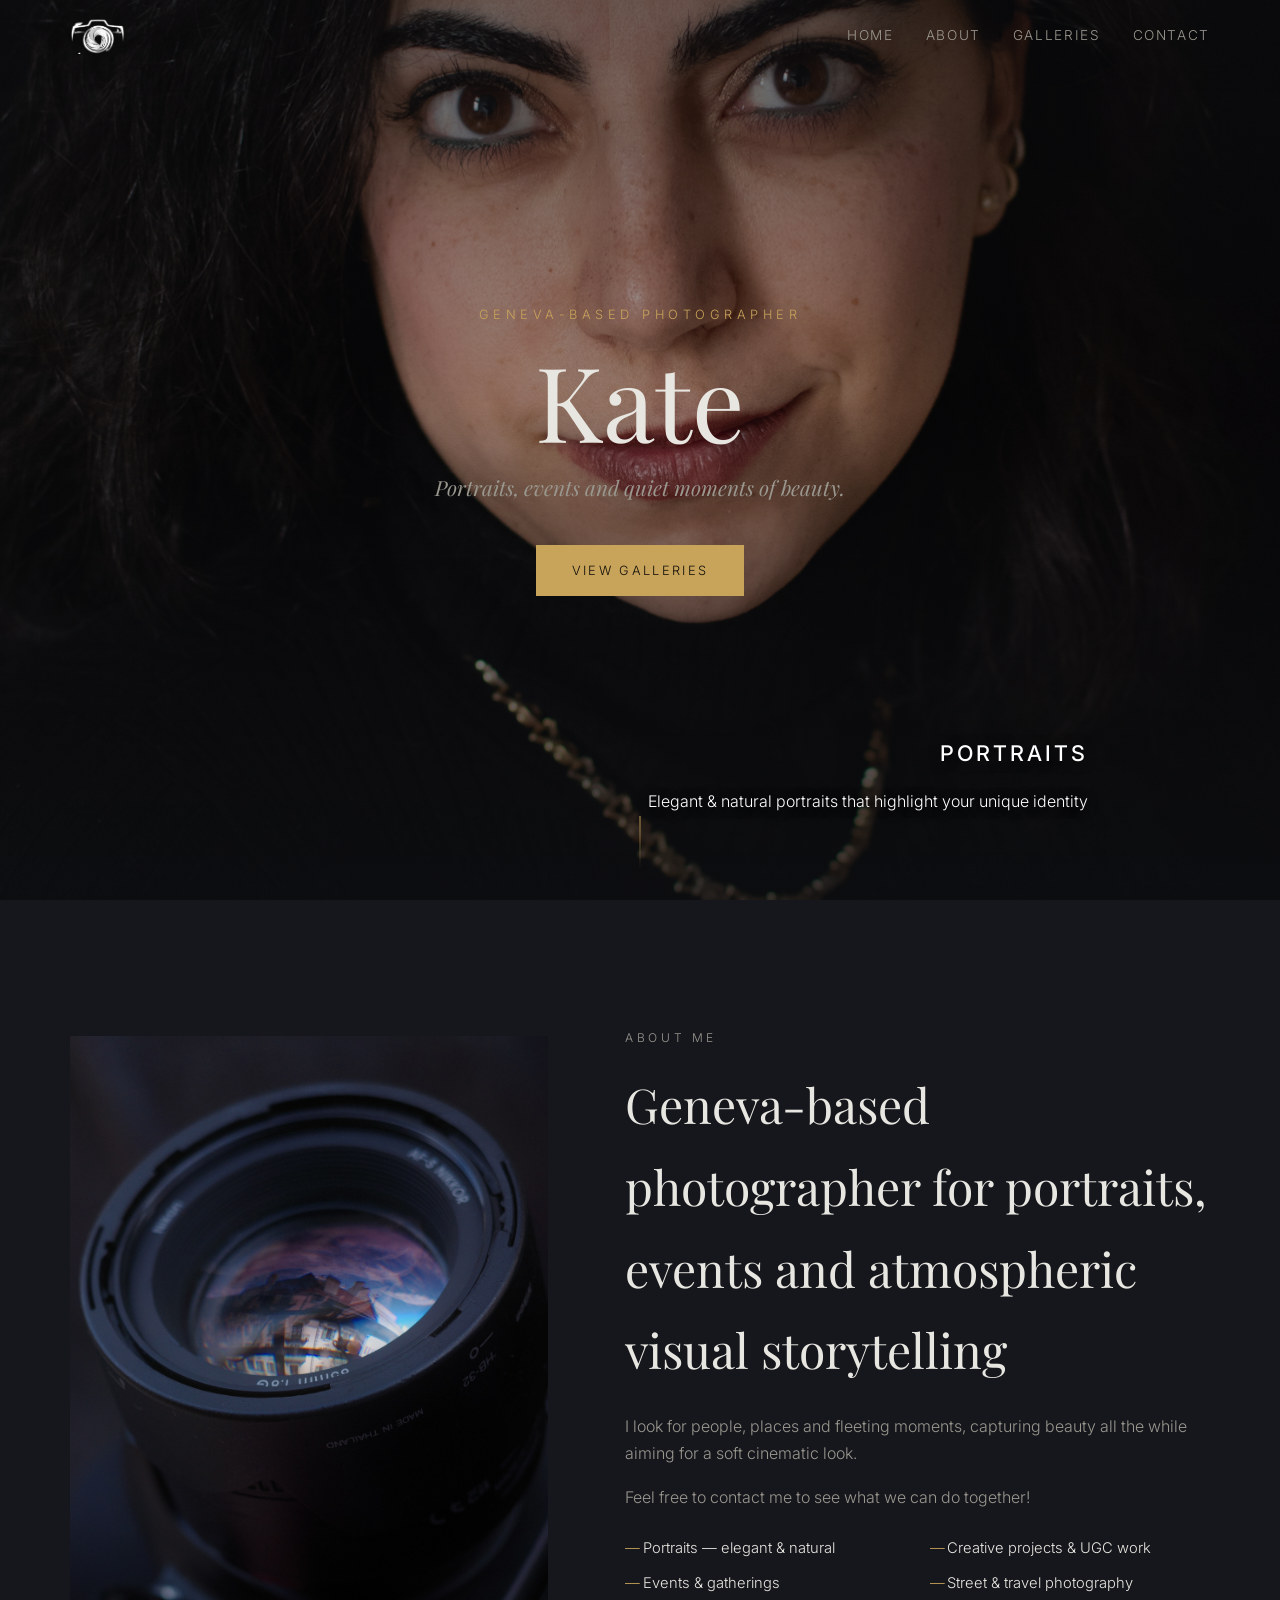
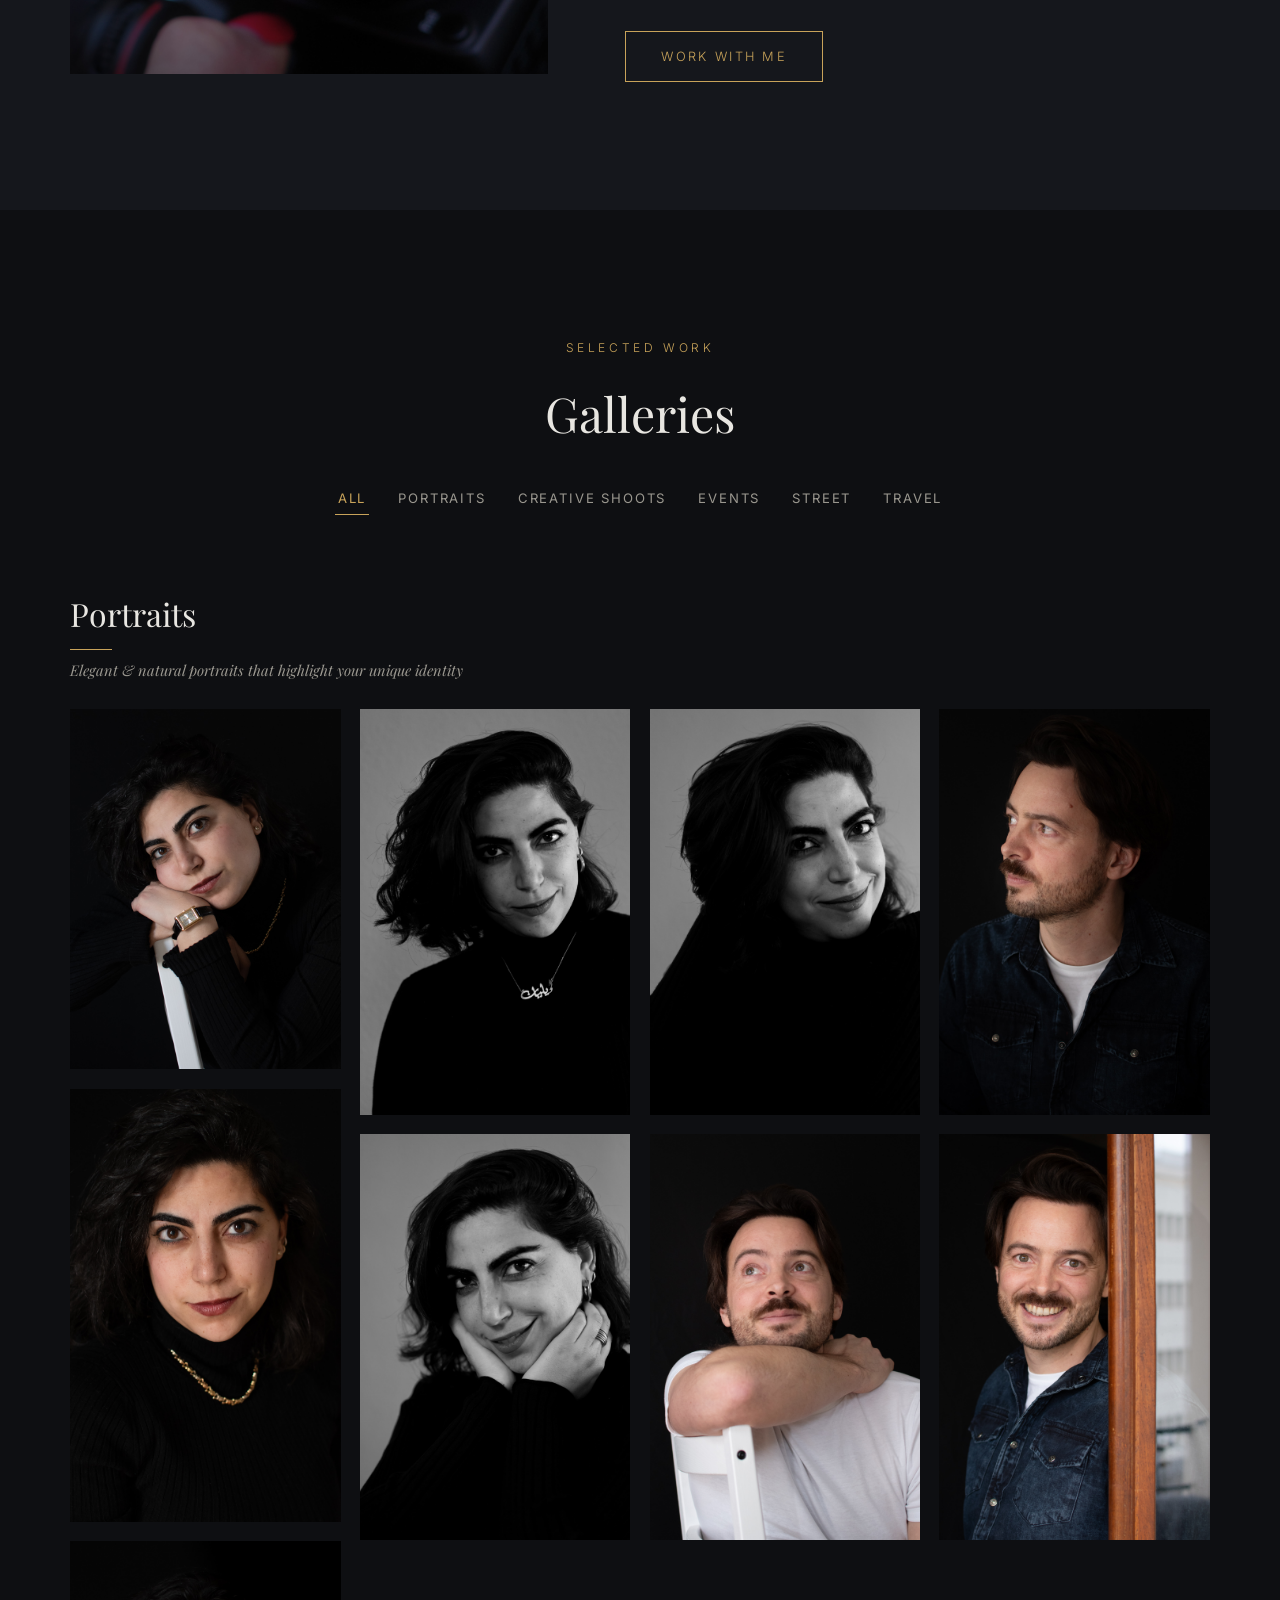
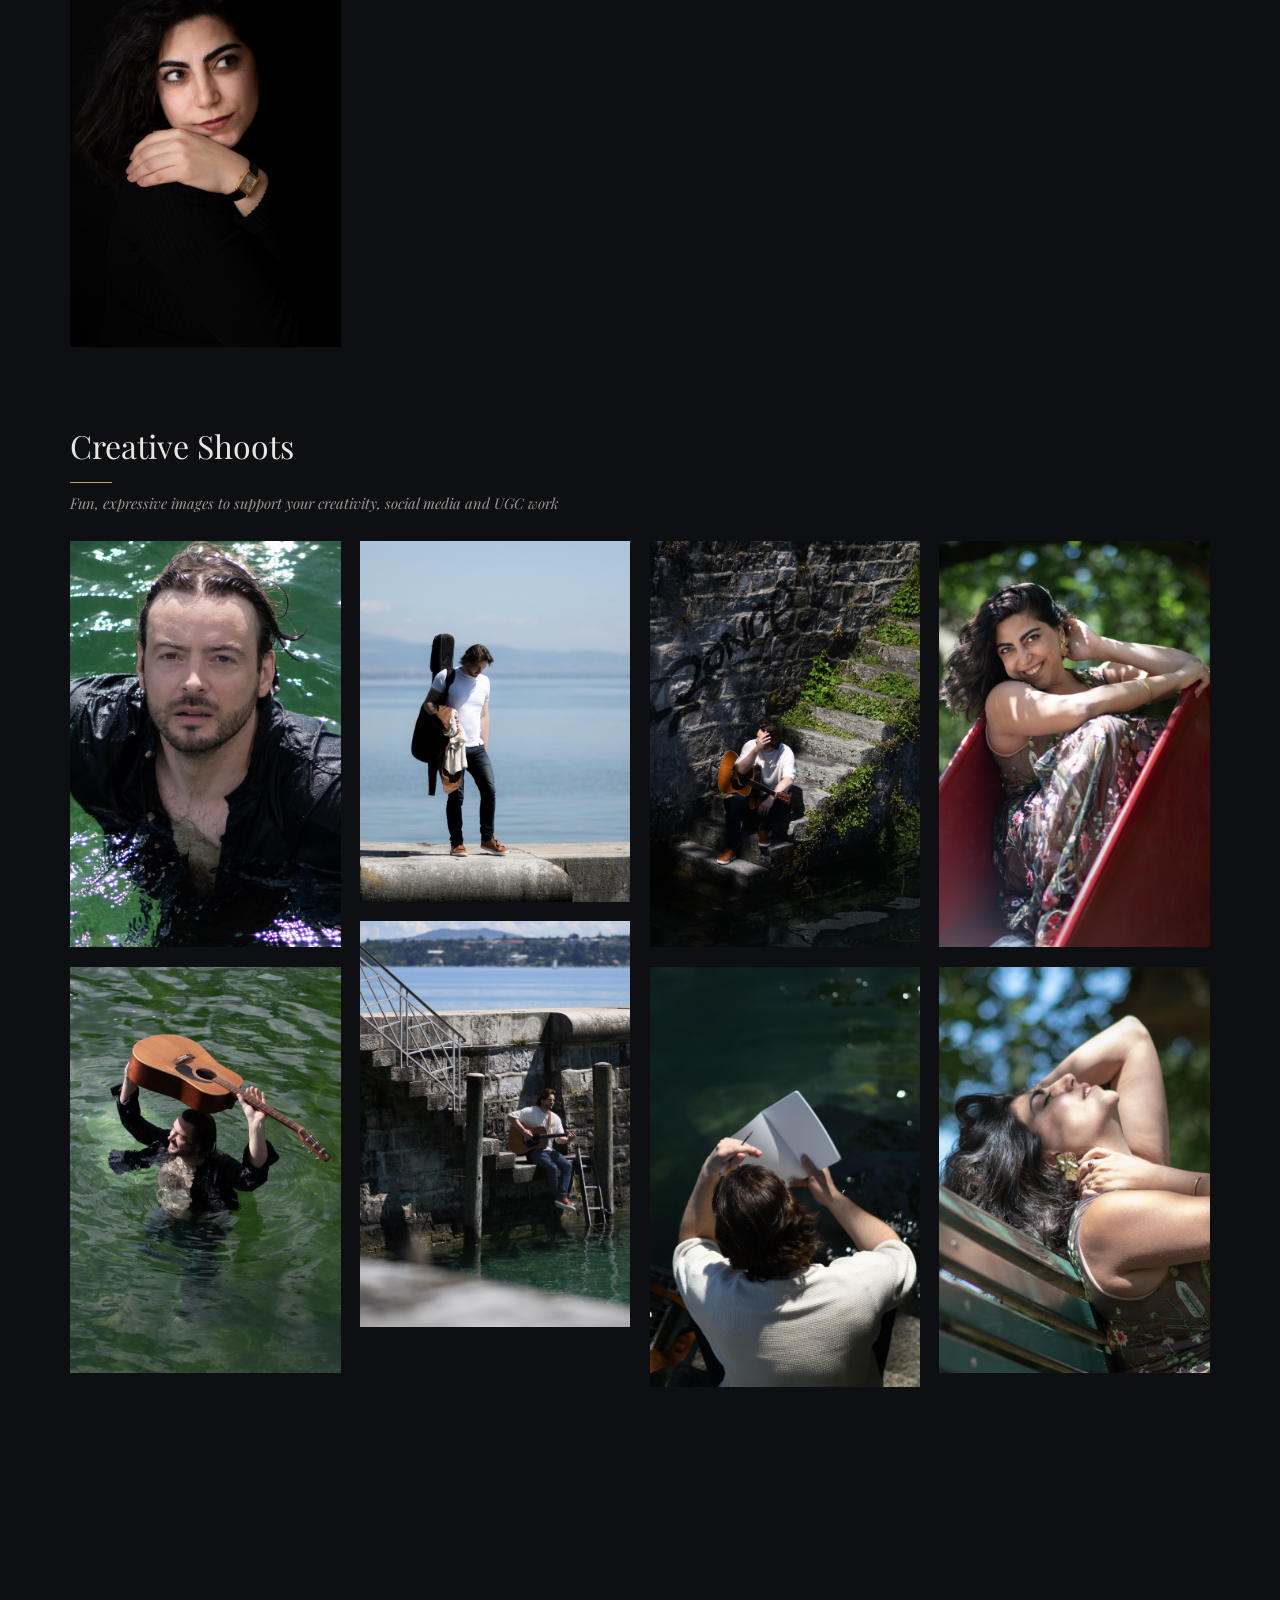
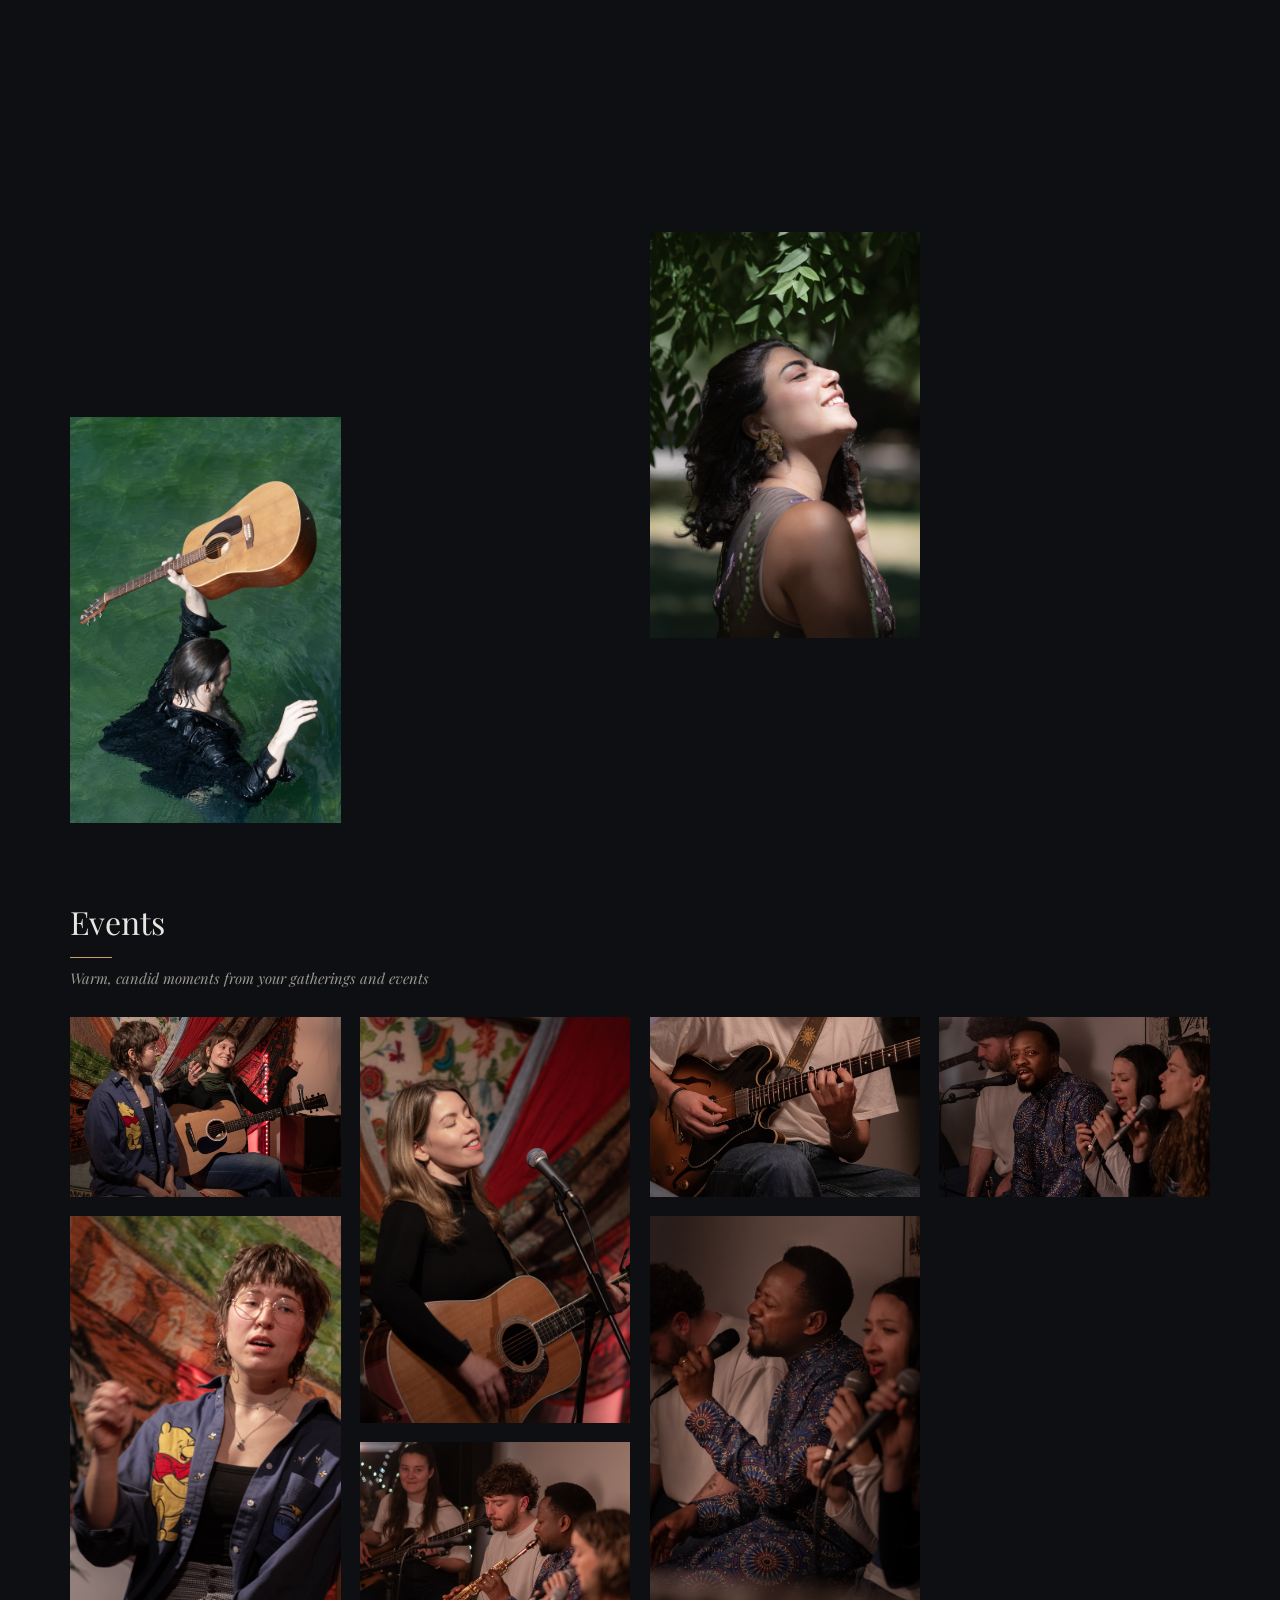
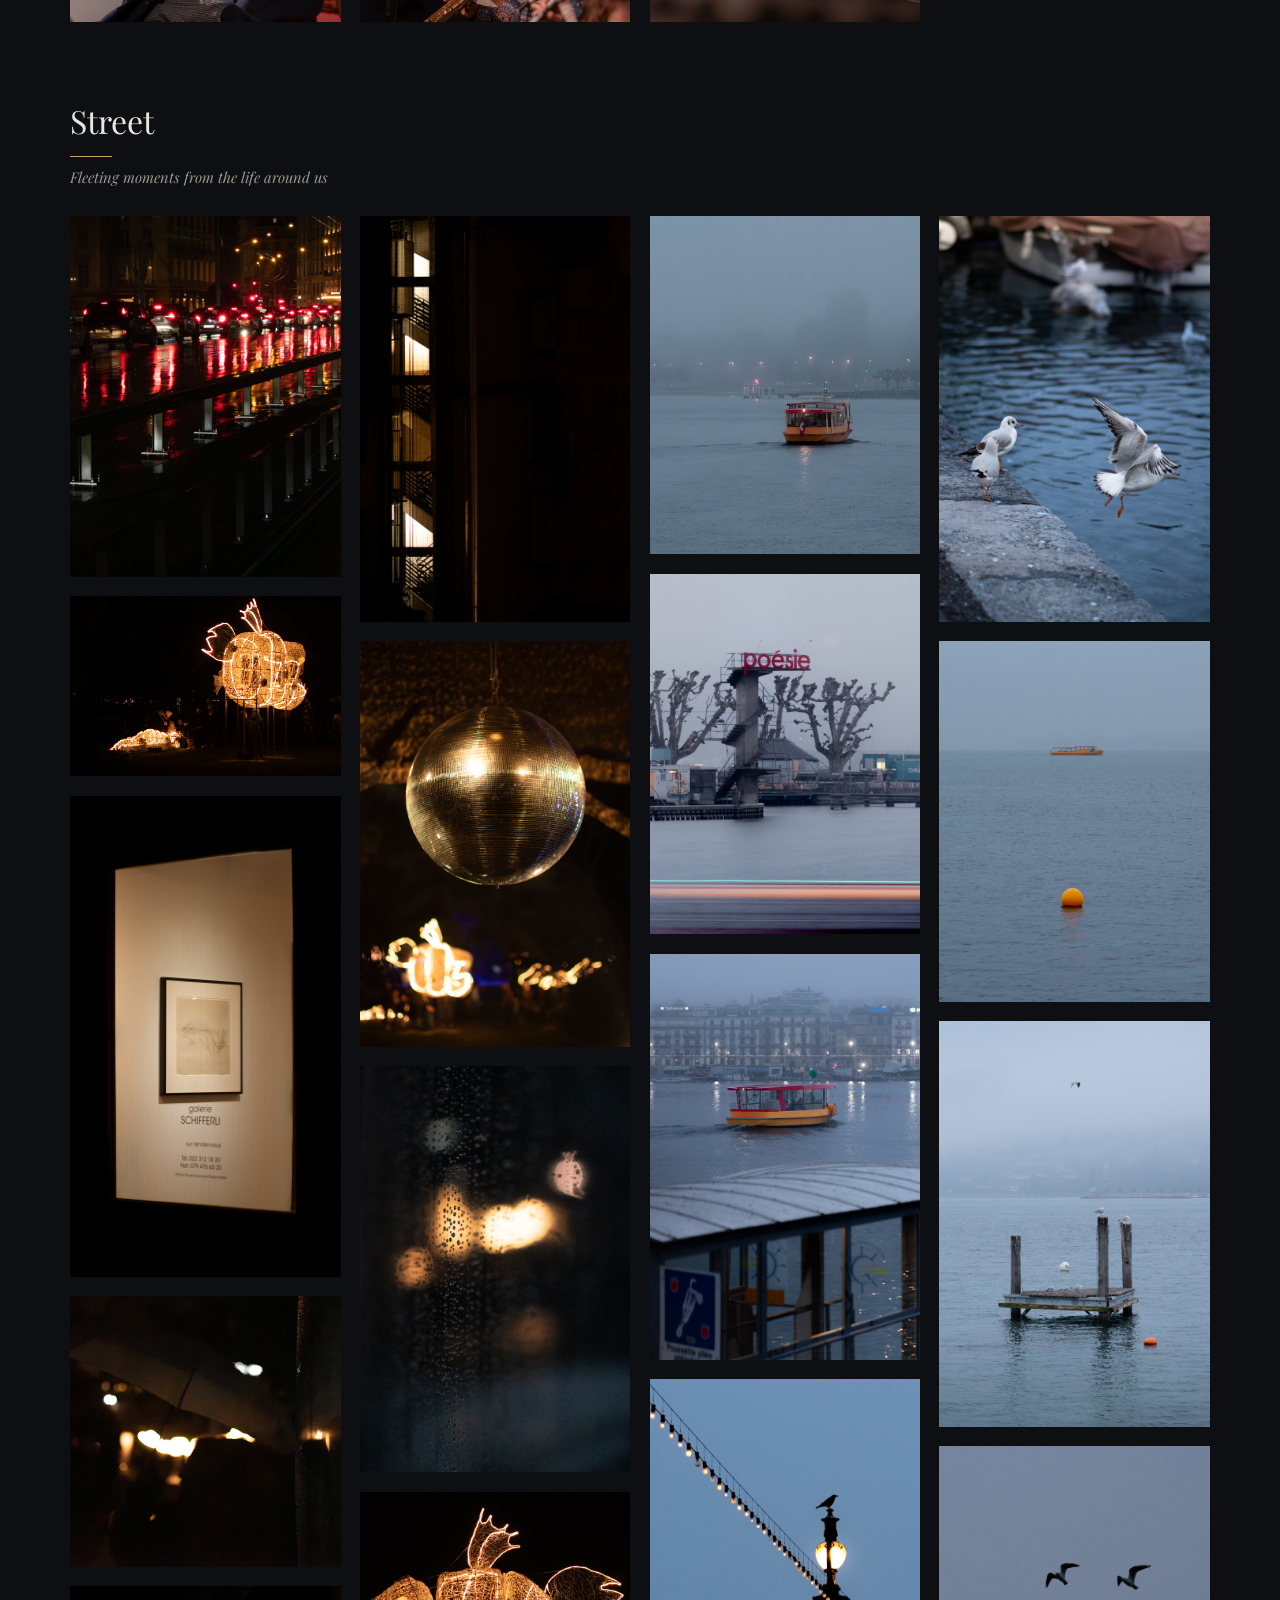
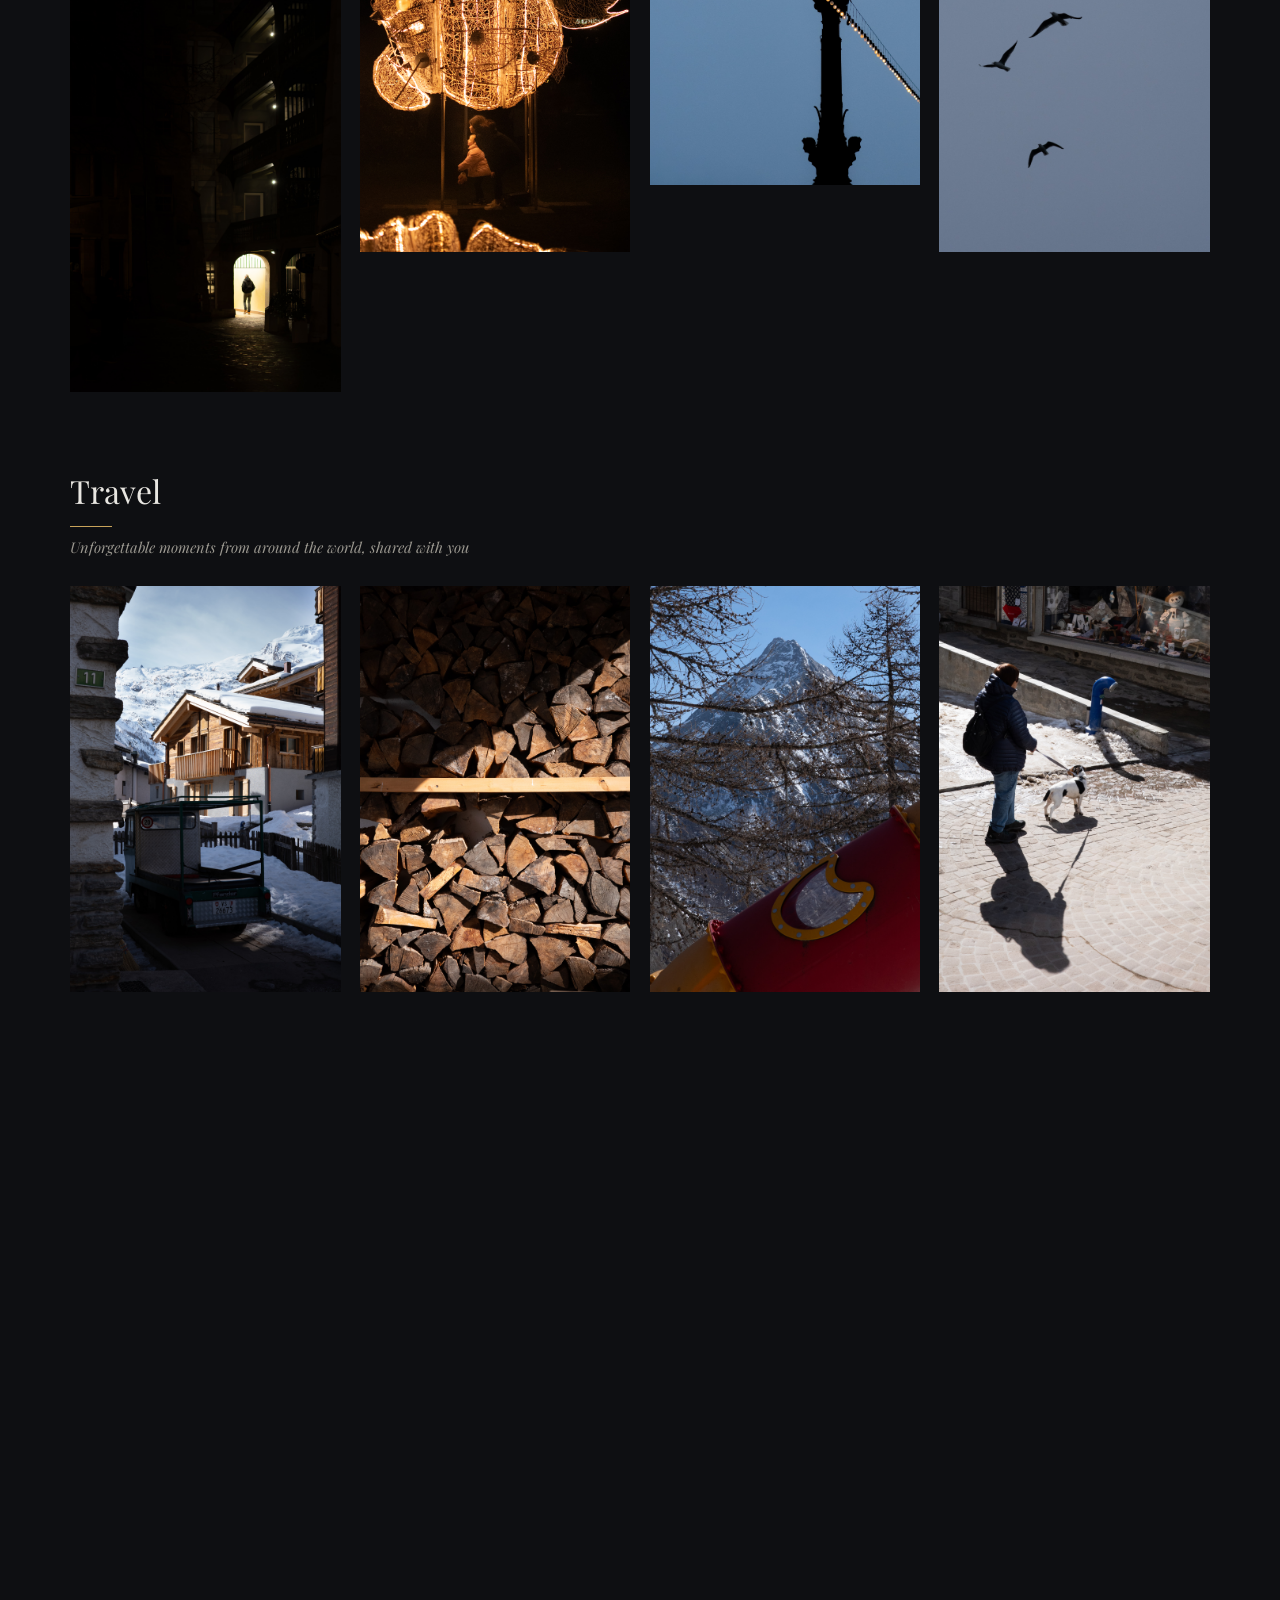
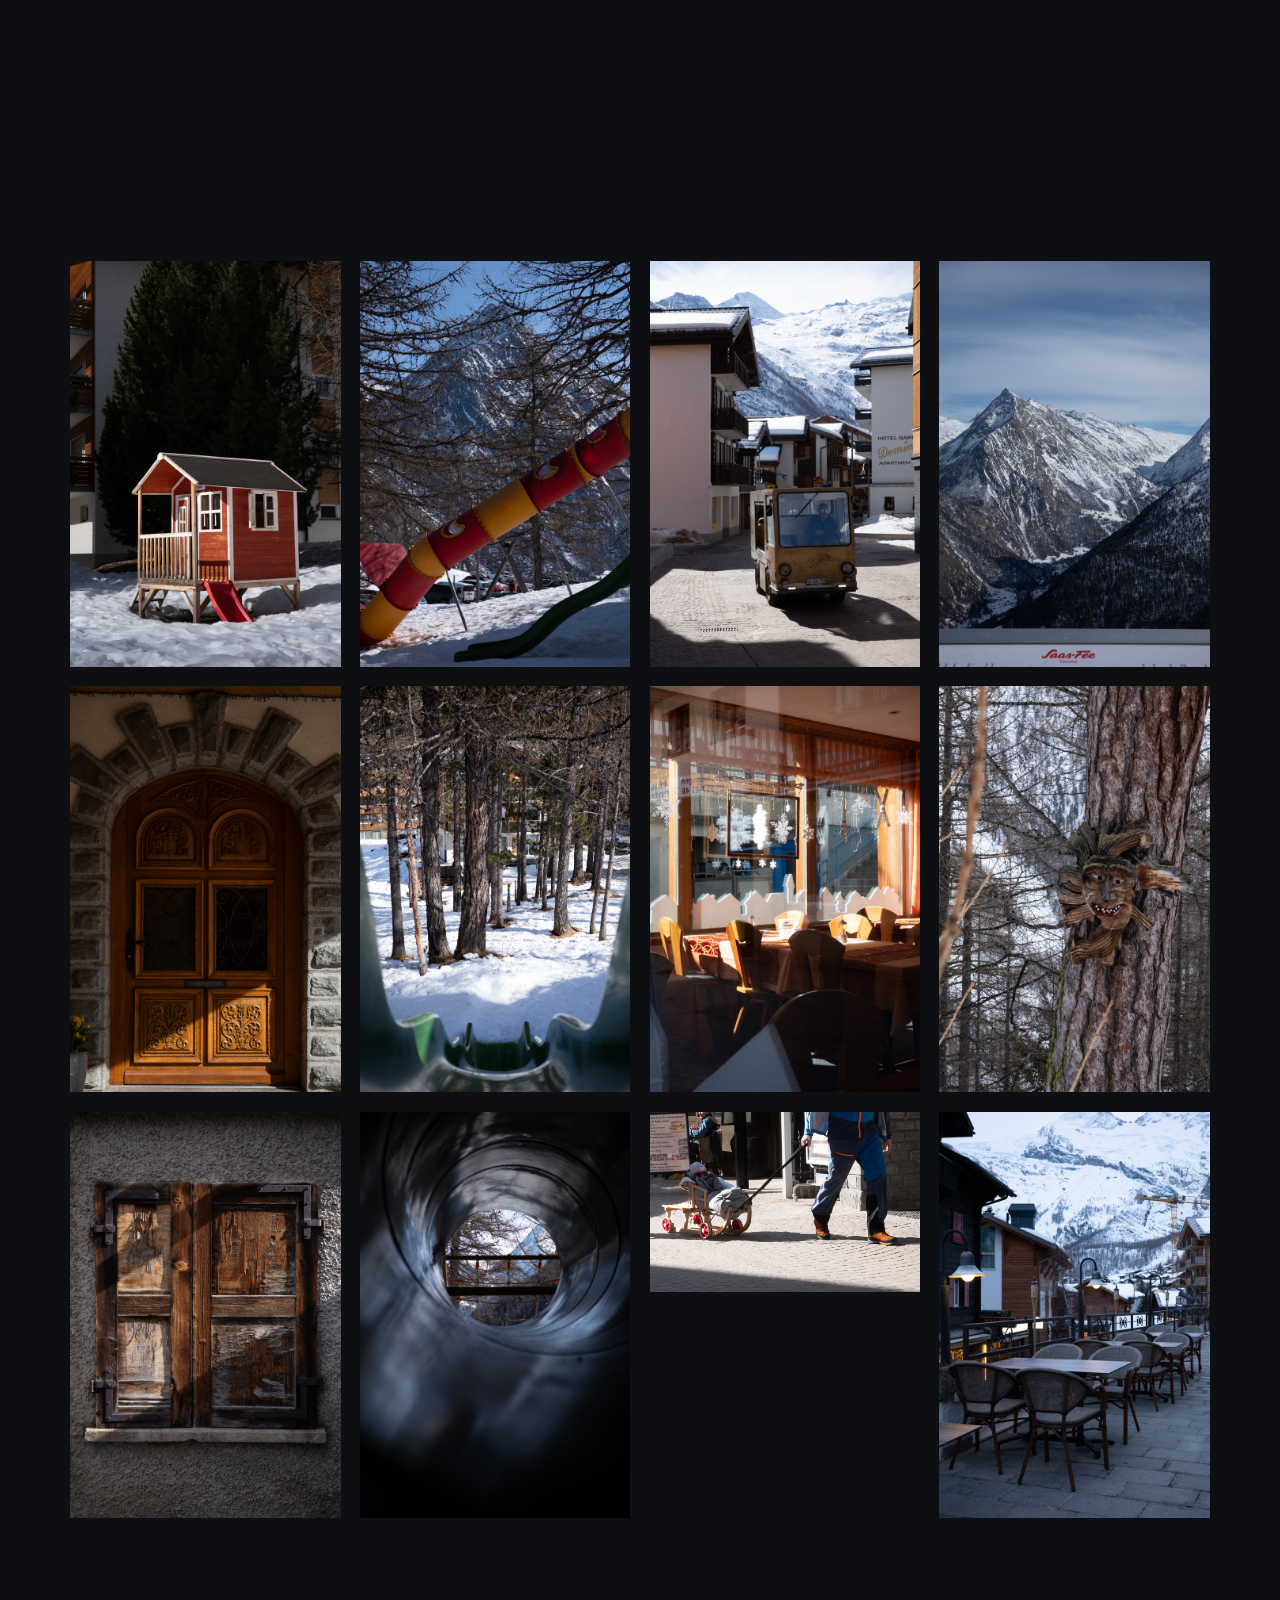
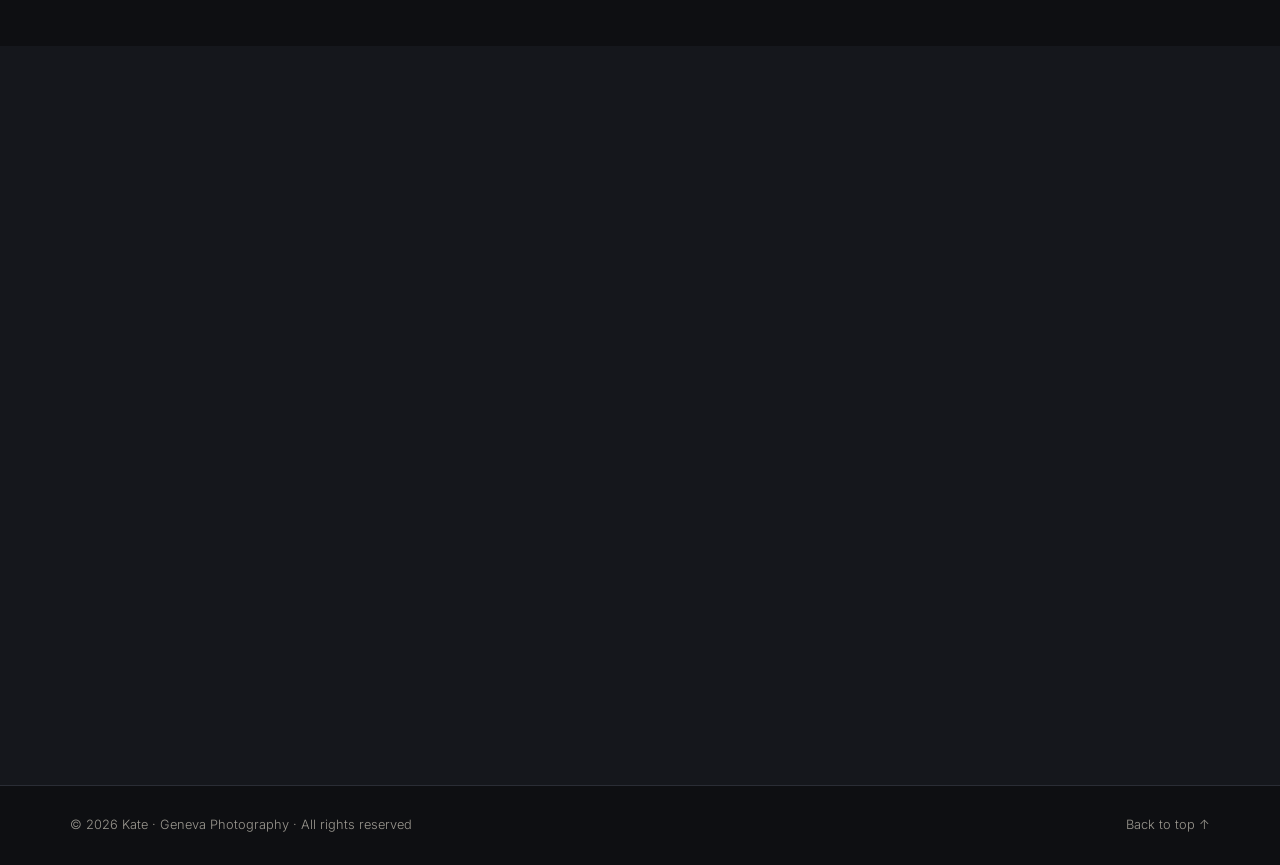
==== index.html @ 63ab9962 "Replace site with new portfolio; old site archived to legacy/ and served at /legacy/ - new static si" ====
<!DOCTYPE html>
<html lang="en">
<head>
  <meta charset="UTF-8">
  <meta name="viewport" content="width=device-width, initial-scale=1.0">
  <title>Kate. Geneva Photography</title>
  <meta name="description" content="Kate is a Geneva-based photographer for portraits, creative projects, events, street and travel — atmospheric visual storytelling with a soft cinematic look.">
  <meta property="og:title" content="Kate — Geneva Photography">
  <meta property="og:description" content="Portraits, events and quiet moments of beauty. Geneva-based photographer for atmospheric visual storytelling.">
  <meta property="og:type" content="website">
  <meta property="og:image" content="images/me-1.jpg">
  <link rel="icon" type="image/png" href="images/favicon.png">
  <link rel="preconnect" href="https://fonts.googleapis.com">
  <link rel="preconnect" href="https://fonts.gstatic.com" crossorigin>
  <link href="https://fonts.googleapis.com/css2?family=Playfair+Display:ital,wght@0,400;0,600;1,400&family=Inter:wght@300;400;500&display=swap" rel="stylesheet">
  <link rel="stylesheet" href="css/style.css">
</head>
<body>

  <header class="site-header" id="siteHeader">
    <div class="container header-inner">
      <a href="#home" class="brand"><img class="brand-logo" src="images/logo_wb_app.png" alt="Kate — Geneva Photography"></a>
      <nav class="site-nav" id="siteNav" aria-label="Main navigation">
        <a href="#home">Home</a>
        <a href="#about">About</a>
        <a href="#galleries">Galleries</a>
        <a href="#contact">Contact</a>
      </nav>
      <button class="nav-toggle" id="navToggle" aria-label="Toggle menu" aria-expanded="false">
        <span></span><span></span><span></span>
      </button>
    </div>
  </header>

  <main>
    <!-- Hero -->
    <section class="hero" id="home">
      <div class="hero-slides">
        <!-- HERO-SLIDES:START -->
        <div class="hero-slide" data-name="Portraits" data-gallery="portrait" data-teaser="Elegant &amp; natural portraits that highlight your unique identity"><img src="images/portrait/Portrait_E_B1.jpg" alt="Portraits photograph"></div>
        <div class="hero-slide" data-name="Creative Shoots" data-gallery="creative" data-teaser="Fun, expressive images to support your creativity, social media and UGC work"><img src="images/creative/creative-1.jpg" alt="Creative Shoots photograph"></div>
        <div class="hero-slide" data-name="Events" data-gallery="events" data-teaser="Warm, candid moments from your gatherings and events"><img src="images/events/event-1.jpg" alt="Events photograph"></div>
        <div class="hero-slide" data-name="Street" data-gallery="street" data-teaser="Fleeting moments from the life around us"><img src="images/street/p1.jpg" alt="Street photograph"></div>
        <div class="hero-slide" data-name="Travel" data-gallery="travel" data-teaser="Unforgettable moments from around the world, shared with you"><img src="images/travel/p1.jpg" alt="Travel photograph"></div>
        <div class="hero-slide" data-name="Portraits" data-teaser="Elegant &amp; natural portraits that highlight your unique identity" data-clone><img src="images/portrait/Portrait_E_B1.jpg" alt=""></div>
        <!-- HERO-SLIDES:END -->
      </div>
      <div class="hero-overlay"></div>
      <p class="slide-name" id="slideName">
        <span class="slide-name-label">Events</span>
        <span class="slide-name-teaser">Warm, candid moments from your gatherings and events</span>
      </p>
      <div class="hero-content container">
        <p class="hero-kicker">Geneva-based photographer</p>
        <h1 class="hero-title">Kate</h1>
        <p class="hero-subtitle">Portraits, events and quiet moments of beauty.</p>
        <a class="btn btn-primary" href="#galleries">View Galleries</a>
      </div>
      <a class="scroll-cue" href="#about" aria-label="Scroll down"><span></span></a>
    </section>

    <!-- About -->
    <section class="about" id="about">
      <div class="container about-grid">
        <div class="about-photo reveal">
          <img src="images/me-2.JPG" alt="Portrait of Kate, photographer" loading="lazy">
        </div>
        <div class="about-text reveal">
          <p class="section-kicker">About me</p>
          <h2 class="section-title">Geneva-based photographer for portraits, events and atmospheric visual storytelling</h2>
          <p>
            I look for people, places and fleeting moments, capturing beauty all
            the while aiming for a soft cinematic look.
          </p>
          <p>
            Feel free to contact me to see what we can do together!
          </p>
          <ul class="about-services">
            <li>Portraits — elegant &amp; natural</li>
            <li>Creative projects &amp; UGC work</li>
            <li>Events &amp; gatherings</li>
            <li>Street &amp; travel photography</li>
          </ul>
          <a class="btn btn-ghost" href="#contact">Work with me</a>
        </div>
      </div>
    </section>

    <!-- Galleries -->
    <section class="galleries" id="galleries">
      <div class="container">
        <p class="section-kicker center">Selected work</p>
        <h2 class="section-title center">Galleries</h2>

        <div class="filters" role="group" aria-label="Filter gallery by category">
          <!-- FILTERS:START -->
          <button class="filter-btn is-active" data-filter="all">All</button>
          <button class="filter-btn" data-filter="portrait">Portraits</button>
          <button class="filter-btn" data-filter="creative">Creative Shoots</button>
          <button class="filter-btn" data-filter="events">Events</button>
          <button class="filter-btn" data-filter="street">Street</button>
          <button class="filter-btn" data-filter="travel">Travel</button>
          <!-- FILTERS:END -->
        </div>

        <!-- GALLERIES:START -->
        <div class="gallery-group" data-group="portrait">
          <div class="group-head">
            <h3 class="group-title">Portraits</h3>
            <p class="group-sub">Elegant &amp; natural portraits that highlight your unique identity</p>
          </div>
          <div class="gallery-grid">
          <figure class="gallery-item reveal" data-category="portrait" tabindex="0">
            <img src="images/portrait/Portrait_E_B1.jpg" alt="Portraits photograph 01" loading="lazy">
            <figcaption>Portraits 01<span>Portraits</span></figcaption>
          </figure>
          <figure class="gallery-item reveal" data-category="portrait" tabindex="0">
            <img src="images/portrait/Portrait_E_B2.jpg" alt="Portraits photograph 02" loading="lazy">
            <figcaption>Portraits 02<span>Portraits</span></figcaption>
          </figure>
          <figure class="gallery-item reveal" data-category="portrait" tabindex="0">
            <img src="images/portrait/Portrait_E_B3.jpg" alt="Portraits photograph 03" loading="lazy">
            <figcaption>Portraits 03<span>Portraits</span></figcaption>
          </figure>
          <figure class="gallery-item reveal" data-category="portrait" tabindex="0">
            <img src="images/portrait/Portrait_E_BW1.jpg" alt="Portraits photograph 04" loading="lazy">
            <figcaption>Portraits 04<span>Portraits</span></figcaption>
          </figure>
          <figure class="gallery-item reveal" data-category="portrait" tabindex="0">
            <img src="images/portrait/Portrait_E_BW2.jpg" alt="Portraits photograph 05" loading="lazy">
            <figcaption>Portraits 05<span>Portraits</span></figcaption>
          </figure>
          <figure class="gallery-item reveal" data-category="portrait" tabindex="0">
            <img src="images/portrait/Portrait_E_BW3.jpg" alt="Portraits photograph 06" loading="lazy">
            <figcaption>Portraits 06<span>Portraits</span></figcaption>
          </figure>
          <figure class="gallery-item reveal" data-category="portrait" tabindex="0">
            <img src="images/portrait/Portrait_J1.jpg" alt="Portraits photograph 07" loading="lazy">
            <figcaption>Portraits 07<span>Portraits</span></figcaption>
          </figure>
          <figure class="gallery-item reveal" data-category="portrait" tabindex="0">
            <img src="images/portrait/Portrait_J2.jpg" alt="Portraits photograph 08" loading="lazy">
            <figcaption>Portraits 08<span>Portraits</span></figcaption>
          </figure>
          <figure class="gallery-item reveal" data-category="portrait" tabindex="0">
            <img src="images/portrait/Portrait_J3.jpg" alt="Portraits photograph 09" loading="lazy">
            <figcaption>Portraits 09<span>Portraits</span></figcaption>
          </figure>
          </div>
        </div>

        <div class="gallery-group" data-group="creative">
          <div class="group-head">
            <h3 class="group-title">Creative Shoots</h3>
            <p class="group-sub">Fun, expressive images to support your creativity, social media and UGC work</p>
          </div>
          <div class="gallery-grid">
          <figure class="gallery-item reveal" data-category="creative" tabindex="0">
            <img src="images/creative/creative-1.jpg" alt="Creative Shoots photograph 01" loading="lazy">
            <figcaption>Creative Shoots 01<span>Creative Shoots</span></figcaption>
          </figure>
          <figure class="gallery-item reveal" data-category="creative" tabindex="0">
            <img src="images/creative/creative-2.jpg" alt="Creative Shoots photograph 02" loading="lazy">
            <figcaption>Creative Shoots 02<span>Creative Shoots</span></figcaption>
          </figure>
          <figure class="gallery-item reveal" data-category="creative" tabindex="0">
            <img src="images/creative/creative-3.jpg" alt="Creative Shoots photograph 03" loading="lazy">
            <figcaption>Creative Shoots 03<span>Creative Shoots</span></figcaption>
          </figure>
          <figure class="gallery-item reveal" data-category="creative" tabindex="0">
            <img src="images/creative/creative-4.jpg" alt="Creative Shoots photograph 04" loading="lazy">
            <figcaption>Creative Shoots 04<span>Creative Shoots</span></figcaption>
          </figure>
          <figure class="gallery-item reveal" data-category="creative" tabindex="0">
            <img src="images/creative/creative-5.jpg" alt="Creative Shoots photograph 05" loading="lazy">
            <figcaption>Creative Shoots 05<span>Creative Shoots</span></figcaption>
          </figure>
          <figure class="gallery-item reveal" data-category="creative" tabindex="0">
            <img src="images/creative/creative_2-1.jpg" alt="Creative Shoots photograph 06" loading="lazy">
            <figcaption>Creative Shoots 06<span>Creative Shoots</span></figcaption>
          </figure>
          <figure class="gallery-item reveal" data-category="creative" tabindex="0">
            <img src="images/creative/creative_2-2.jpg" alt="Creative Shoots photograph 07" loading="lazy">
            <figcaption>Creative Shoots 07<span>Creative Shoots</span></figcaption>
          </figure>
          <figure class="gallery-item reveal" data-category="creative" tabindex="0">
            <img src="images/creative/creative_2-3.jpg" alt="Creative Shoots photograph 08" loading="lazy">
            <figcaption>Creative Shoots 08<span>Creative Shoots</span></figcaption>
          </figure>
          <figure class="gallery-item reveal" data-category="creative" tabindex="0">
            <img src="images/creative/creative_2-4.jpg" alt="Creative Shoots photograph 09" loading="lazy">
            <figcaption>Creative Shoots 09<span>Creative Shoots</span></figcaption>
          </figure>
          <figure class="gallery-item reveal" data-category="creative" tabindex="0">
            <img src="images/creative/creative_2-5.jpg" alt="Creative Shoots photograph 10" loading="lazy">
            <figcaption>Creative Shoots 10<span>Creative Shoots</span></figcaption>
          </figure>
          <figure class="gallery-item reveal" data-category="creative" tabindex="0">
            <img src="images/creative/creative_2-6.jpg" alt="Creative Shoots photograph 11" loading="lazy">
            <figcaption>Creative Shoots 11<span>Creative Shoots</span></figcaption>
          </figure>
          <figure class="gallery-item reveal" data-category="creative" tabindex="0">
            <img src="images/creative/creative_3-1.jpg" alt="Creative Shoots photograph 12" loading="lazy">
            <figcaption>Creative Shoots 12<span>Creative Shoots</span></figcaption>
          </figure>
          <figure class="gallery-item reveal" data-category="creative" tabindex="0">
            <img src="images/creative/creative_3-2.jpg" alt="Creative Shoots photograph 13" loading="lazy">
            <figcaption>Creative Shoots 13<span>Creative Shoots</span></figcaption>
          </figure>
          <figure class="gallery-item reveal" data-category="creative" tabindex="0">
            <img src="images/creative/creative_3-3.jpg" alt="Creative Shoots photograph 14" loading="lazy">
            <figcaption>Creative Shoots 14<span>Creative Shoots</span></figcaption>
          </figure>
          <figure class="gallery-item reveal" data-category="creative" tabindex="0">
            <img src="images/creative/creative_3-4.jpg" alt="Creative Shoots photograph 15" loading="lazy">
            <figcaption>Creative Shoots 15<span>Creative Shoots</span></figcaption>
          </figure>
          <figure class="gallery-item reveal" data-category="creative" tabindex="0">
            <img src="images/creative/creative_3-5.jpg" alt="Creative Shoots photograph 16" loading="lazy">
            <figcaption>Creative Shoots 16<span>Creative Shoots</span></figcaption>
          </figure>
          <figure class="gallery-item reveal" data-category="creative" tabindex="0">
            <img src="images/creative/creative_3-6.jpg" alt="Creative Shoots photograph 17" loading="lazy">
            <figcaption>Creative Shoots 17<span>Creative Shoots</span></figcaption>
          </figure>
          </div>
        </div>

        <div class="gallery-group" data-group="events">
          <div class="group-head">
            <h3 class="group-title">Events</h3>
            <p class="group-sub">Warm, candid moments from your gatherings and events</p>
          </div>
          <div class="gallery-grid">
          <figure class="gallery-item reveal" data-category="events" tabindex="0">
            <img src="images/events/event-1.jpg" alt="Events photograph 01" loading="lazy">
            <figcaption>Events 01<span>Events</span></figcaption>
          </figure>
          <figure class="gallery-item reveal" data-category="events" tabindex="0">
            <img src="images/events/event-2.jpg" alt="Events photograph 02" loading="lazy">
            <figcaption>Events 02<span>Events</span></figcaption>
          </figure>
          <figure class="gallery-item reveal" data-category="events" tabindex="0">
            <img src="images/events/event-3.jpg" alt="Events photograph 03" loading="lazy">
            <figcaption>Events 03<span>Events</span></figcaption>
          </figure>
          <figure class="gallery-item reveal" data-category="events" tabindex="0">
            <img src="images/events/event-4.jpg" alt="Events photograph 04" loading="lazy">
            <figcaption>Events 04<span>Events</span></figcaption>
          </figure>
          <figure class="gallery-item reveal" data-category="events" tabindex="0">
            <img src="images/events/event-5.jpg" alt="Events photograph 05" loading="lazy">
            <figcaption>Events 05<span>Events</span></figcaption>
          </figure>
          <figure class="gallery-item reveal" data-category="events" tabindex="0">
            <img src="images/events/event-6.jpg" alt="Events photograph 06" loading="lazy">
            <figcaption>Events 06<span>Events</span></figcaption>
          </figure>
          <figure class="gallery-item reveal" data-category="events" tabindex="0">
            <img src="images/events/event-7.jpg" alt="Events photograph 07" loading="lazy">
            <figcaption>Events 07<span>Events</span></figcaption>
          </figure>
          </div>
        </div>

        <div class="gallery-group" data-group="street">
          <div class="group-head">
            <h3 class="group-title">Street</h3>
            <p class="group-sub">Fleeting moments from the life around us</p>
          </div>
          <div class="gallery-grid">
          <figure class="gallery-item reveal" data-category="street" tabindex="0">
            <img src="images/street/p1.jpg" alt="Street photograph 01" loading="lazy">
            <figcaption>Street 01<span>Street</span></figcaption>
          </figure>
          <figure class="gallery-item reveal" data-category="street" tabindex="0">
            <img src="images/street/p2.jpg" alt="Street photograph 02" loading="lazy">
            <figcaption>Street 02<span>Street</span></figcaption>
          </figure>
          <figure class="gallery-item reveal" data-category="street" tabindex="0">
            <img src="images/street/p3.jpg" alt="Street photograph 03" loading="lazy">
            <figcaption>Street 03<span>Street</span></figcaption>
          </figure>
          <figure class="gallery-item reveal" data-category="street" tabindex="0">
            <img src="images/street/p4.jpg" alt="Street photograph 04" loading="lazy">
            <figcaption>Street 04<span>Street</span></figcaption>
          </figure>
          <figure class="gallery-item reveal" data-category="street" tabindex="0">
            <img src="images/street/p5.jpg" alt="Street photograph 05" loading="lazy">
            <figcaption>Street 05<span>Street</span></figcaption>
          </figure>
          <figure class="gallery-item reveal" data-category="street" tabindex="0">
            <img src="images/street/p6.jpg" alt="Street photograph 06" loading="lazy">
            <figcaption>Street 06<span>Street</span></figcaption>
          </figure>
          <figure class="gallery-item reveal" data-category="street" tabindex="0">
            <img src="images/street/p7.jpg" alt="Street photograph 07" loading="lazy">
            <figcaption>Street 07<span>Street</span></figcaption>
          </figure>
          <figure class="gallery-item reveal" data-category="street" tabindex="0">
            <img src="images/street/p8.jpg" alt="Street photograph 08" loading="lazy">
            <figcaption>Street 08<span>Street</span></figcaption>
          </figure>
          <figure class="gallery-item reveal" data-category="street" tabindex="0">
            <img src="images/street/p9.jpg" alt="Street photograph 09" loading="lazy">
            <figcaption>Street 09<span>Street</span></figcaption>
          </figure>
          <figure class="gallery-item reveal" data-category="street" tabindex="0">
            <img src="images/street/street-2-2.jpg" alt="Street photograph 10" loading="lazy">
            <figcaption>Street 10<span>Street</span></figcaption>
          </figure>
          <figure class="gallery-item reveal" data-category="street" tabindex="0">
            <img src="images/street/street-2-3.jpg" alt="Street photograph 11" loading="lazy">
            <figcaption>Street 11<span>Street</span></figcaption>
          </figure>
          <figure class="gallery-item reveal" data-category="street" tabindex="0">
            <img src="images/street/street-2-4.jpg" alt="Street photograph 12" loading="lazy">
            <figcaption>Street 12<span>Street</span></figcaption>
          </figure>
          <figure class="gallery-item reveal" data-category="street" tabindex="0">
            <img src="images/street/street-2-5.jpg" alt="Street photograph 13" loading="lazy">
            <figcaption>Street 13<span>Street</span></figcaption>
          </figure>
          <figure class="gallery-item reveal" data-category="street" tabindex="0">
            <img src="images/street/street-2-6.jpg" alt="Street photograph 14" loading="lazy">
            <figcaption>Street 14<span>Street</span></figcaption>
          </figure>
          <figure class="gallery-item reveal" data-category="street" tabindex="0">
            <img src="images/street/street-2-7.jpg" alt="Street photograph 15" loading="lazy">
            <figcaption>Street 15<span>Street</span></figcaption>
          </figure>
          <figure class="gallery-item reveal" data-category="street" tabindex="0">
            <img src="images/street/street-2-8.jpg" alt="Street photograph 16" loading="lazy">
            <figcaption>Street 16<span>Street</span></figcaption>
          </figure>
          <figure class="gallery-item reveal" data-category="street" tabindex="0">
            <img src="images/street/street-2-9.jpg" alt="Street photograph 17" loading="lazy">
            <figcaption>Street 17<span>Street</span></figcaption>
          </figure>
          </div>
        </div>

        <div class="gallery-group" data-group="travel">
          <div class="group-head">
            <h3 class="group-title">Travel</h3>
            <p class="group-sub">Unforgettable moments from around the world, shared with you</p>
          </div>
          <div class="gallery-grid">
          <figure class="gallery-item reveal" data-category="travel" tabindex="0">
            <img src="images/travel/p1.jpg" alt="Travel photograph 01" loading="lazy">
            <figcaption>Travel 01<span>Travel</span></figcaption>
          </figure>
          <figure class="gallery-item reveal" data-category="travel" tabindex="0">
            <img src="images/travel/p2.jpg" alt="Travel photograph 02" loading="lazy">
            <figcaption>Travel 02<span>Travel</span></figcaption>
          </figure>
          <figure class="gallery-item reveal" data-category="travel" tabindex="0">
            <img src="images/travel/p3.jpg" alt="Travel photograph 03" loading="lazy">
            <figcaption>Travel 03<span>Travel</span></figcaption>
          </figure>
          <figure class="gallery-item reveal" data-category="travel" tabindex="0">
            <img src="images/travel/p4.jpg" alt="Travel photograph 04" loading="lazy">
            <figcaption>Travel 04<span>Travel</span></figcaption>
          </figure>
          <figure class="gallery-item reveal" data-category="travel" tabindex="0">
            <img src="images/travel/p5.jpg" alt="Travel photograph 05" loading="lazy">
            <figcaption>Travel 05<span>Travel</span></figcaption>
          </figure>
          <figure class="gallery-item reveal" data-category="travel" tabindex="0">
            <img src="images/travel/p6.jpg" alt="Travel photograph 06" loading="lazy">
            <figcaption>Travel 06<span>Travel</span></figcaption>
          </figure>
          <figure class="gallery-item reveal" data-category="travel" tabindex="0">
            <img src="images/travel/p7.jpg" alt="Travel photograph 07" loading="lazy">
            <figcaption>Travel 07<span>Travel</span></figcaption>
          </figure>
          <figure class="gallery-item reveal" data-category="travel" tabindex="0">
            <img src="images/travel/p8.jpg" alt="Travel photograph 08" loading="lazy">
            <figcaption>Travel 08<span>Travel</span></figcaption>
          </figure>
          <figure class="gallery-item reveal" data-category="travel" tabindex="0">
            <img src="images/travel/p9.jpg" alt="Travel photograph 09" loading="lazy">
            <figcaption>Travel 09<span>Travel</span></figcaption>
          </figure>
          <figure class="gallery-item reveal" data-category="travel" tabindex="0">
            <img src="images/travel/p10.jpg" alt="Travel photograph 10" loading="lazy">
            <figcaption>Travel 10<span>Travel</span></figcaption>
          </figure>
          <figure class="gallery-item reveal" data-category="travel" tabindex="0">
            <img src="images/travel/p11.jpg" alt="Travel photograph 11" loading="lazy">
            <figcaption>Travel 11<span>Travel</span></figcaption>
          </figure>
          <figure class="gallery-item reveal" data-category="travel" tabindex="0">
            <img src="images/travel/p12.jpg" alt="Travel photograph 12" loading="lazy">
            <figcaption>Travel 12<span>Travel</span></figcaption>
          </figure>
          <figure class="gallery-item reveal" data-category="travel" tabindex="0">
            <img src="images/travel/p13.jpg" alt="Travel photograph 13" loading="lazy">
            <figcaption>Travel 13<span>Travel</span></figcaption>
          </figure>
          <figure class="gallery-item reveal" data-category="travel" tabindex="0">
            <img src="images/travel/p14.jpg" alt="Travel photograph 14" loading="lazy">
            <figcaption>Travel 14<span>Travel</span></figcaption>
          </figure>
          <figure class="gallery-item reveal" data-category="travel" tabindex="0">
            <img src="images/travel/p15.jpg" alt="Travel photograph 15" loading="lazy">
            <figcaption>Travel 15<span>Travel</span></figcaption>
          </figure>
          <figure class="gallery-item reveal" data-category="travel" tabindex="0">
            <img src="images/travel/p16.jpg" alt="Travel photograph 16" loading="lazy">
            <figcaption>Travel 16<span>Travel</span></figcaption>
          </figure>
          <figure class="gallery-item reveal" data-category="travel" tabindex="0">
            <img src="images/travel/p17.jpg" alt="Travel photograph 17" loading="lazy">
            <figcaption>Travel 17<span>Travel</span></figcaption>
          </figure>
          <figure class="gallery-item reveal" data-category="travel" tabindex="0">
            <img src="images/travel/p18.jpg" alt="Travel photograph 18" loading="lazy">
            <figcaption>Travel 18<span>Travel</span></figcaption>
          </figure>
          <figure class="gallery-item reveal" data-category="travel" tabindex="0">
            <img src="images/travel/p19.jpg" alt="Travel photograph 19" loading="lazy">
            <figcaption>Travel 19<span>Travel</span></figcaption>
          </figure>
          <figure class="gallery-item reveal" data-category="travel" tabindex="0">
            <img src="images/travel/p20.jpg" alt="Travel photograph 20" loading="lazy">
            <figcaption>Travel 20<span>Travel</span></figcaption>
          </figure>
          <figure class="gallery-item reveal" data-category="travel" tabindex="0">
            <img src="images/travel/p21.jpg" alt="Travel photograph 21" loading="lazy">
            <figcaption>Travel 21<span>Travel</span></figcaption>
          </figure>
          <figure class="gallery-item reveal" data-category="travel" tabindex="0">
            <img src="images/travel/p22.jpg" alt="Travel photograph 22" loading="lazy">
            <figcaption>Travel 22<span>Travel</span></figcaption>
          </figure>
          <figure class="gallery-item reveal" data-category="travel" tabindex="0">
            <img src="images/travel/p23.jpg" alt="Travel photograph 23" loading="lazy">
            <figcaption>Travel 23<span>Travel</span></figcaption>
          </figure>
          <figure class="gallery-item reveal" data-category="travel" tabindex="0">
            <img src="images/travel/p24.jpg" alt="Travel photograph 24" loading="lazy">
            <figcaption>Travel 24<span>Travel</span></figcaption>
          </figure>
          </div>
        </div>
        <!-- GALLERIES:END -->
      </div>
    </section>

    <!-- Contact -->
    <section class="contact" id="contact">
      <div class="container contact-grid">
        <div class="contact-info reveal">
          <p class="section-kicker">Get in touch</p>
          <h2 class="section-title">Let's create something together</h2>
          <p>Available for commissions and collaborations in Geneva, all of Switzerland and on travel.</p>
          <ul class="contact-list">
            <li><span>Email</span><a href="mailto:photos@etsareg.com?subject=Photography%20inquiry">photos@etsareg.com</a></li>
            <li><span>Based in</span>Geneva, Switzerland</li>
          </ul>
          <div class="socials">
            <a href="https://www.instagram.com/etsareg.photos" target="_blank" rel="noopener" aria-label="Instagram">Instagram · @etsareg.photos</a>
          </div>
        </div>
        <form class="contact-form reveal" id="contactForm">
          <label>
            Name
            <input type="text" name="name" required placeholder="Your name">
          </label>
          <label>
            Email
            <input type="email" name="email" required placeholder="you@example.com">
          </label>
          <label>
            Message
            <textarea name="message" rows="5" required placeholder="Tell me about your project…"></textarea>
          </label>
          <button type="submit" class="btn btn-primary">Send message</button>
          <p class="form-note">This opens your email app with the message pre-filled. See README to use a form service instead.</p>
        </form>
      </div>
    </section>
  </main>

  <footer class="site-footer">
    <div class="container footer-inner">
      <p>© <span id="year"></span> Kate · Geneva Photography · All rights reserved</p>
      <a href="#home" class="back-top">Back to top ↑</a>
    </div>
  </footer>

  <!-- Lightbox -->
  <div class="lightbox" id="lightbox" role="dialog" aria-modal="true" aria-label="Image viewer" hidden>
    <button class="lb-btn lb-close" id="lbClose" aria-label="Close">×</button>
    <button class="lb-btn lb-prev" id="lbPrev" aria-label="Previous image">‹</button>
    <figure class="lb-body">
      <img id="lbImg" src="" alt="">
      <figcaption class="lb-caption"><span id="lbTitle"></span><span id="lbCounter"></span></figcaption>
    </figure>
    <button class="lb-btn lb-next" id="lbNext" aria-label="Next image">›</button>
  </div>

  <script src="js/main.js"></script>
</body>
</html>
---- css/style.css ----
/* ===== Ekaterina Tsar — Photography site ===== */

:root {
  --bg: #0e0f12;
  --surface: #15171c;
  --surface-2: #1c1f26;
  --text: #e8e6e1;
  --muted: #9a978f;
  --line: #2a2d35;
  --accent: #c8a35a;
  --serif: "Playfair Display", Georgia, serif;
  --sans: "Inter", -apple-system, "Segoe UI", sans-serif;
  --header-h: 72px;
}

* { margin: 0; padding: 0; box-sizing: border-box; }

html {
  scroll-behavior: smooth;
  scroll-padding-top: var(--header-h);
}

body {
  background: var(--bg);
  color: var(--text);
  font-family: var(--sans);
  font-weight: 300;
  line-height: 1.7;
  -webkit-font-smoothing: antialiased;
}

img { display: block; max-width: 100%; }

.container {
  width: min(1140px, 92%);
  margin-inline: auto;
}

/* ---------- Header ---------- */
.site-header {
  position: fixed;
  inset: 0 0 auto 0;
  height: var(--header-h);
  z-index: 100;
  transition: background .3s ease, box-shadow .3s ease;
}
.site-header.scrolled {
  background: rgba(14, 15, 18, .92);
  backdrop-filter: blur(10px);
  box-shadow: 0 1px 0 var(--line);
}
.header-inner {
  height: 100%;
  display: flex;
  align-items: center;
  justify-content: space-between;
}
.brand-logo {
  height: 36px;
  width: auto;
}
.site-nav { display: flex; gap: 2rem; }
.site-nav a {
  color: var(--muted);
  text-decoration: none;
  font-size: .85rem;
  letter-spacing: .12em;
  text-transform: uppercase;
  transition: color .2s;
}
.site-nav a:hover { color: var(--accent); }

.nav-toggle {
  display: none;
  flex-direction: column;
  gap: 5px;
  background: none;
  border: 0;
  cursor: pointer;
  padding: 8px;
}
.nav-toggle span {
  width: 24px; height: 2px;
  background: var(--text);
  transition: transform .25s, opacity .25s;
}
.nav-toggle.open span:nth-child(1) { transform: translateY(7px) rotate(45deg); }
.nav-toggle.open span:nth-child(2) { opacity: 0; }
.nav-toggle.open span:nth-child(3) { transform: translateY(-7px) rotate(-45deg); }

/* ---------- Hero ---------- */
.hero {
  position: relative;
  min-height: 100svh;
  display: flex;
  align-items: center;
  justify-content: center;
  text-align: center;
  overflow: hidden;
}
.hero-slides {
  position: absolute; inset: 0;
  display: flex;
  will-change: transform;
}
.hero-slide {
  position: relative;
  flex: 0 0 100%;
}
.hero-slide img {
  width: 100%; height: 100%;
  object-fit: cover;
}
/* caption chip styled after the original etsareg.photos carousel-caption */
.slide-name {
  position: absolute;
  left: 15%;
  right: 15%;
  bottom: 85px;
  z-index: 2;
  text-align: right;
  color: #fff;
  text-shadow: 0 1px 12px rgba(0, 0, 0, .55);
  transition: opacity .6s ease;
}
.slide-name-label {
  display: block;
  font-family: var(--sans);
  font-size: clamp(1rem, 2.2vw, 1.35rem);
  font-weight: 500;
  letter-spacing: 3px;
  text-transform: uppercase;
  margin-bottom: 1rem;
  color: #fff;
}
.slide-name-teaser {
  display: block;
  font-size: 1rem;
  color: #fff;
}
.hero-overlay {
  position: absolute; inset: 0;
  background: linear-gradient(180deg, rgba(14,15,18,.55) 0%, rgba(14,15,18,.35) 45%, rgba(14,15,18,.85) 100%);
}
.hero-content { position: relative; padding-block: 6rem; }
.hero-kicker {
  color: var(--accent);
  letter-spacing: .35em;
  text-transform: uppercase;
  font-size: .8rem;
  margin-bottom: 1.2rem;
}
.hero-title {
  font-family: var(--serif);
  font-weight: 400;
  font-size: clamp(3rem, 9vw, 6.5rem);
  line-height: 1.05;
  margin-bottom: 1rem;
}
.hero-subtitle {
  color: var(--muted);
  font-size: clamp(1rem, 2.4vw, 1.3rem);
  font-style: italic;
  font-family: var(--serif);
  margin-bottom: 2.5rem;
}

.scroll-cue {
  position: absolute;
  bottom: 2rem; left: 50%;
  transform: translateX(-50%);
}
.scroll-cue span {
  display: block;
  width: 1px; height: 52px;
  background: linear-gradient(var(--accent), transparent);
  animation: cue 2s ease-in-out infinite;
}
@keyframes cue {
  0% { transform: scaleY(0); transform-origin: top; }
  45% { transform: scaleY(1); transform-origin: top; }
  55% { transform: scaleY(1); transform-origin: bottom; }
  100% { transform: scaleY(0); transform-origin: bottom; }
}

/* ---------- Buttons ---------- */
.btn {
  display: inline-block;
  padding: .85rem 2.2rem;
  font-size: .8rem;
  letter-spacing: .18em;
  text-transform: uppercase;
  text-decoration: none;
  border: 1px solid var(--accent);
  cursor: pointer;
  transition: background .2s, color .2s, transform .2s;
}
.btn-primary { background: var(--accent); color: #14110a; }
.btn-primary:hover { background: transparent; color: var(--accent); }
.btn-ghost { background: transparent; color: var(--accent); }
.btn-ghost:hover { background: var(--accent); color: #14110a; }

/* ---------- Sections ---------- */
section { padding-block: clamp(4.5rem, 10vw, 8rem); }

.section-kicker {
  color: var(--accent);
  letter-spacing: .3em;
  text-transform: uppercase;
  font-size: .75rem;
  margin-bottom: .9rem;
}
.section-title {
  font-family: var(--serif);
  font-weight: 400;
  font-size: clamp(2rem, 4.5vw, 3rem);
  margin-bottom: 1.4rem;
}
.center { text-align: center; }

/* ---------- About ---------- */
.about { background: var(--surface); }
.about-grid {
  display: grid;
  grid-template-columns: minmax(0, .9fr) minmax(0, 1.1fr);
  gap: clamp(2rem, 6vw, 5rem);
  align-items: center;
}
.about-photo img {
  width: 100%;
  aspect-ratio: 3 / 4;
  object-fit: cover;
  object-position: center 20%;
}
.about-text p { color: var(--muted); margin-bottom: 1rem; }
.about-services {
  list-style: none;
  margin: 1.6rem 0 2.2rem;
  display: grid;
  grid-template-columns: 1fr 1fr;
  gap: .6rem 1.5rem;
}
.about-services li {
  color: var(--text);
  font-size: .92rem;
  padding-left: 1.1rem;
  position: relative;
}
.about-services li::before {
  content: "—";
  color: var(--accent);
  position: absolute; left: 0;
}

/* ---------- Galleries ---------- */
.filters {
  display: flex;
  flex-wrap: wrap;
  justify-content: center;
  gap: .4rem 1.6rem;
  margin: 1.8rem 0 3rem;
}
.filter-btn {
  background: none;
  border: 0;
  color: var(--muted);
  font-family: var(--sans);
  font-size: .82rem;
  letter-spacing: .14em;
  text-transform: uppercase;
  padding: .45rem .2rem;
  cursor: pointer;
  border-bottom: 1px solid transparent;
  transition: color .2s, border-color .2s;
}
.filter-btn:hover, .filter-btn.is-active {
  color: var(--accent);
  border-bottom-color: var(--accent);
}

.gallery-group { margin-top: clamp(3rem, 6vw, 4.5rem); }
.gallery-group.hide { display: none; }
.group-head { margin-bottom: 1.6rem; }
.group-title {
  font-family: var(--serif);
  font-weight: 400;
  font-size: clamp(1.5rem, 3vw, 2rem);
  display: inline-block;
}
.group-title::after {
  content: "";
  display: block;
  width: 2.6rem; height: 1px;
  background: var(--accent);
  margin-top: .5rem;
}
.group-sub {
  color: var(--muted);
  font-size: .92rem;
  font-style: italic;
  font-family: var(--serif);
  margin-top: .5rem;
}

.gallery-grid {
  columns: 4;
  column-gap: 1.2rem;
}
.gallery-item {
  position: relative;
  overflow: hidden;
  cursor: zoom-in;
  background: var(--surface-2);
  break-inside: avoid;
  margin-bottom: 1.2rem;
}
.gallery-item.hide { display: none; }
.gallery-item img {
  width: 100%;
  height: auto;
  transition: transform .5s ease;
}
.gallery-item:hover img,
.gallery-item:focus-visible img { transform: scale(1.05); }
.gallery-item figcaption {
  position: absolute;
  inset: auto 0 0 0;
  padding: 2.2rem 1.2rem .9rem;
  font-family: var(--serif);
  font-size: 1.05rem;
  background: linear-gradient(transparent, rgba(10,10,12,.85));
  opacity: 0;
  transform: translateY(8px);
  transition: opacity .3s, transform .3s;
  pointer-events: none;
}
.gallery-item figcaption span {
  display: block;
  font-family: var(--sans);
  font-size: .72rem;
  letter-spacing: .18em;
  text-transform: uppercase;
  color: var(--accent);
  margin-top: .15rem;
}
.gallery-item:hover figcaption,
.gallery-item:focus-visible figcaption { opacity: 1; transform: none; }

/* ---------- Contact ---------- */
.contact { background: var(--surface); }
.contact-grid {
  display: grid;
  grid-template-columns: 1fr 1fr;
  gap: clamp(2.5rem, 6vw, 5rem);
}
.contact-info > p { color: var(--muted); margin-bottom: 2rem; }
.contact-list { list-style: none; }
.contact-list li {
  display: flex;
  gap: 1.5rem;
  padding: .85rem 0;
  border-bottom: 1px solid var(--line);
  font-size: .95rem;
}
.contact-list li span {
  min-width: 90px;
  color: var(--muted);
  letter-spacing: .12em;
  text-transform: uppercase;
  font-size: .72rem;
  padding-top: .25rem;
}
.contact-list a { color: var(--text); text-decoration: none; }
.contact-list a:hover { color: var(--accent); }
.socials { display: flex; gap: 1.6rem; margin-top: 1.8rem; }
.socials a {
  color: var(--muted);
  text-decoration: none;
  font-size: .8rem;
  letter-spacing: .14em;
  text-transform: uppercase;
}
.socials a:hover { color: var(--accent); }

.contact-form { display: grid; gap: 1.3rem; }
.contact-form label {
  display: grid;
  gap: .45rem;
  font-size: .75rem;
  letter-spacing: .16em;
  text-transform: uppercase;
  color: var(--muted);
}
.contact-form input,
.contact-form textarea {
  background: var(--bg);
  border: 1px solid var(--line);
  color: var(--text);
  font-family: var(--sans);
  font-size: 1rem;
  padding: .8rem 1rem;
  transition: border-color .2s;
  resize: vertical;
}
.contact-form input:focus,
.contact-form textarea:focus { outline: none; border-color: var(--accent); }
.contact-form .btn { justify-self: start; }
.form-note { font-size: .75rem; color: var(--muted); }

/* ---------- Footer ---------- */
.site-footer {
  border-top: 1px solid var(--line);
  padding-block: 1.8rem;
  font-size: .8rem;
  color: var(--muted);
}
.footer-inner {
  display: flex;
  justify-content: space-between;
  align-items: center;
  gap: 1rem;
  flex-wrap: wrap;
}
.back-top { color: var(--muted); text-decoration: none; }
.back-top:hover { color: var(--accent); }

/* ---------- Lightbox ---------- */
.lightbox {
  position: fixed;
  inset: 0;
  z-index: 200;
  background: rgba(8, 8, 10, .94);
  display: flex;
  align-items: center;
  justify-content: center;
  gap: 1rem;
  padding: 2rem clamp(.5rem, 4vw, 3rem);
}
.lightbox[hidden] { display: none; }
.lb-body { max-width: min(1000px, 100%); }
.lb-body img {
  max-width: 100%;
  max-height: 82vh;
  width: auto;
  height: auto;
  margin-inline: auto;
  object-fit: contain;
}
.lb-caption {
  display: flex;
  justify-content: space-between;
  gap: 2rem;
  margin-top: .9rem;
  font-family: var(--serif);
  font-size: 1.05rem;
}
.lb-caption #lbCounter {
  font-family: var(--sans);
  color: var(--muted);
  font-size: .8rem;
  letter-spacing: .15em;
  align-self: center;
}
.lb-btn {
  background: none;
  border: 0;
  color: var(--text);
  font-size: 2.4rem;
  line-height: 1;
  cursor: pointer;
  padding: .5rem .8rem;
  opacity: .7;
  transition: opacity .2s, color .2s;
}
.lb-btn:hover { opacity: 1; color: var(--accent); }
.lb-close { position: absolute; top: 1rem; right: 1.2rem; }

body.no-scroll { overflow: hidden; }

/* ---------- Reveal animation ---------- */
.reveal {
  opacity: 0;
  transform: translateY(24px);
  transition: opacity .7s ease, transform .7s ease;
}
.reveal.visible { opacity: 1; transform: none; }

@media (prefers-reduced-motion: reduce) {
  html { scroll-behavior: auto; }
  .reveal { opacity: 1; transform: none; transition: none; }
  .scroll-cue span { animation: none; }
  .gallery-item img { transition: none; }
}

/* ---------- Responsive ---------- */
@media (max-width: 900px) {
  .gallery-grid { columns: 3; }
  .about-grid { grid-template-columns: 1fr; }
  .about-photo { max-width: 420px; }
  .contact-grid { grid-template-columns: 1fr; }
}

@media (max-width: 620px) {
  .nav-toggle { display: flex; }
  .site-nav {
    position: fixed;
    top: var(--header-h);
    left: 0; right: 0;
    background: rgba(14,15,18,.97);
    backdrop-filter: blur(10px);
    flex-direction: column;
    align-items: center;
    gap: 1.4rem;
    padding: 2rem 0 2.4rem;
    border-bottom: 1px solid var(--line);
    transform: translateY(-130%);
    transition: transform .3s ease;
  }
  .site-nav.open { transform: none; }

  .gallery-grid { columns: 2; }
  .about-services { grid-template-columns: 1fr; }
  .slide-name { left: 5%; bottom: 5rem; }
  .slide-name-teaser { font-size: .85rem; }
}
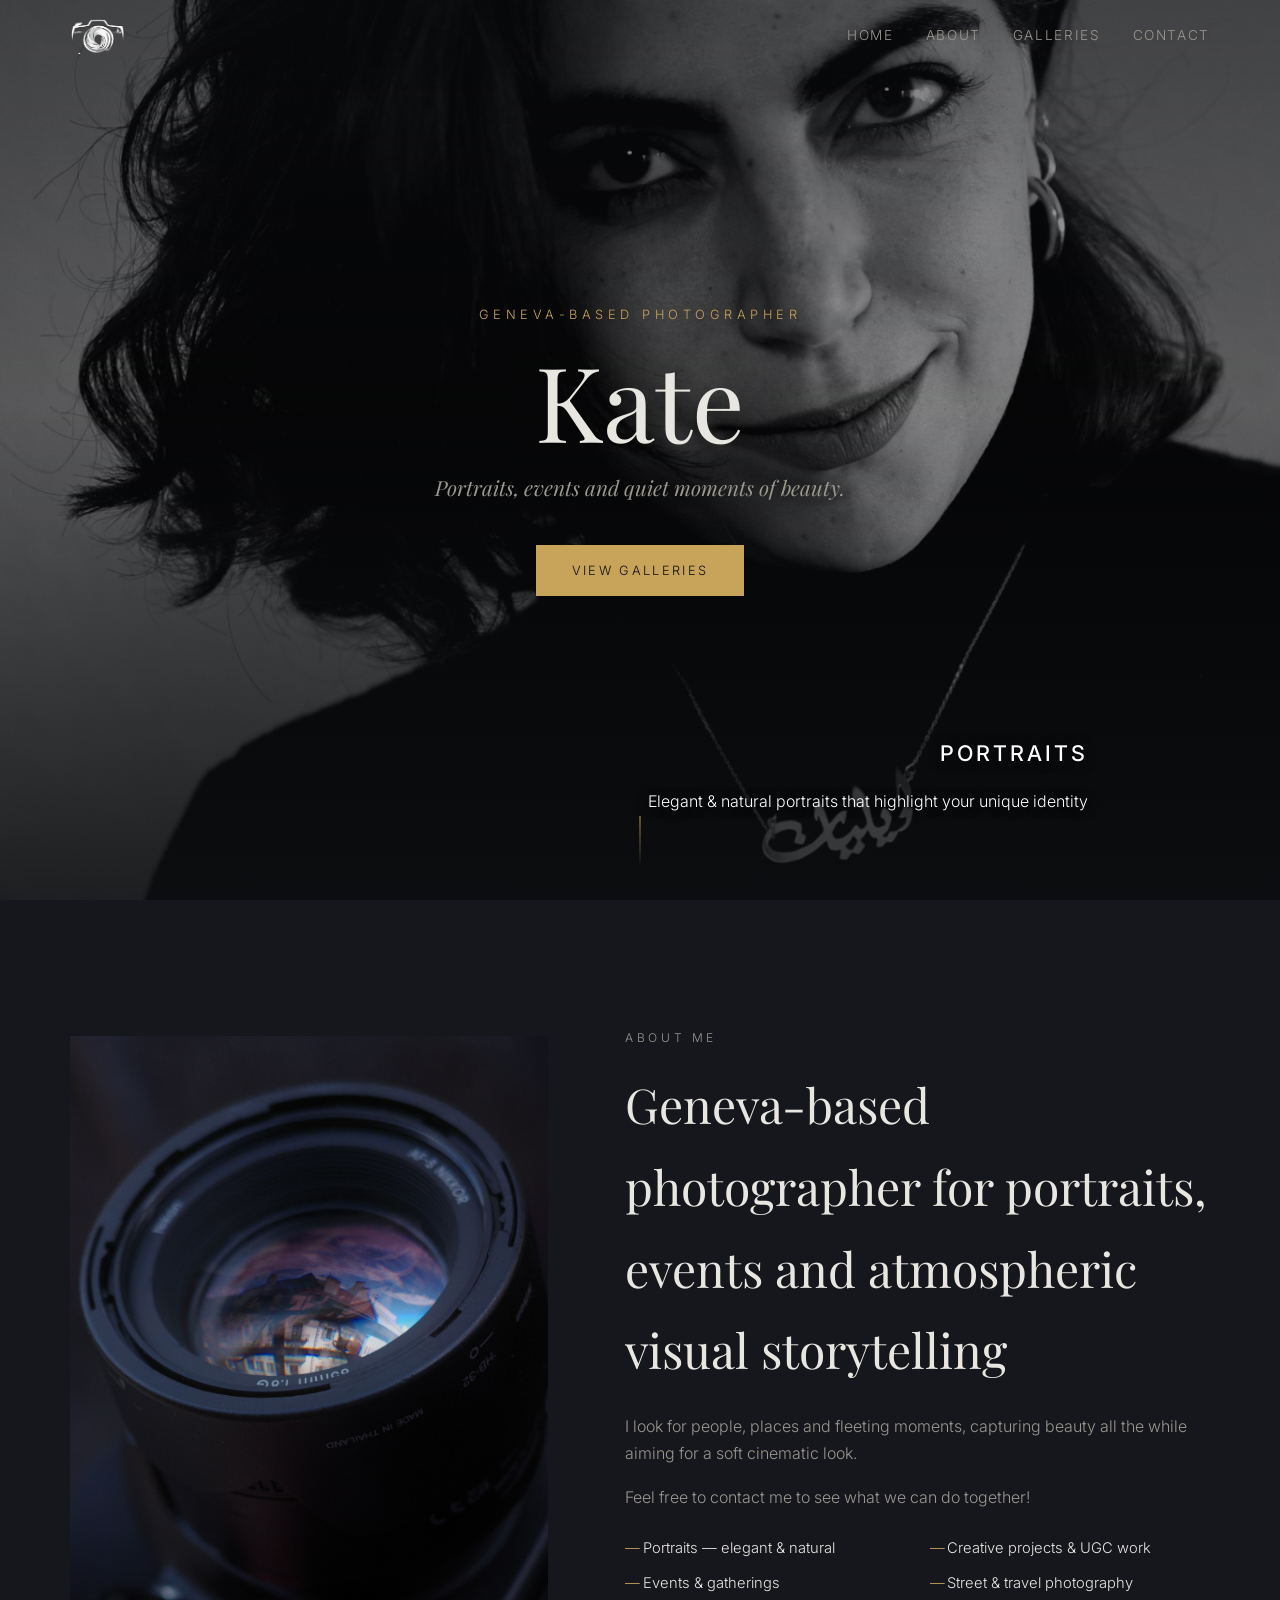
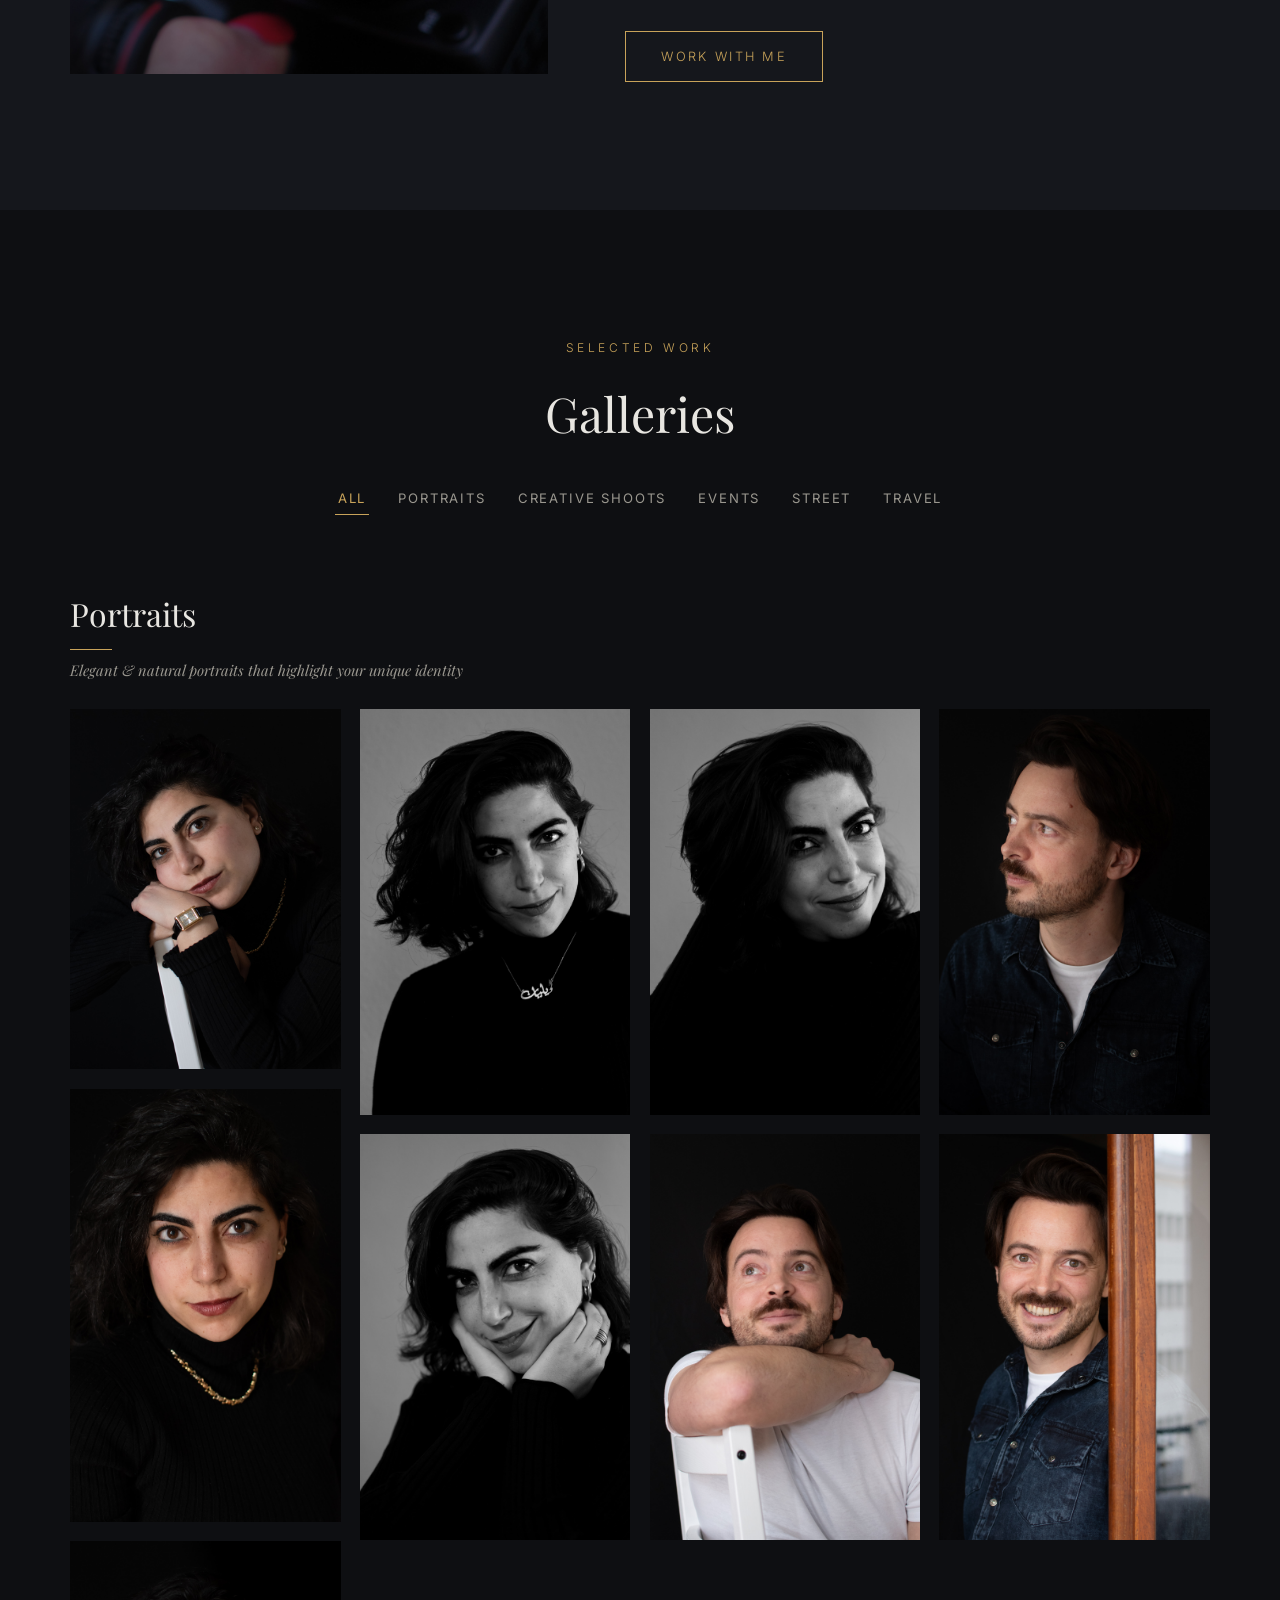
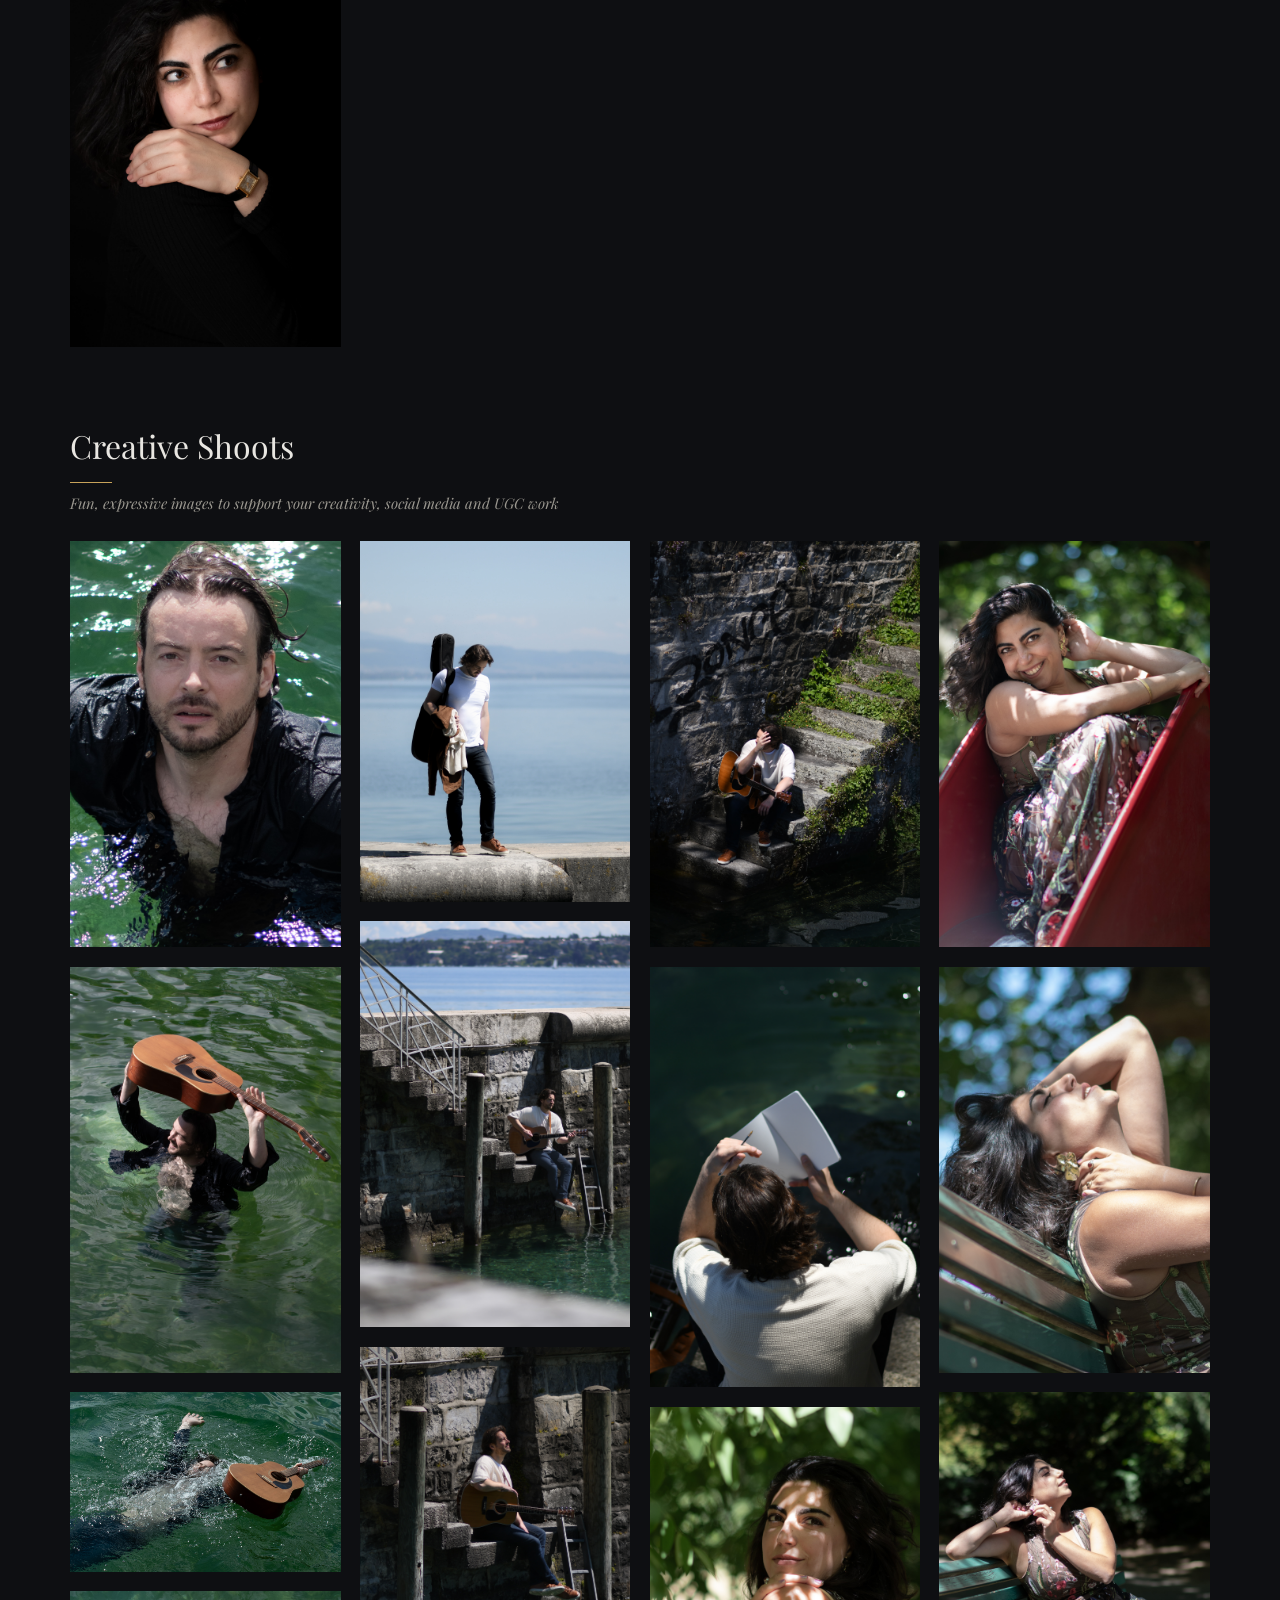
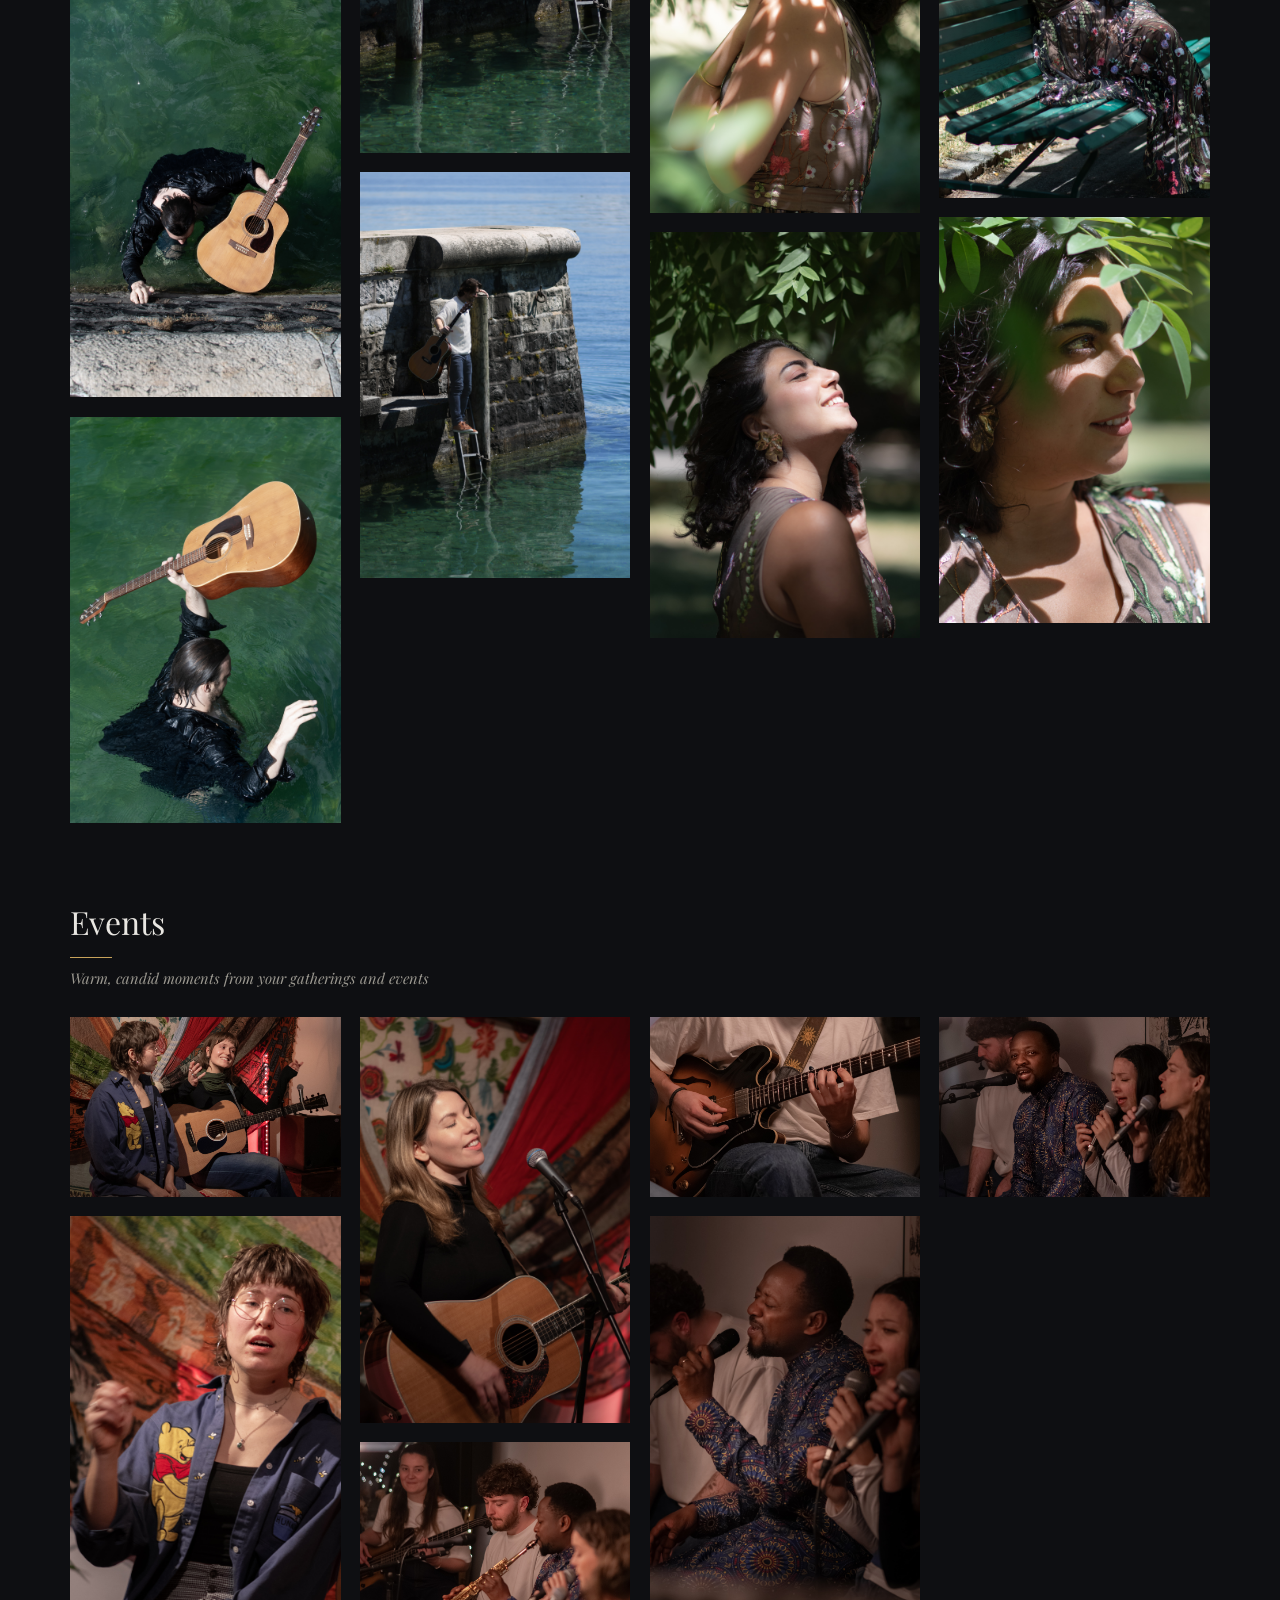
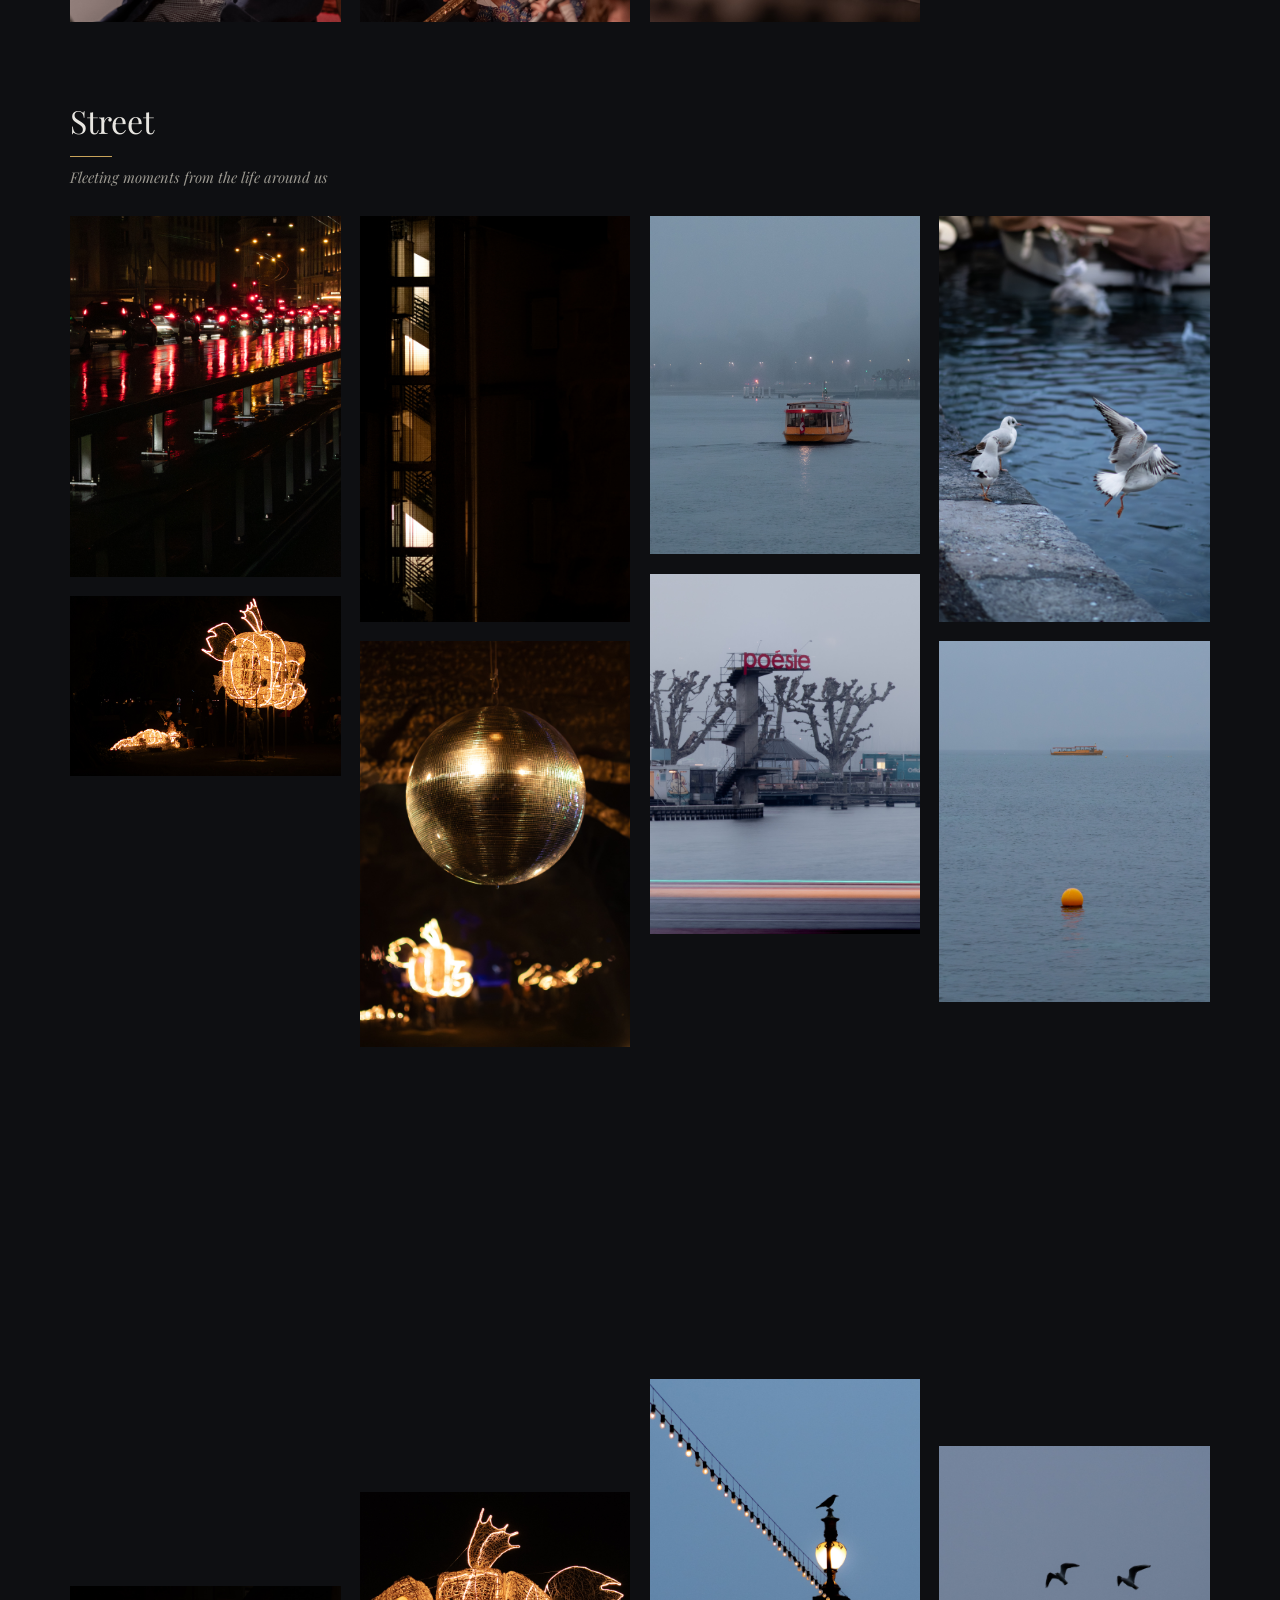
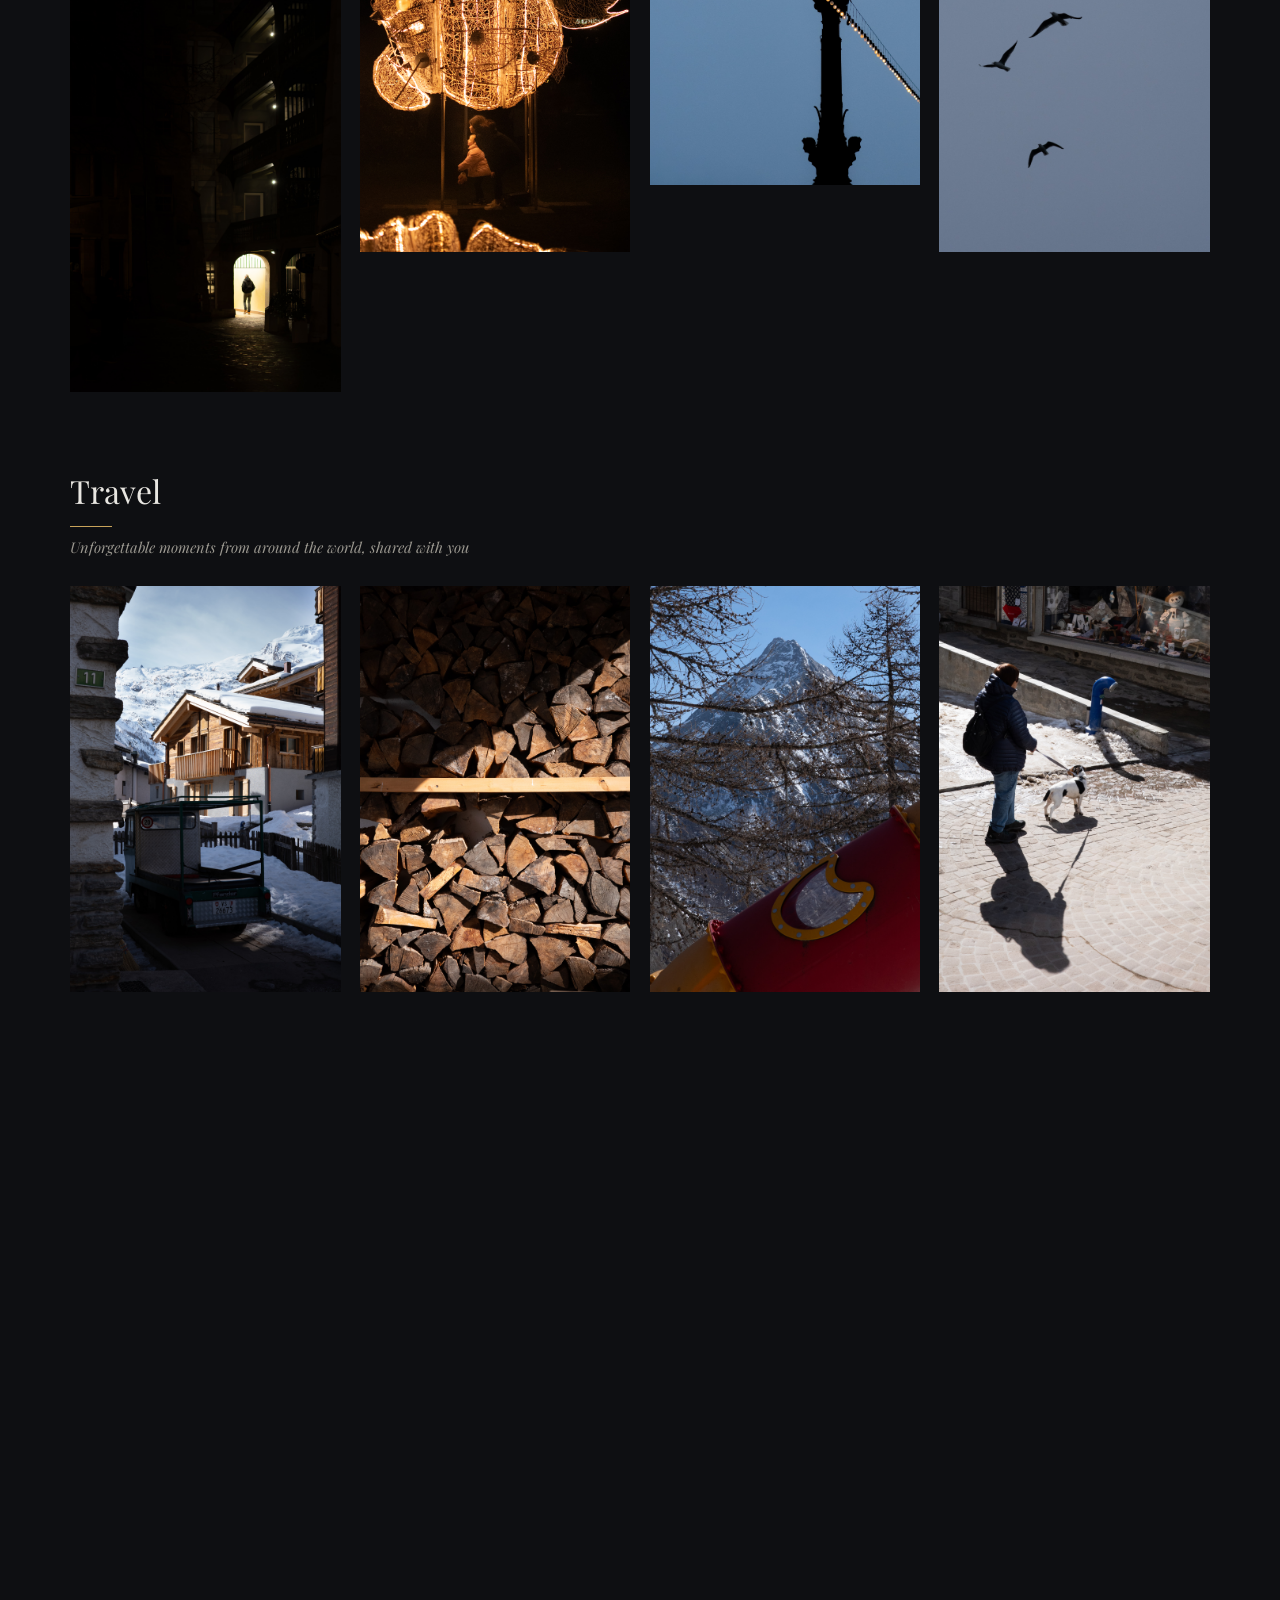
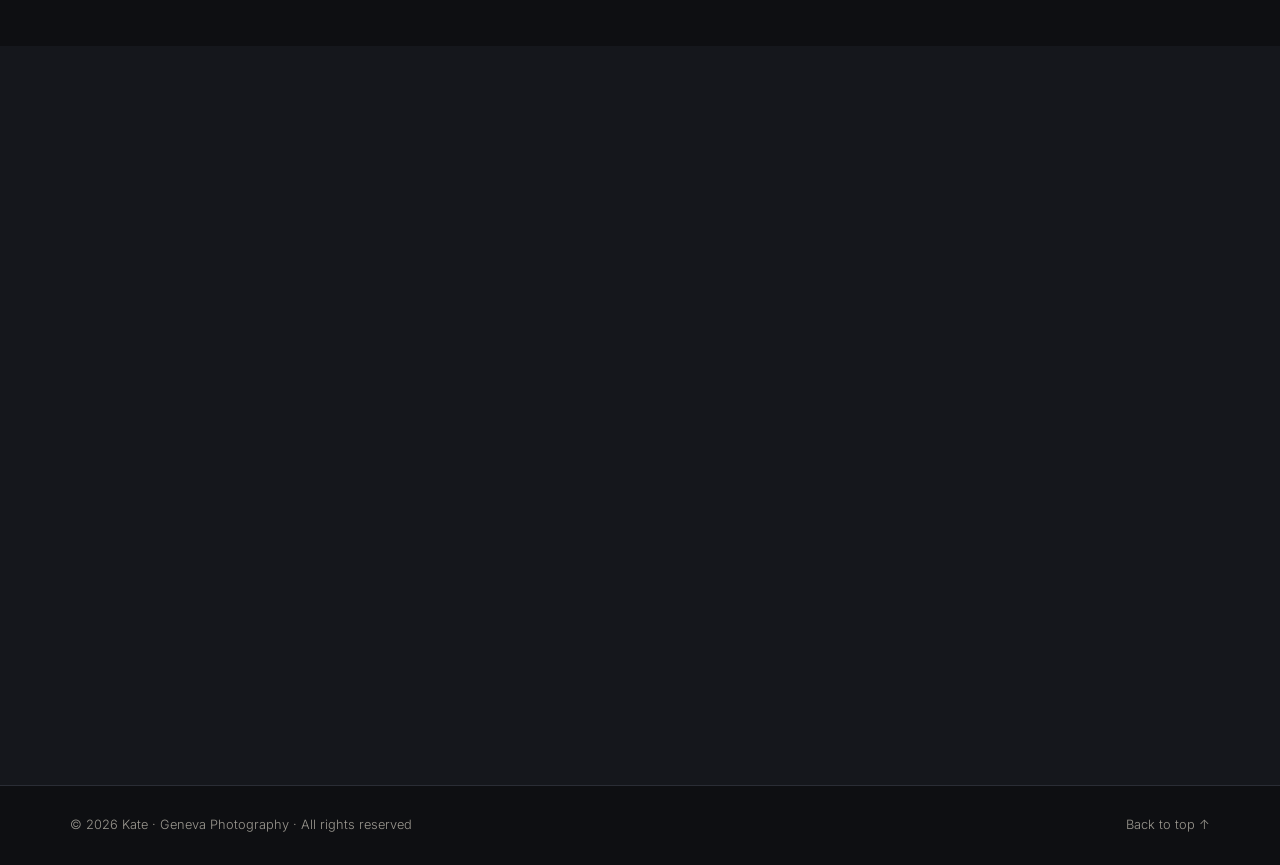
==== commit 11ca50b7: "Contact form now posts to Web3Forms (inline confirmation, honeypot) - hidden access_key/subject/botc" ====
--- a/index.html
+++ b/index.html
@@ -463,7 +463,10 @@
             <a href="https://www.instagram.com/etsareg.photos" target="_blank" rel="noopener" aria-label="Instagram">Instagram · @etsareg.photos</a>
           </div>
         </div>
-        <form class="contact-form reveal" id="contactForm">
+        <form class="contact-form reveal" id="contactForm" action="https://api.web3forms.com/submit" method="POST">
+          <input type="hidden" name="access_key" value="0e54d6af-dec1-4b34-b4c0-fec78965e813">
+          <input type="hidden" name="subject" value="New enquiry from the website">
+          <input type="checkbox" name="botcheck" tabindex="-1" style="display: none">
           <label>
             Name
             <input type="text" name="name" required placeholder="Your name">
@@ -477,7 +480,7 @@
             <textarea name="message" rows="5" required placeholder="Tell me about your project…"></textarea>
           </label>
           <button type="submit" class="btn btn-primary">Send message</button>
-          <p class="form-note">This opens your email app with the message pre-filled. See README to use a form service instead.</p>
+          <p class="form-note" id="formNote">Your message is sent straight to my inbox.</p>
         </form>
       </div>
     </section>
--- a/css/style.css
+++ b/css/style.css
@@ -406,6 +406,8 @@
 .contact-form textarea:focus { outline: none; border-color: var(--accent); }
 .contact-form .btn { justify-self: start; }
 .form-note { font-size: .75rem; color: var(--muted); }
+.form-note.sent { color: var(--accent); }
+.contact-form .btn:disabled { opacity: .5; cursor: wait; }
 
 /* ---------- Footer ---------- */
 .site-footer {
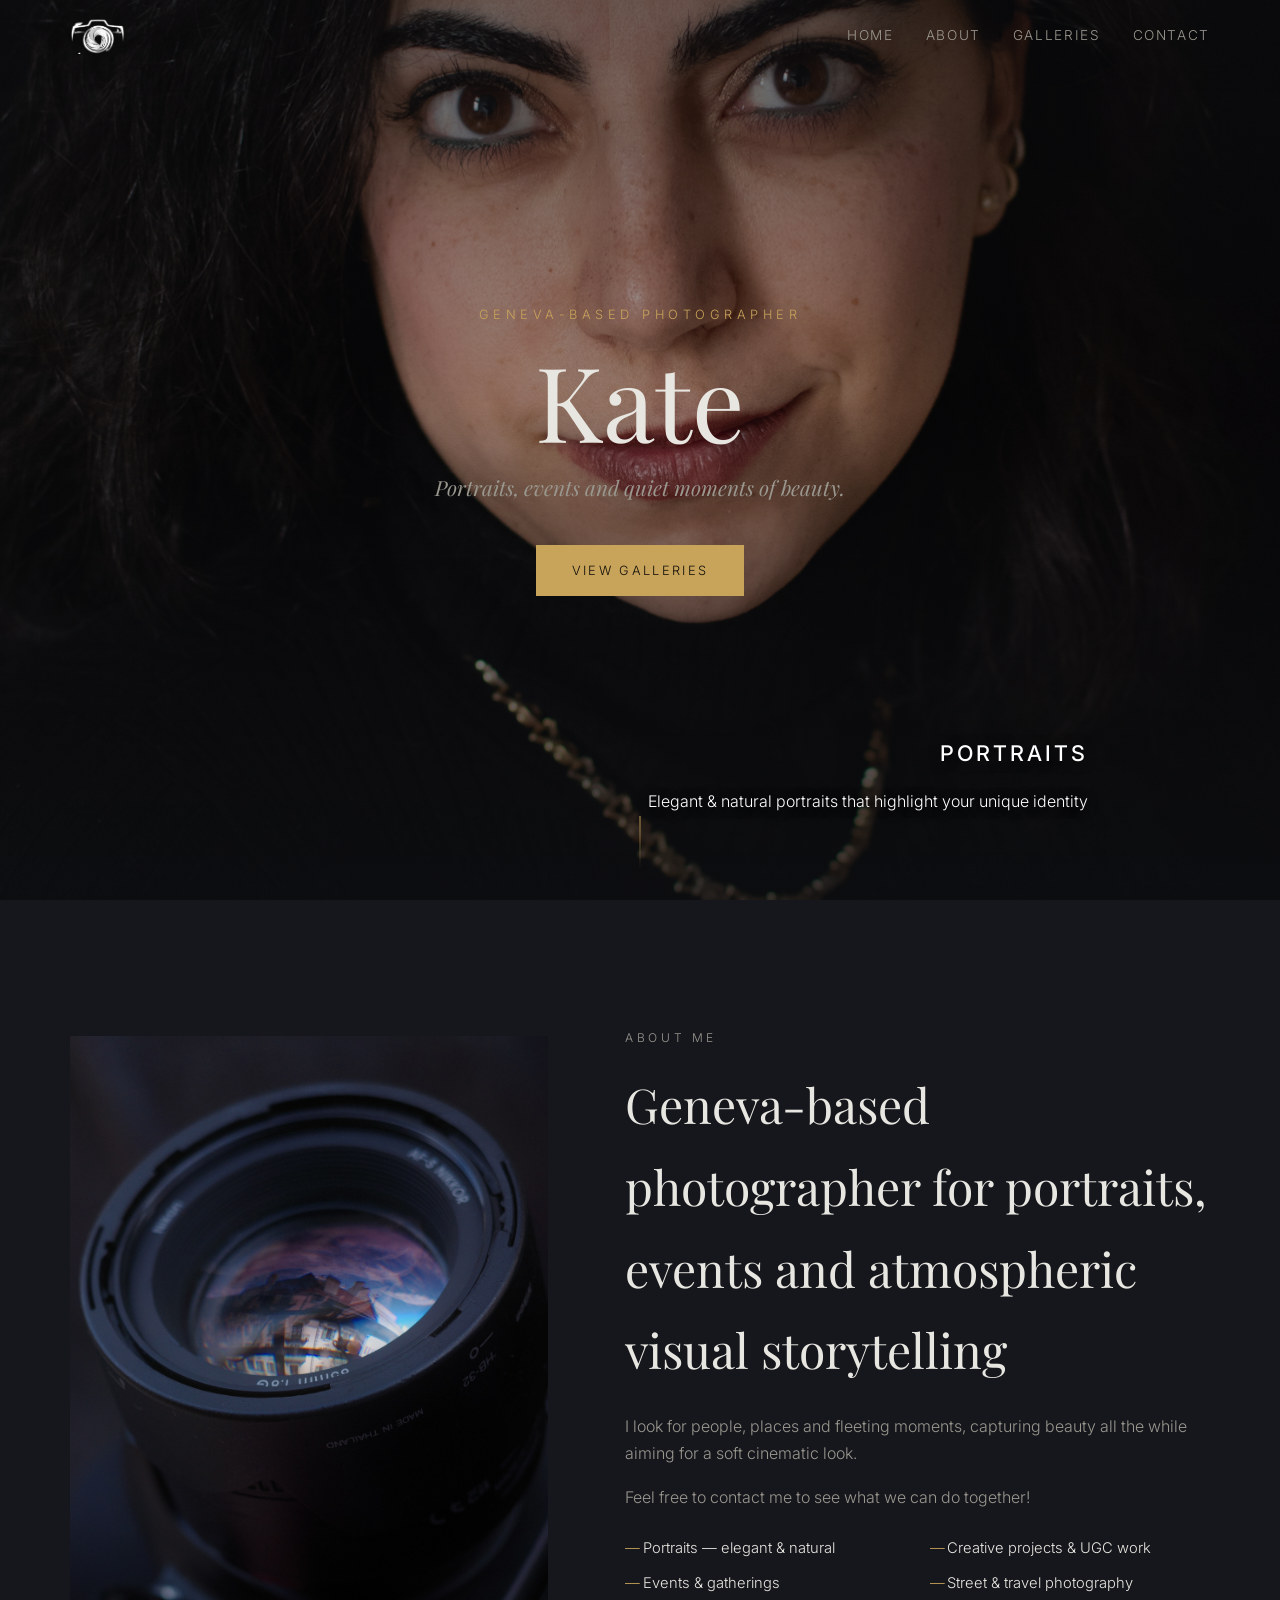
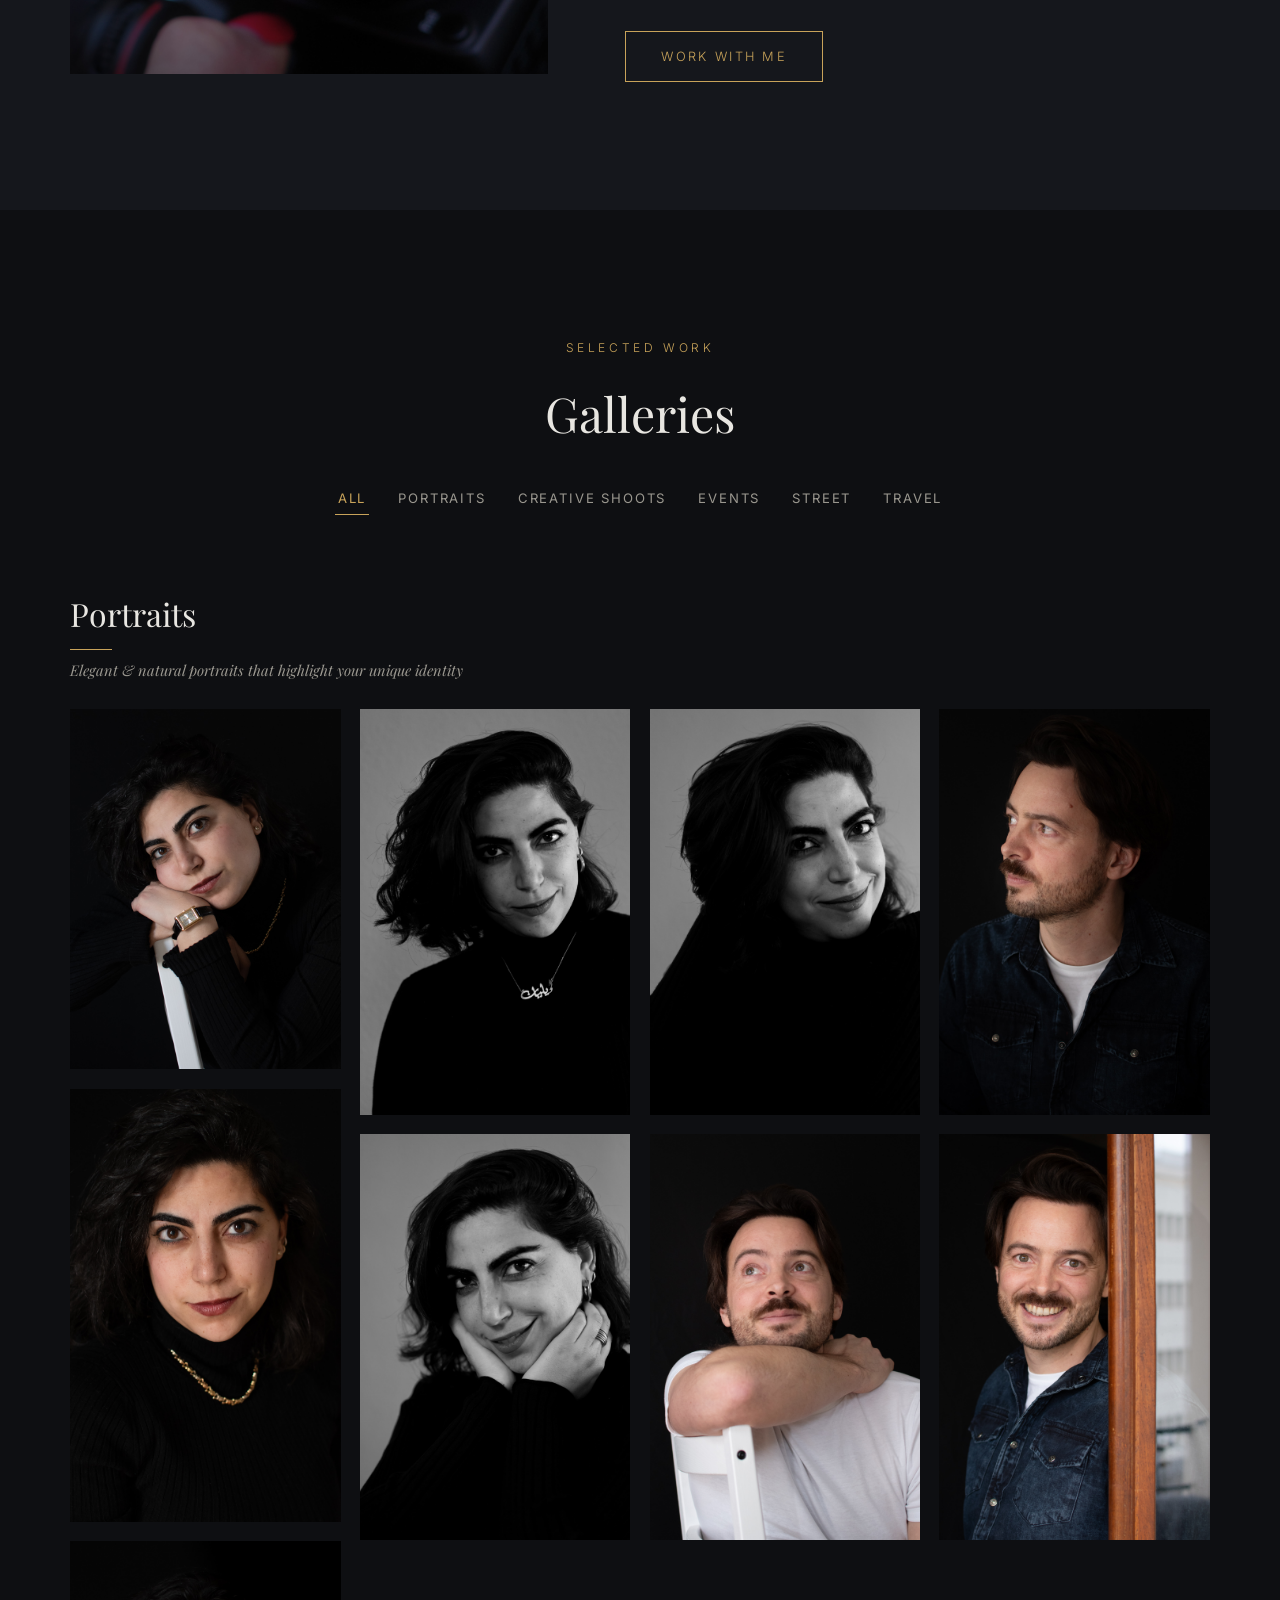
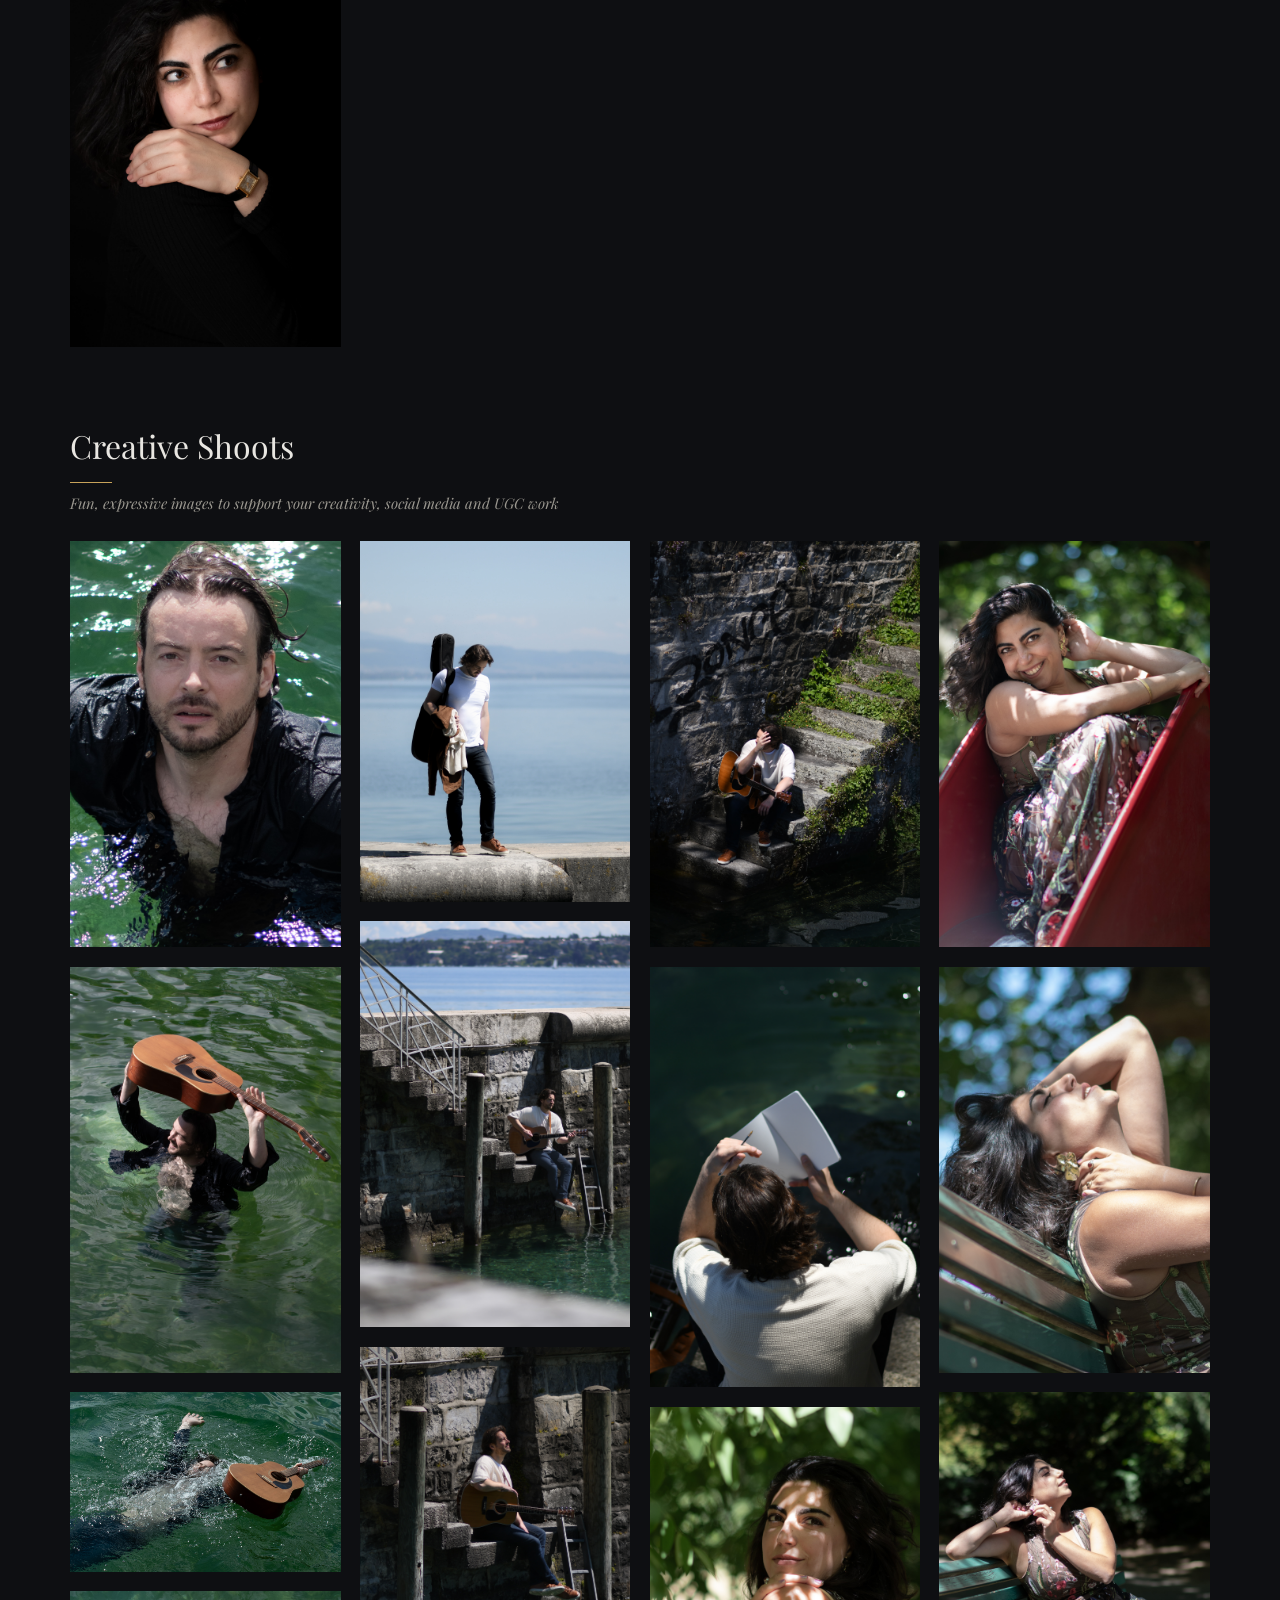
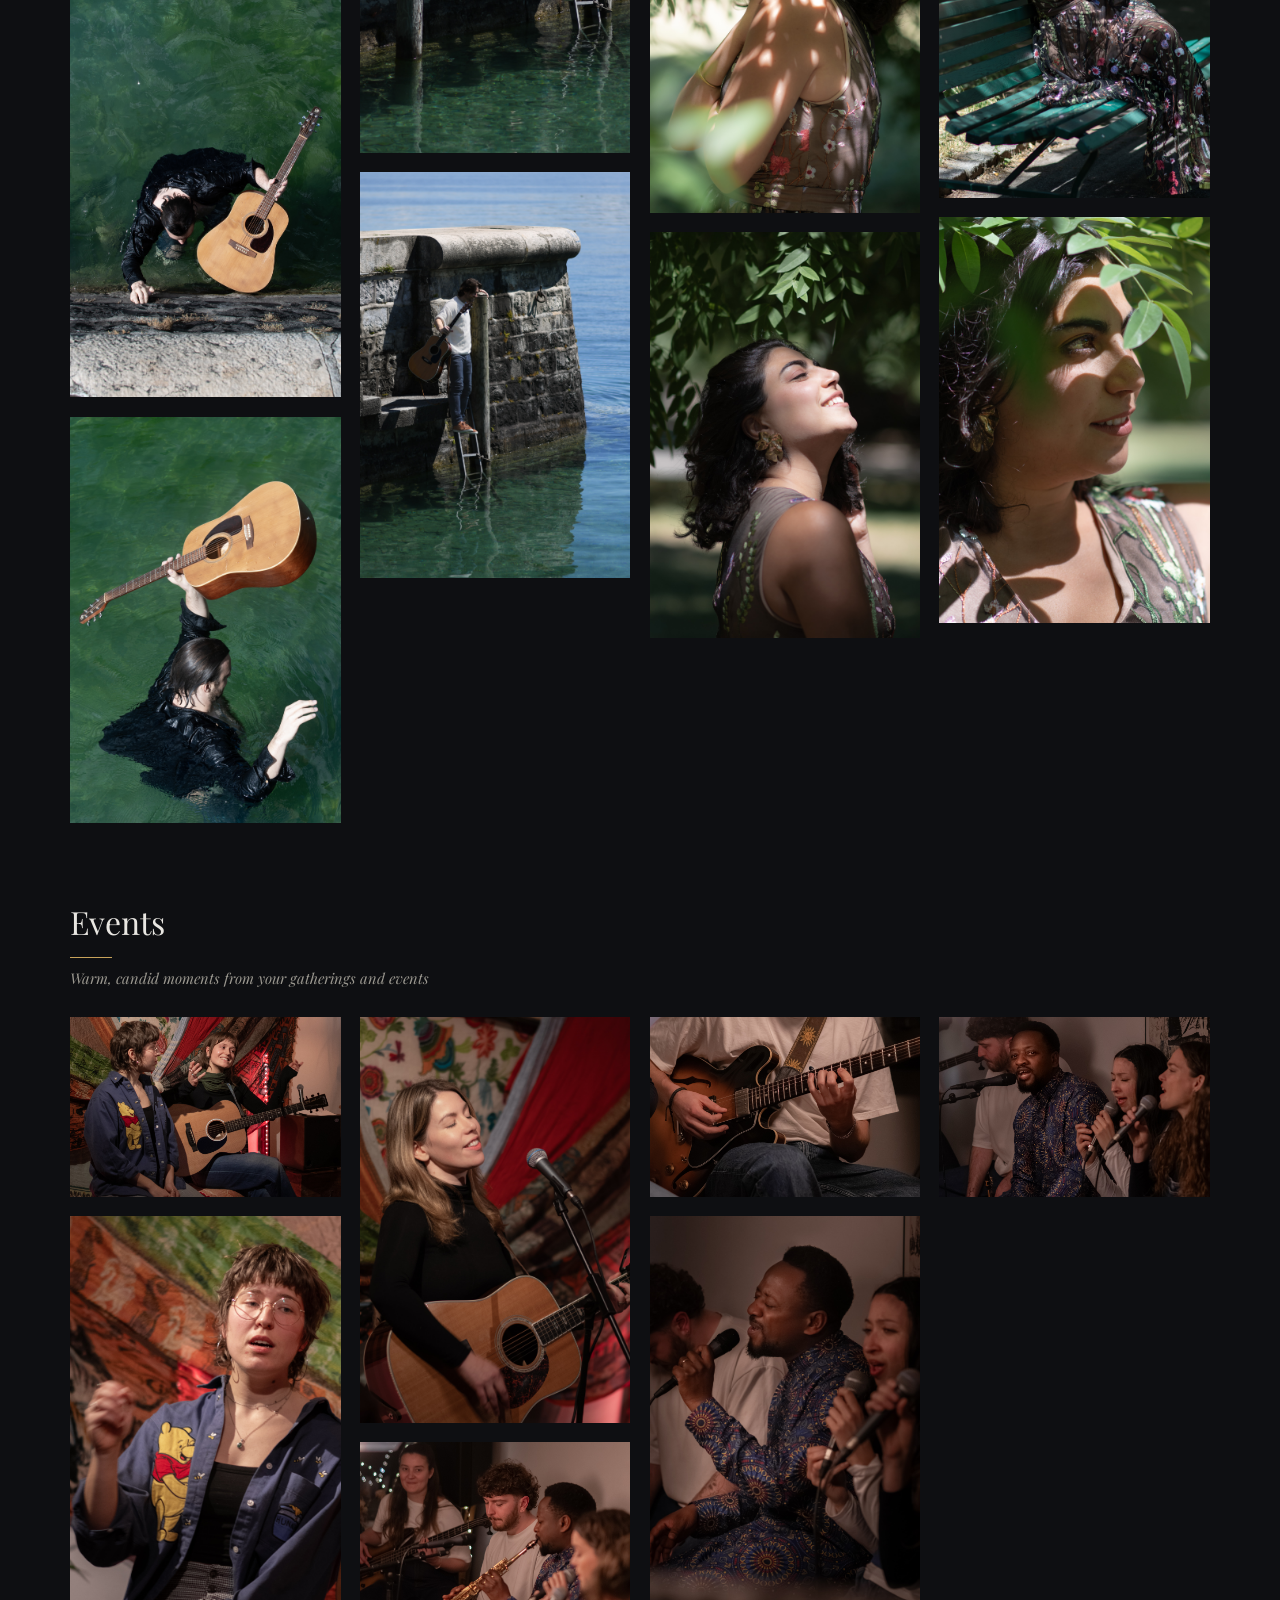
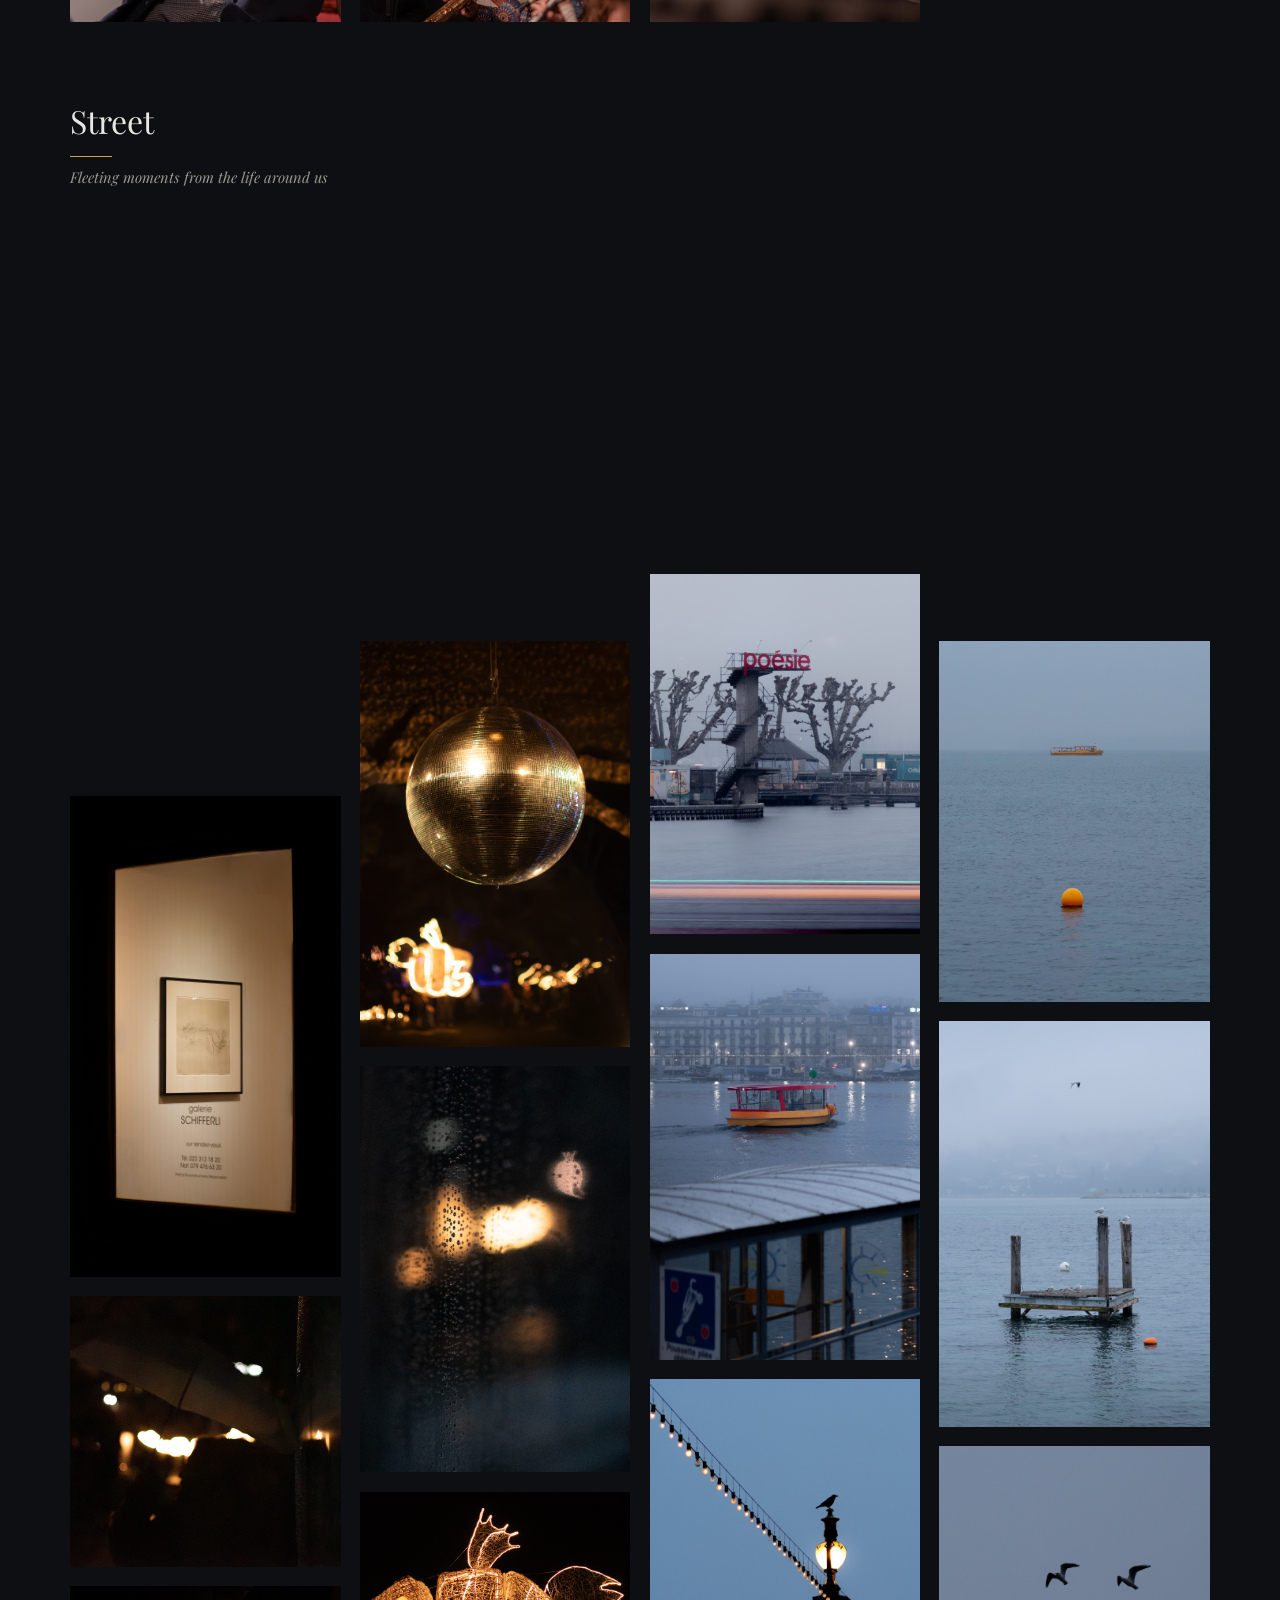
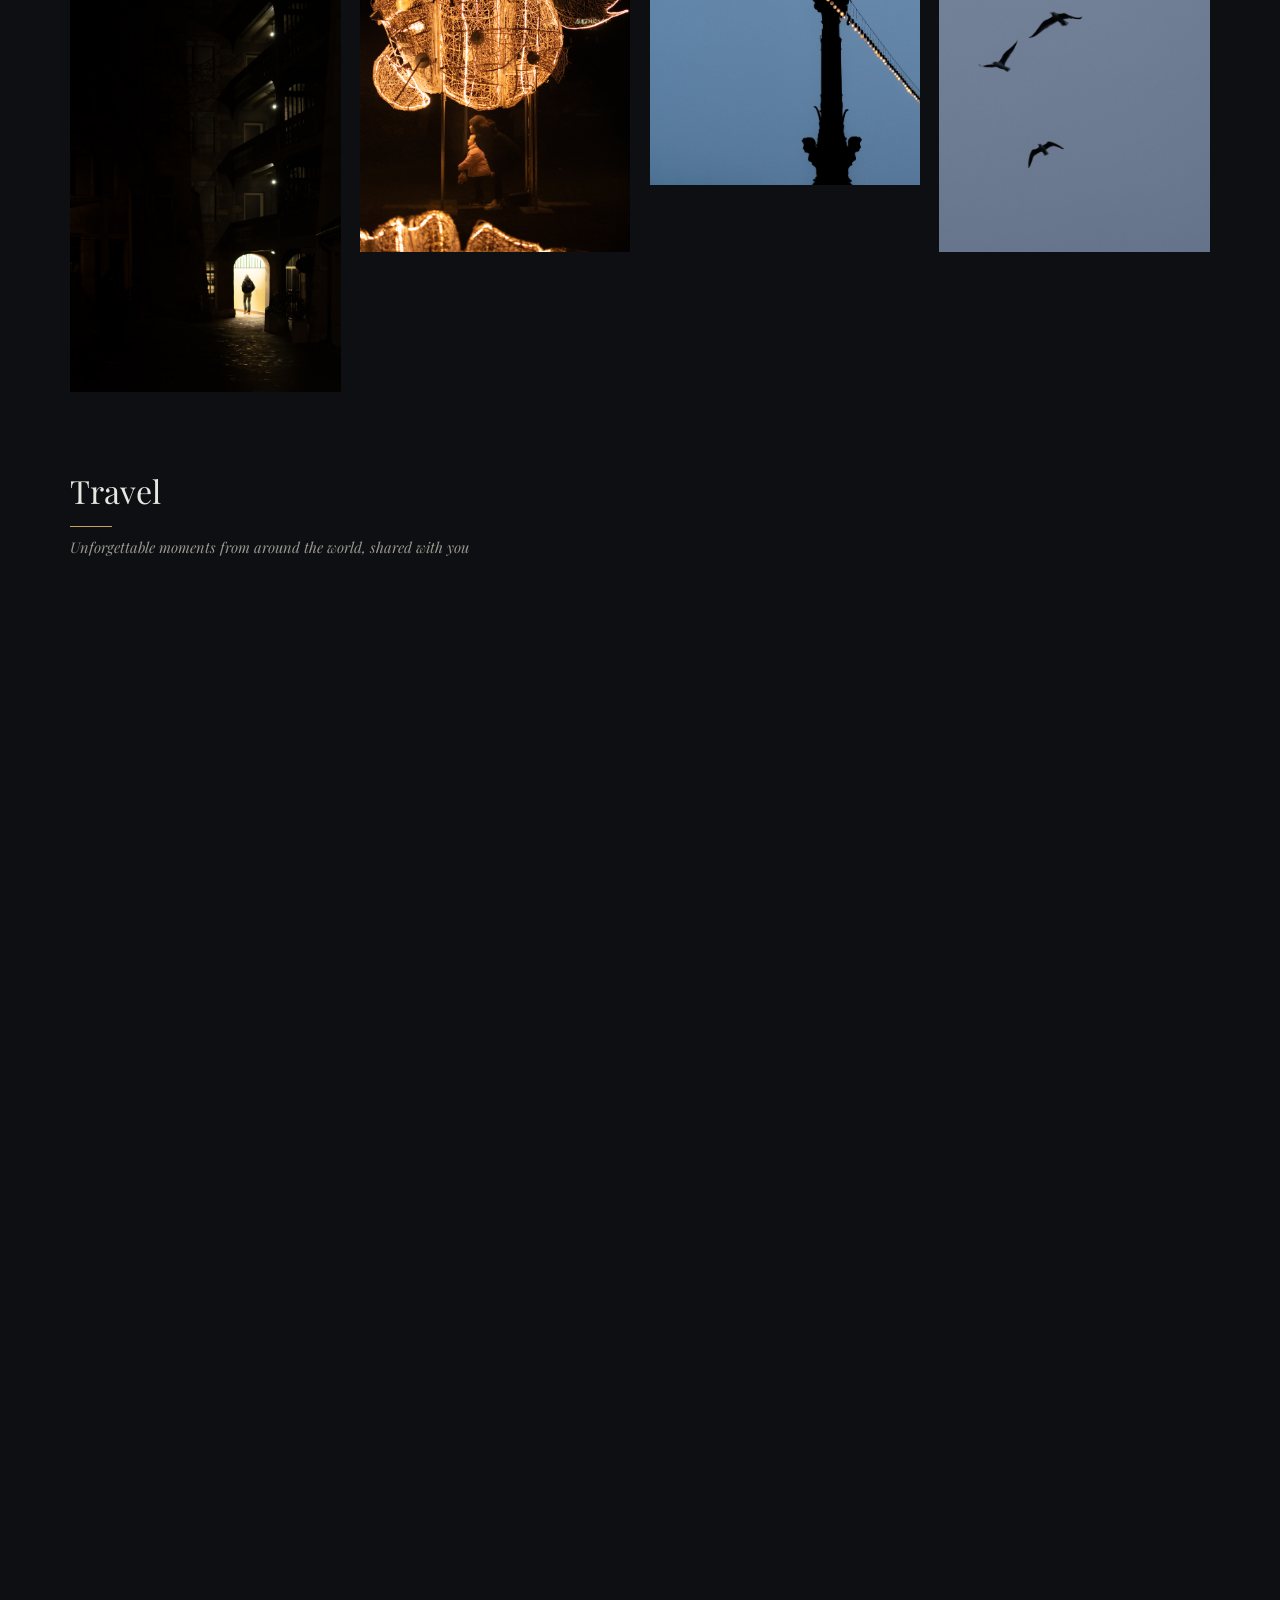
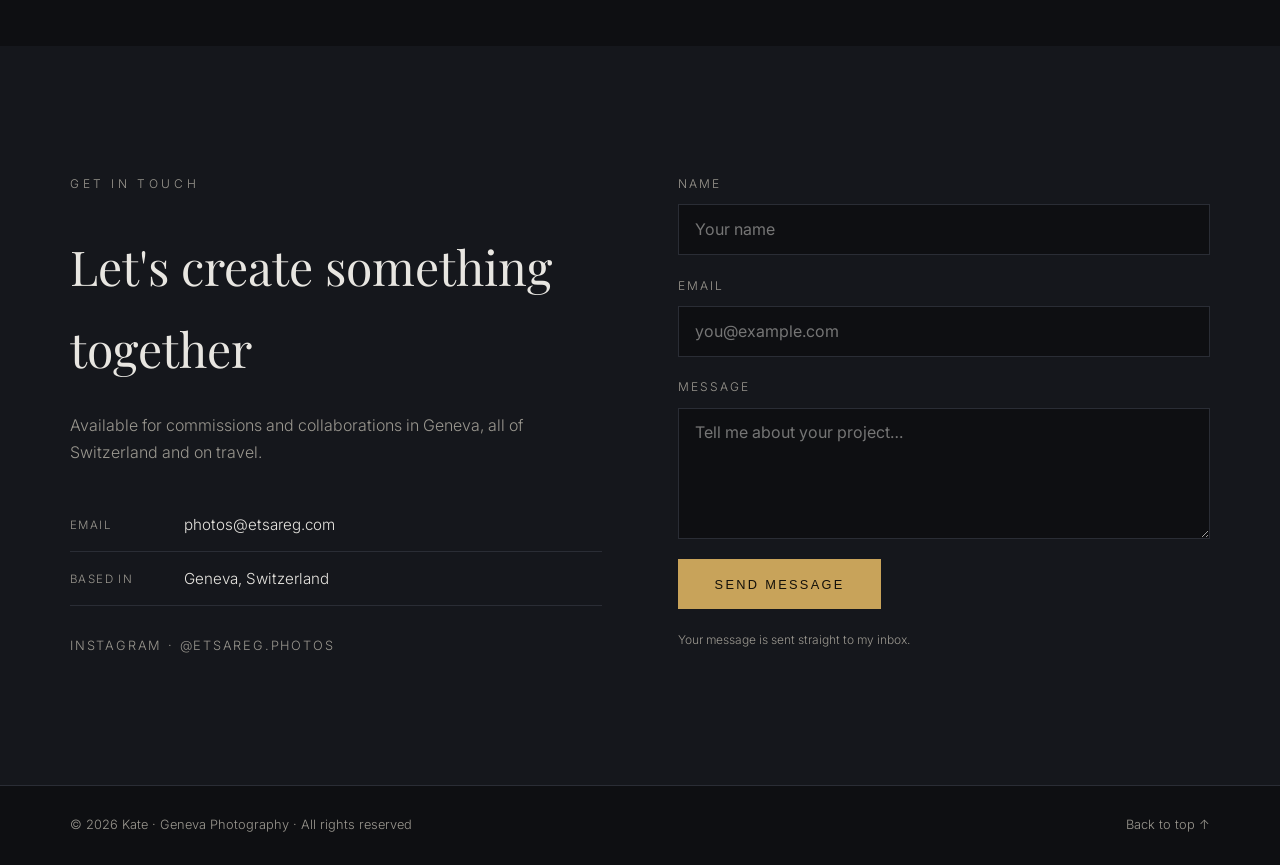
==== commit 597e75b9: "Modifs by Qwen3.8 Max" ====
--- a/index.html
+++ b/index.html
@@ -26,7 +26,7 @@
         <a href="#galleries">Galleries</a>
         <a href="#contact">Contact</a>
       </nav>
-      <button class="nav-toggle" id="navToggle" aria-label="Toggle menu" aria-expanded="false">
+      <button class="nav-toggle" id="navToggle" aria-label="Toggle menu" aria-expanded="false" aria-controls="siteNav">
         <span></span><span></span><span></span>
       </button>
     </div>
--- a/css/style.css
+++ b/css/style.css
@@ -315,6 +315,10 @@
   margin-bottom: 1.2rem;
 }
 .gallery-item.hide { display: none; }
+.gallery-item:focus-visible {
+  outline: 2px solid var(--accent);
+  outline-offset: 2px;
+}
 .gallery-item img {
   width: 100%;
   height: auto;
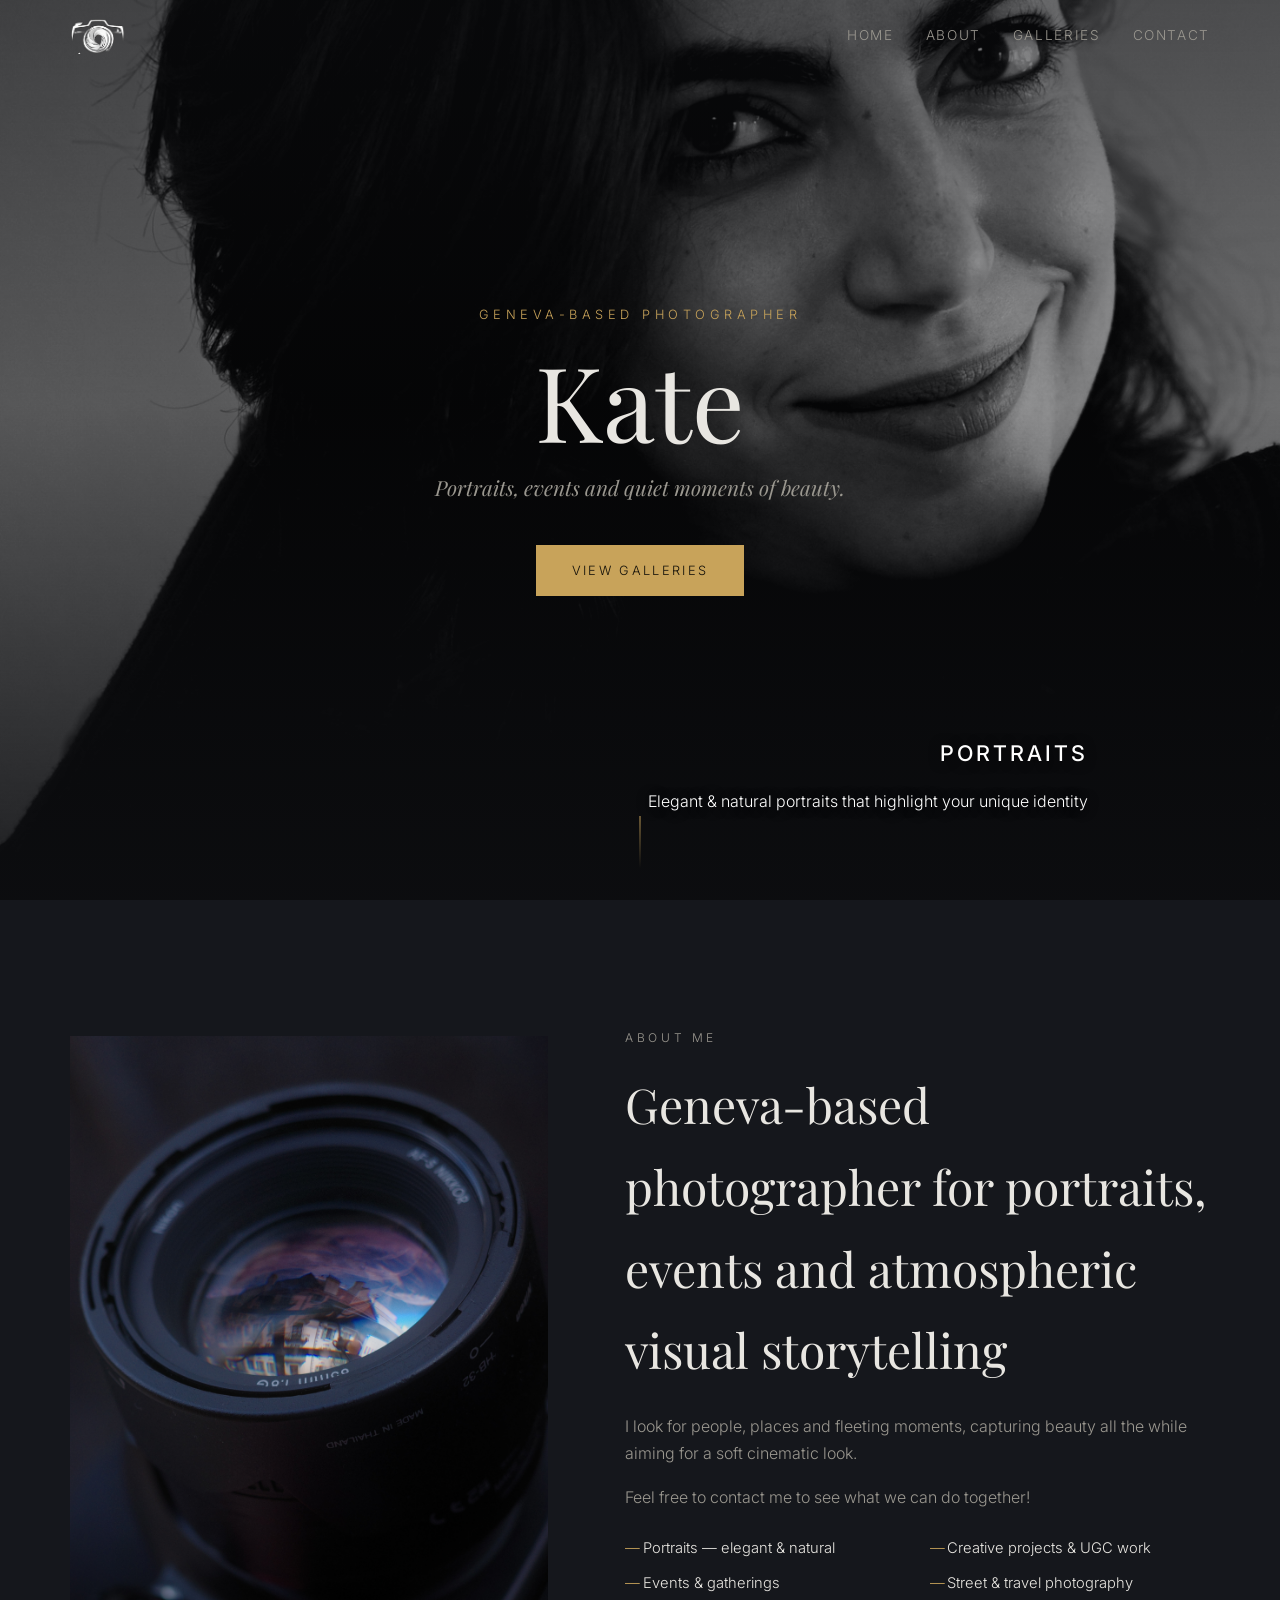
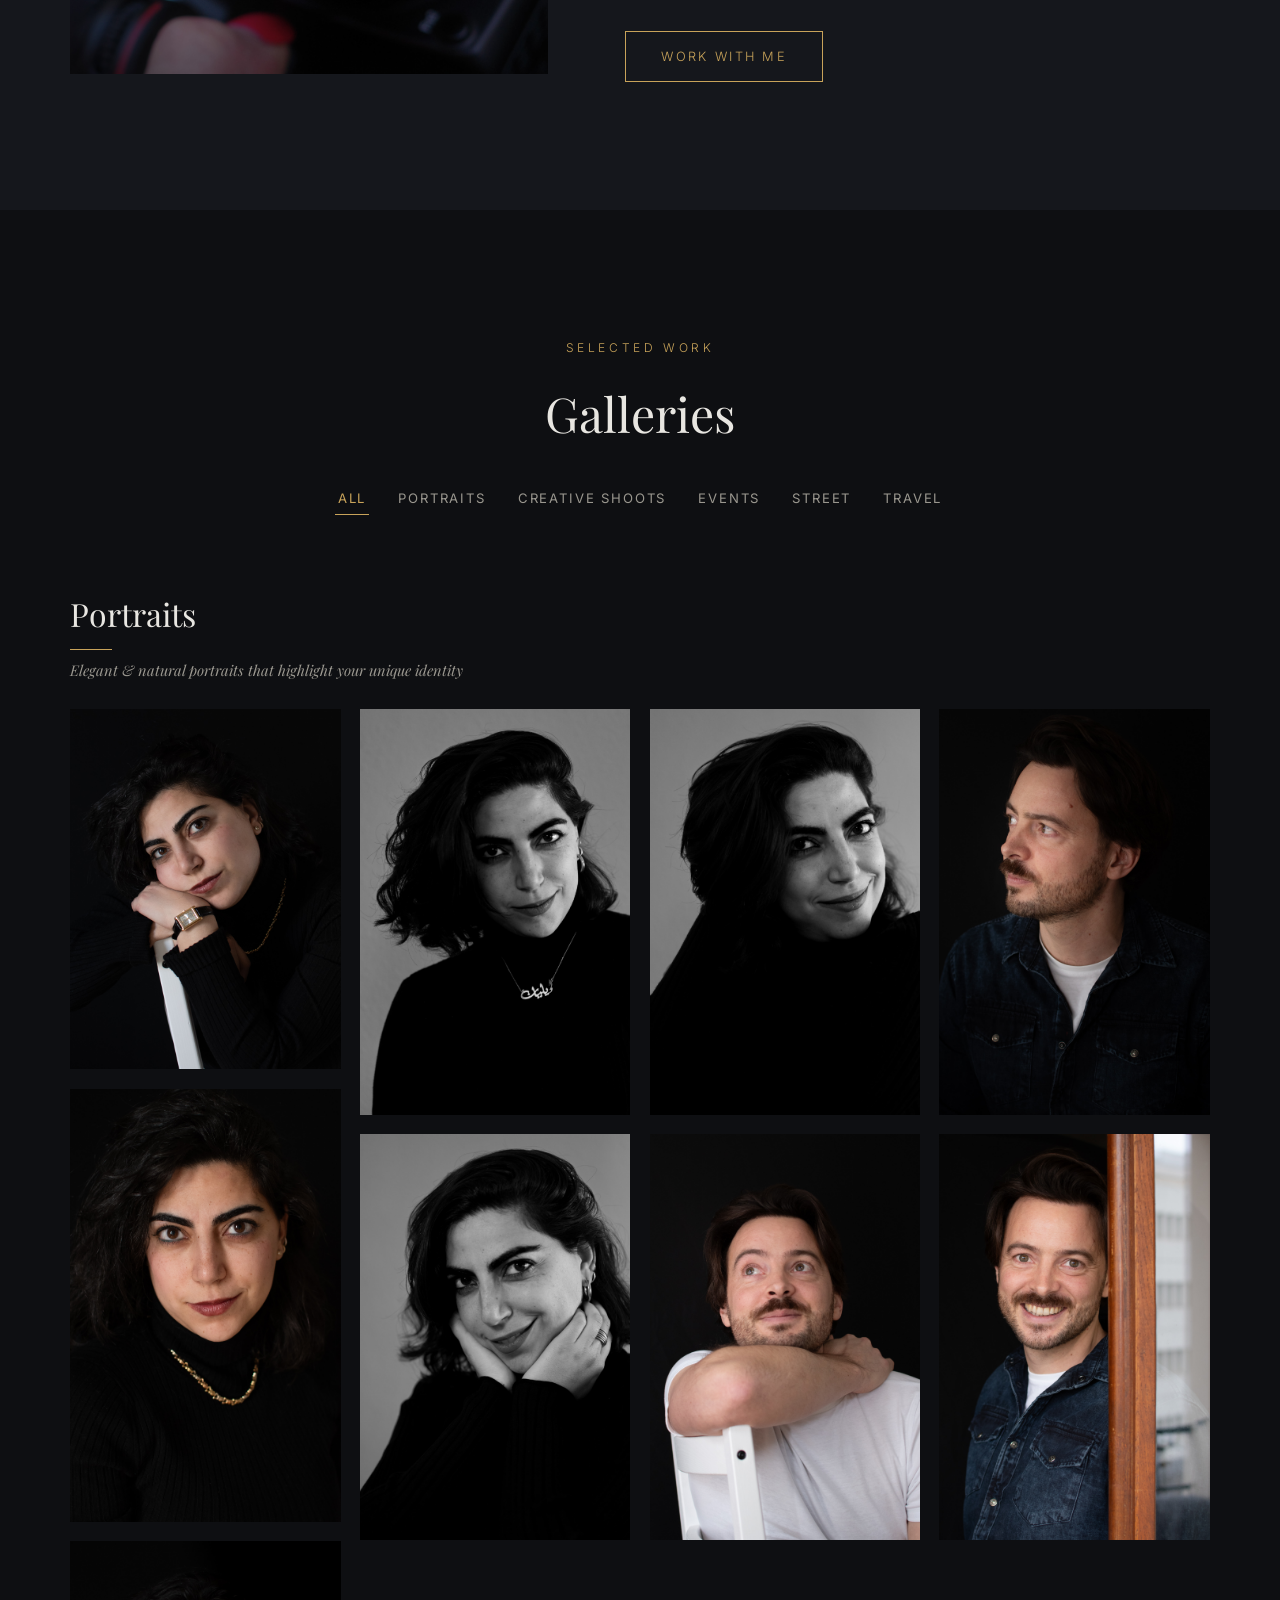
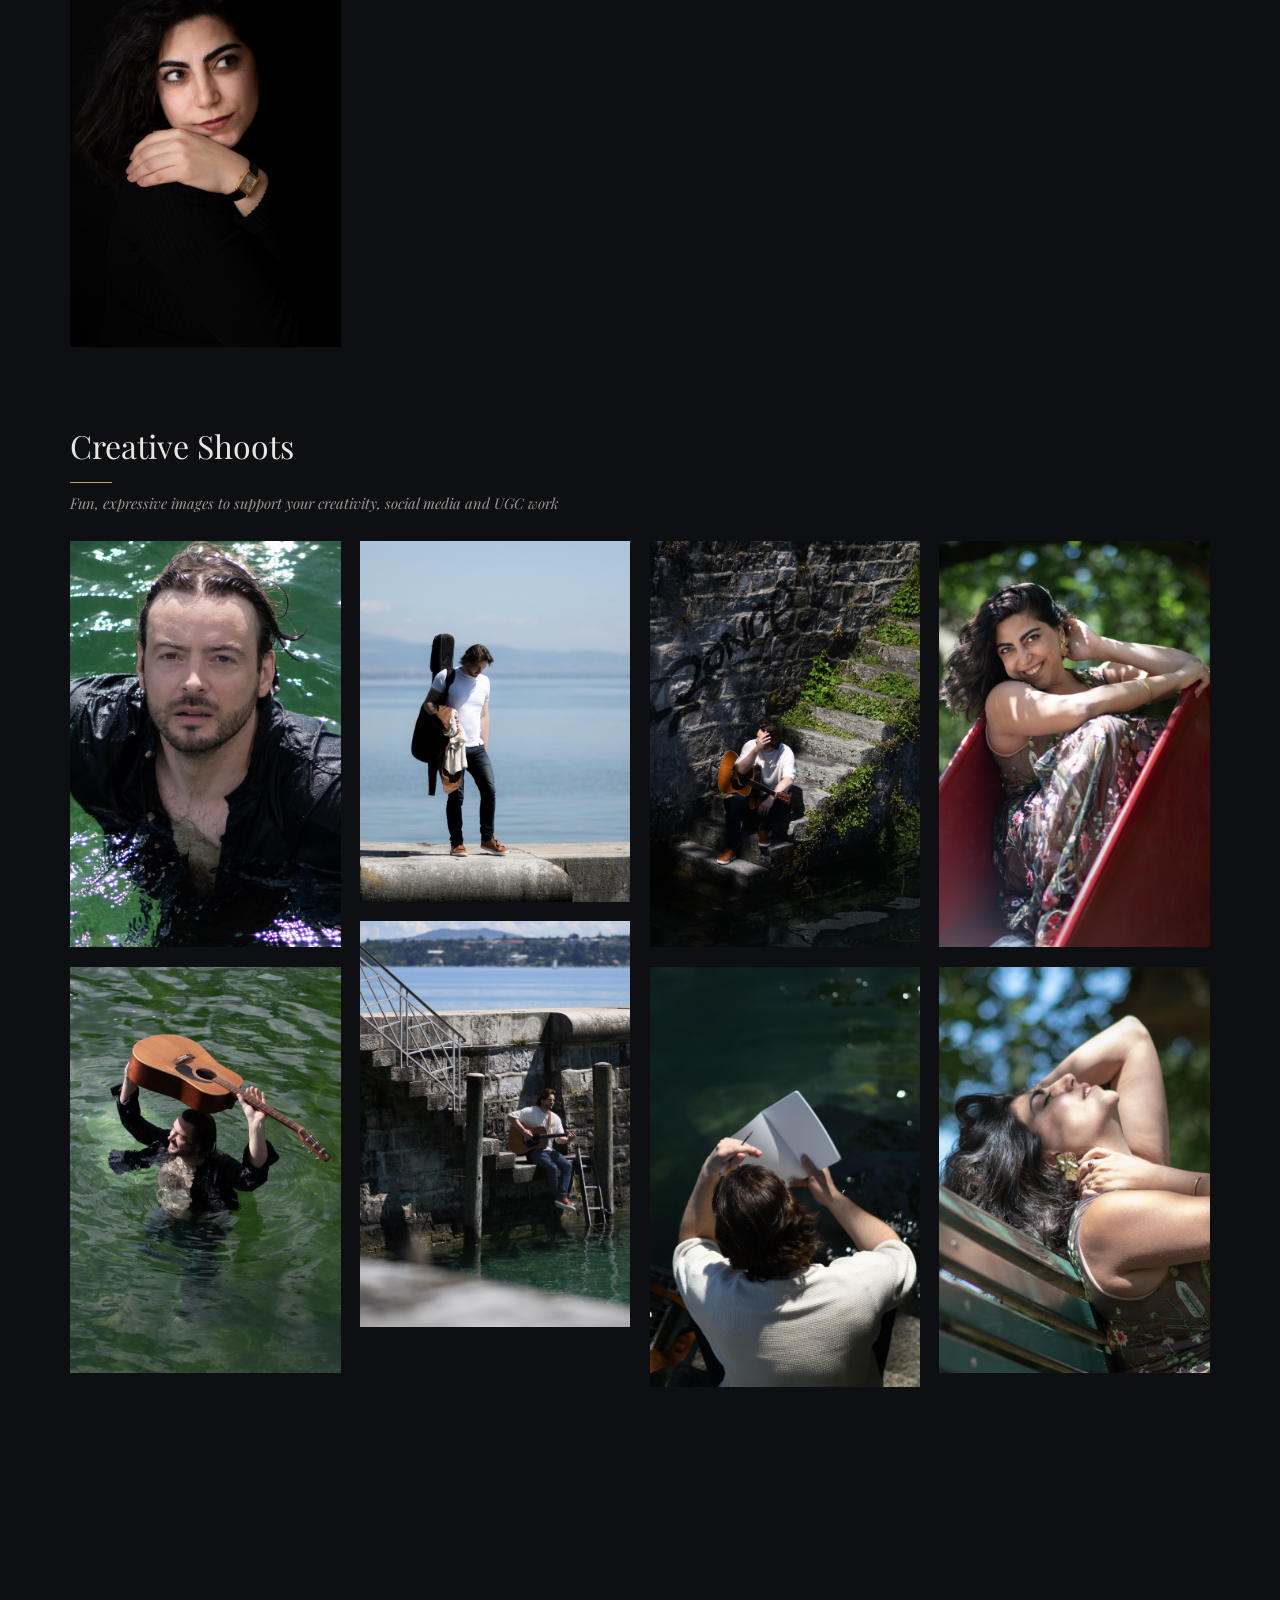
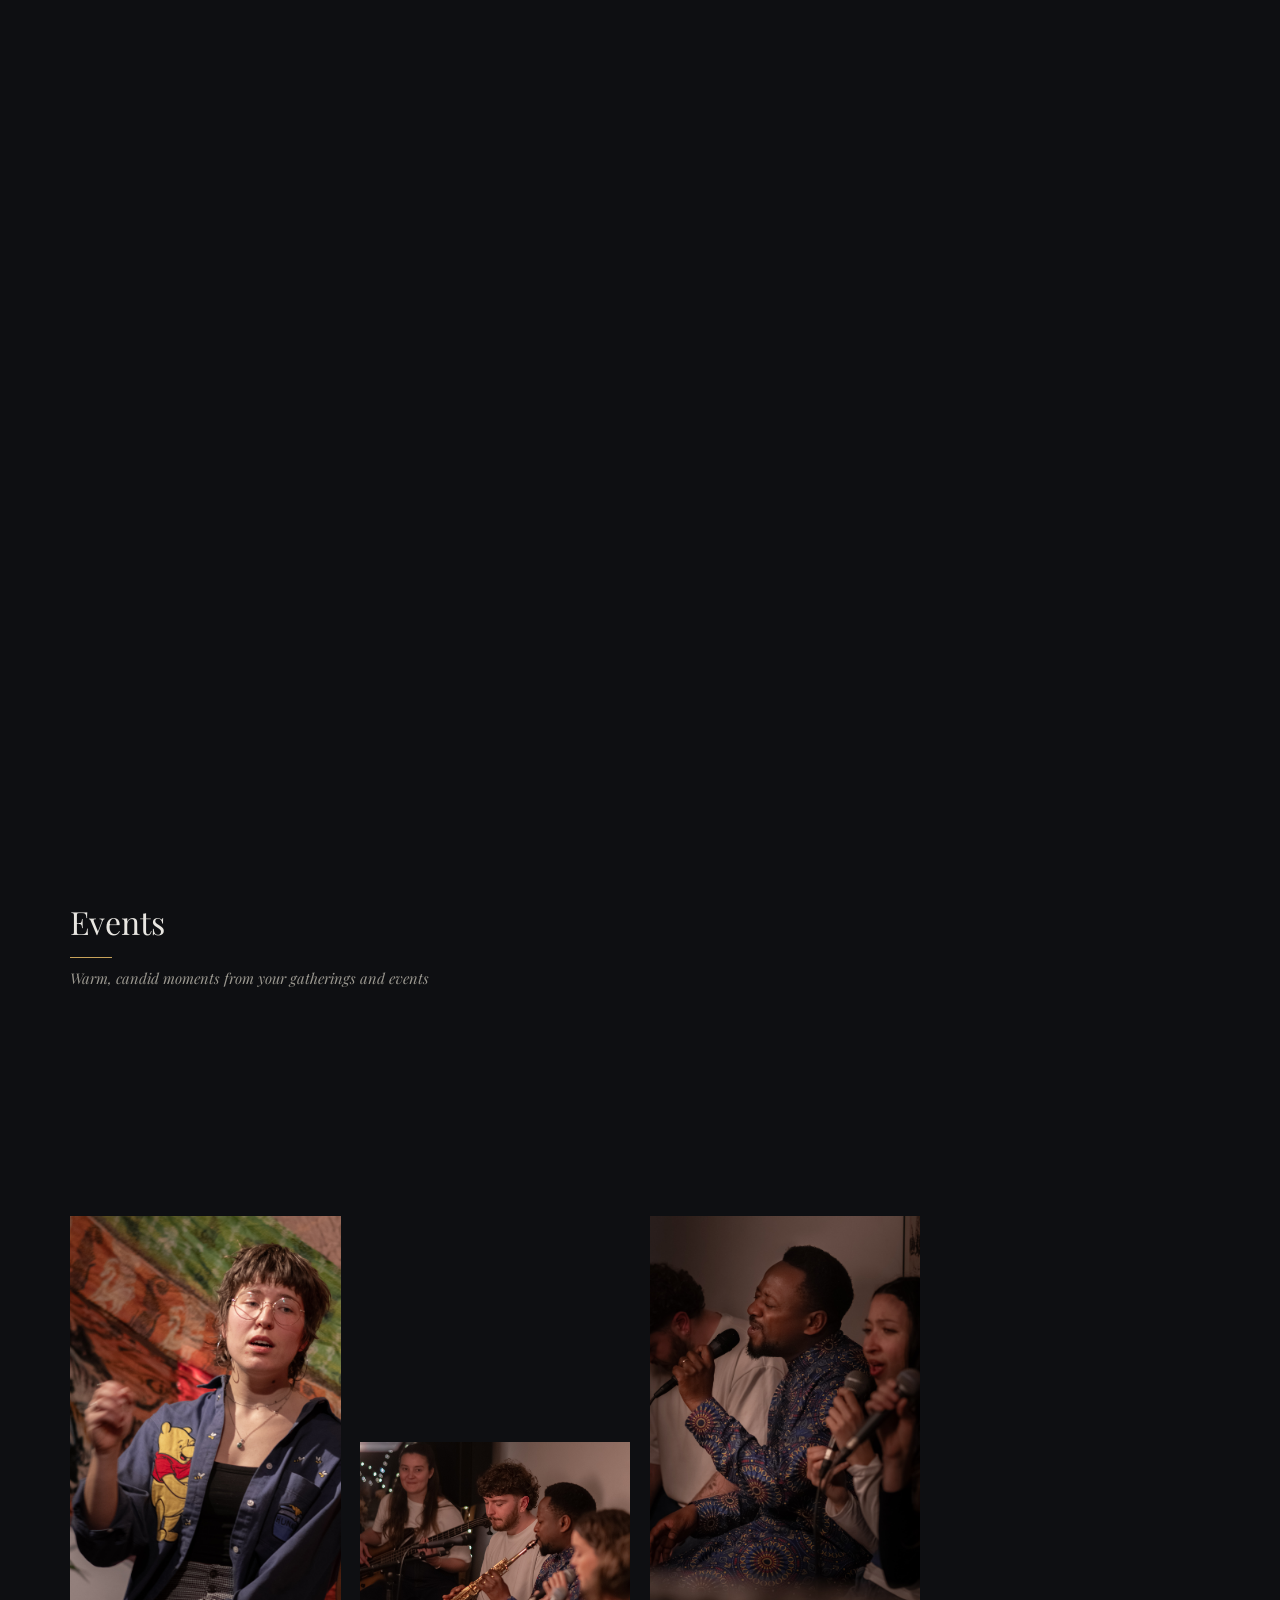
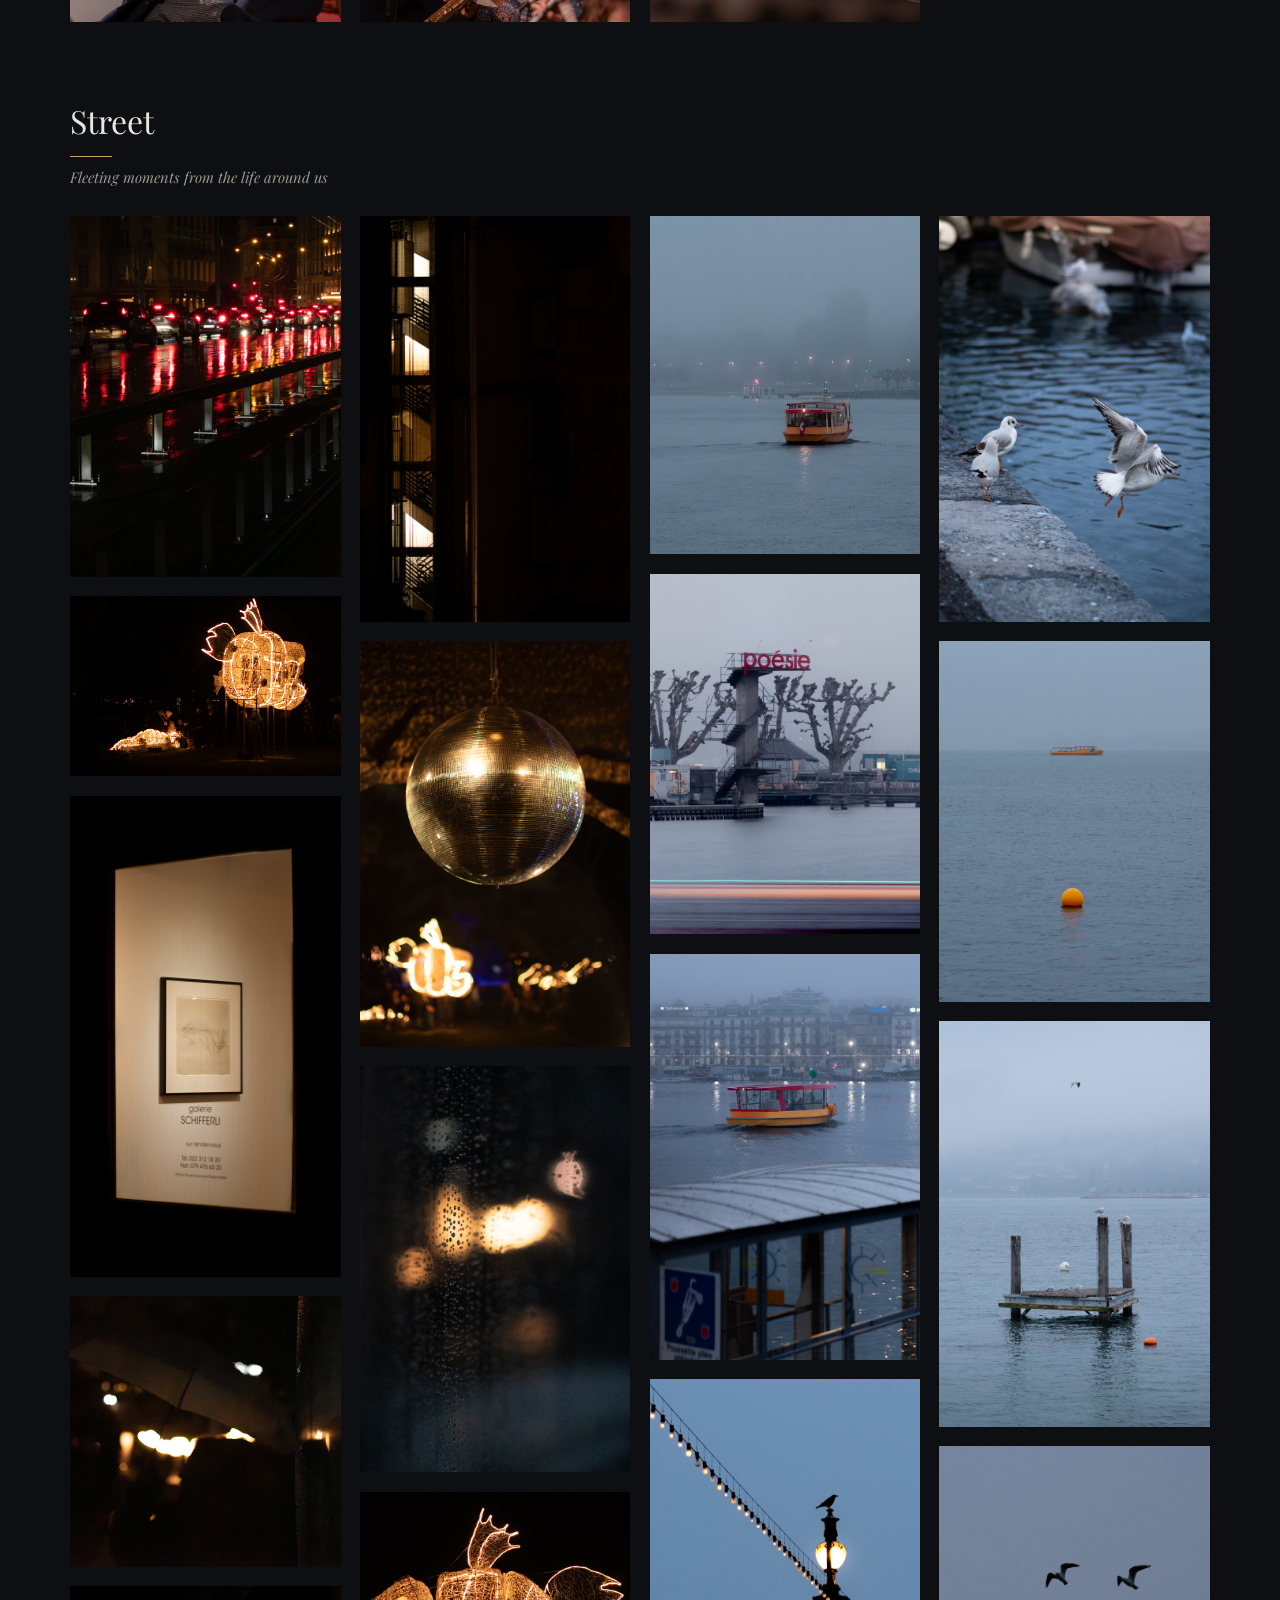
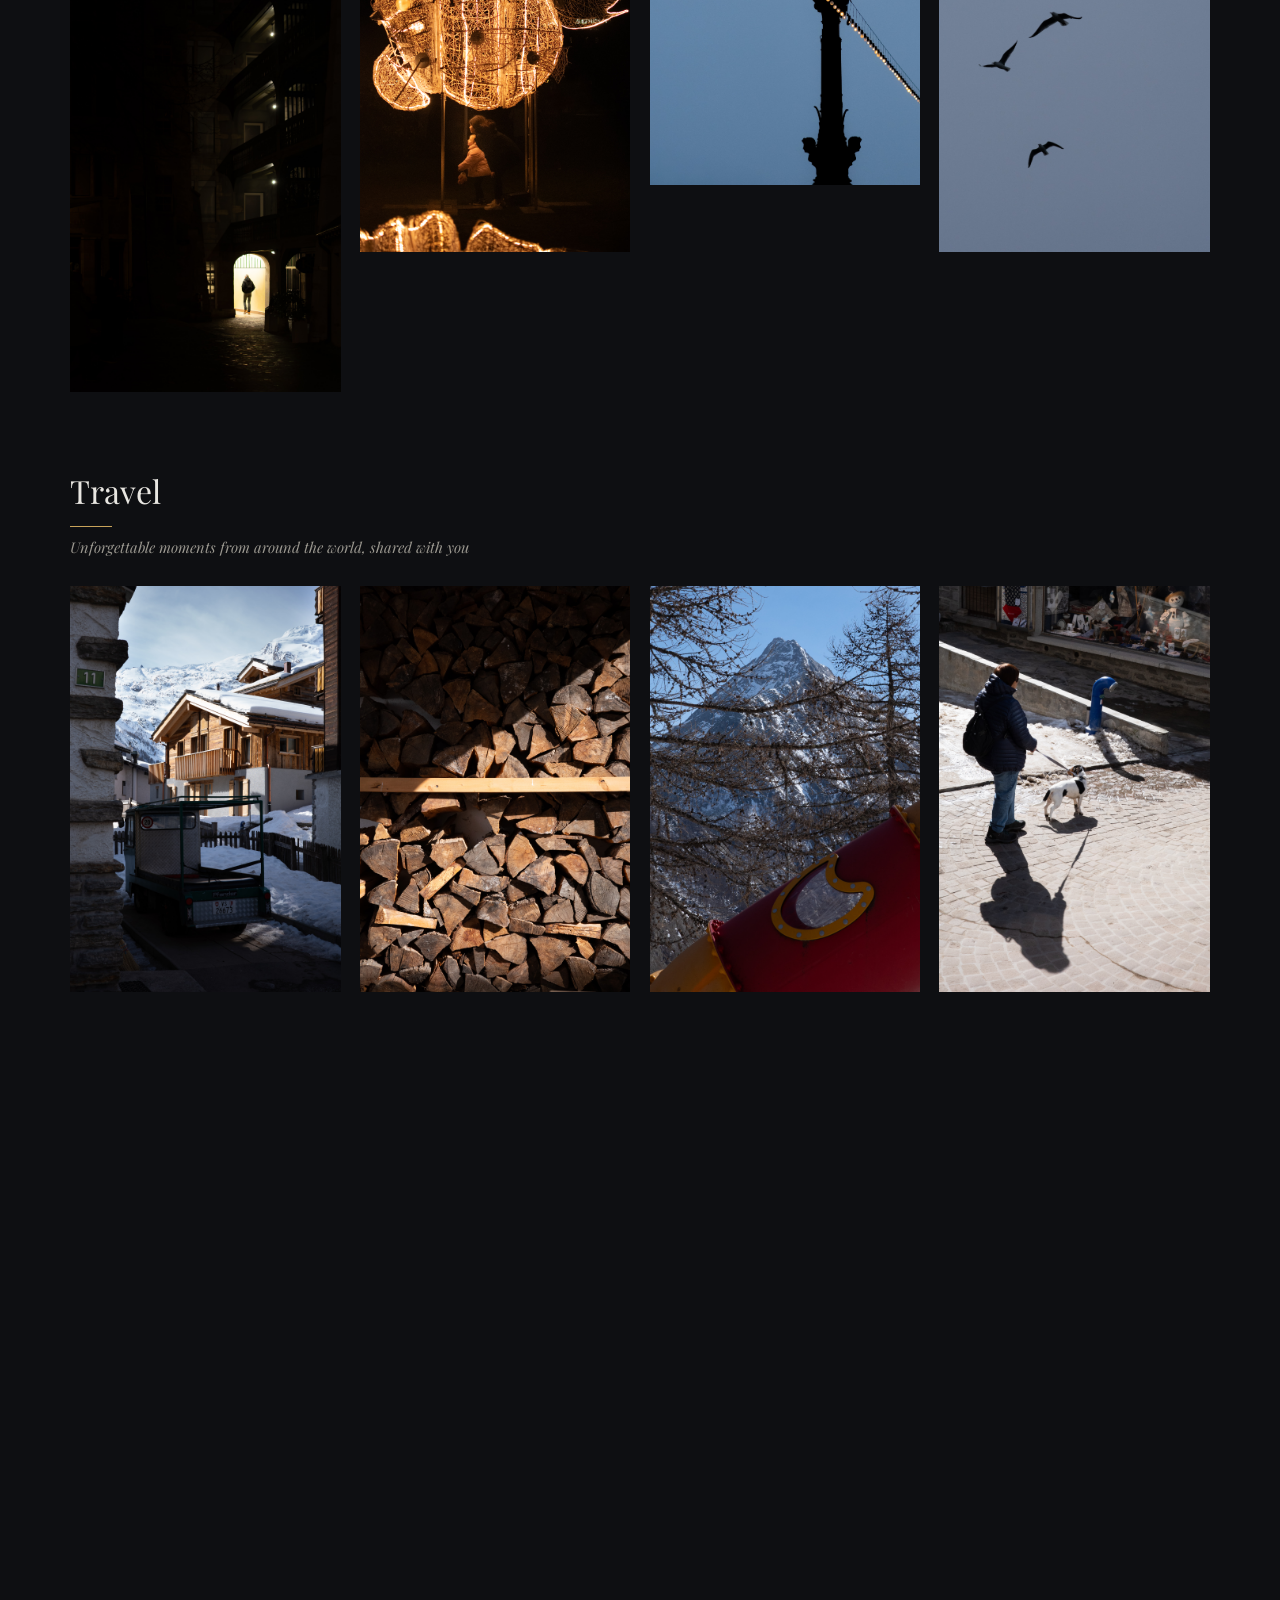
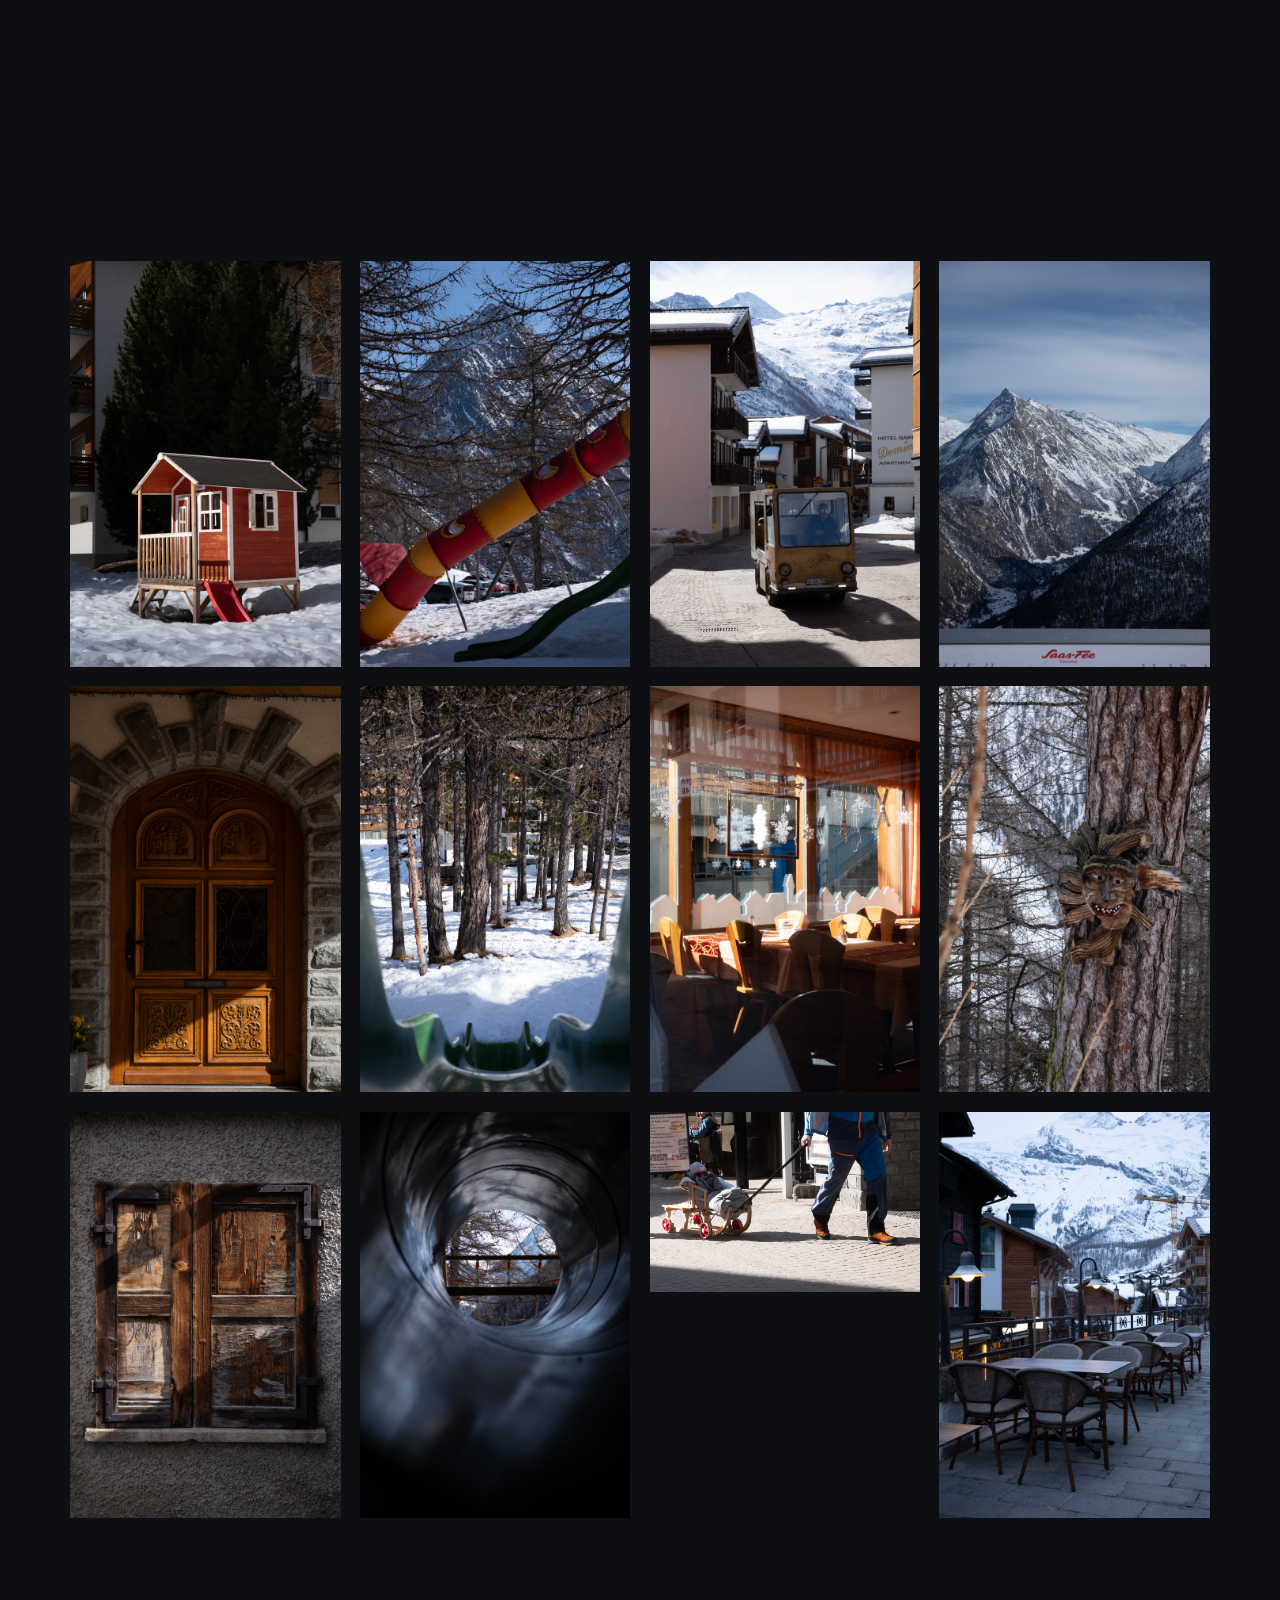
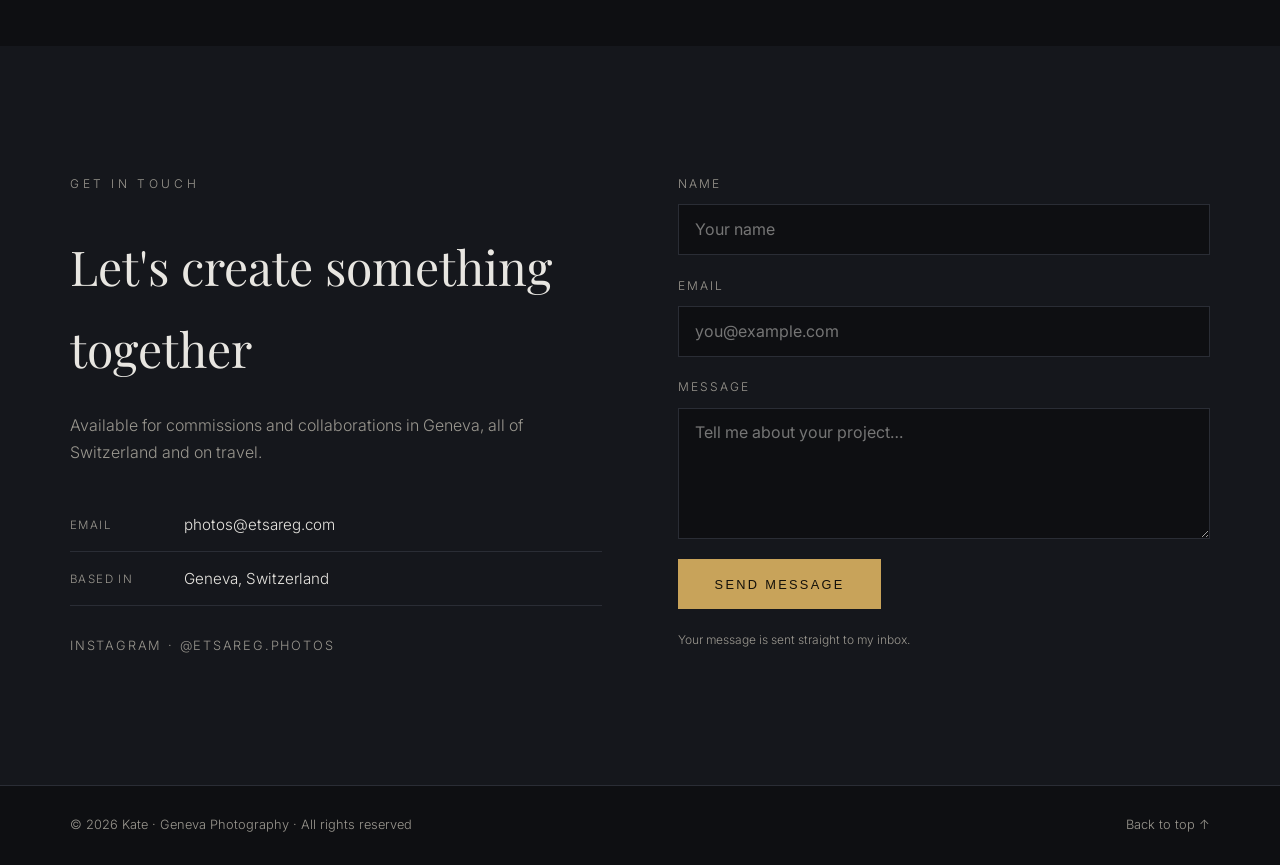
==== commit c6e721e5: "Accessibility & lightbox UX: skip link, aria-pressed filters, focus trap, swipe nav, image preloadin" ====
--- a/index.html
+++ b/index.html
@@ -17,6 +17,8 @@
 </head>
 <body>
 
+  <a class="skip-link" href="#main">Skip to content</a>
+
   <header class="site-header" id="siteHeader">
     <div class="container header-inner">
       <a href="#home" class="brand"><img class="brand-logo" src="images/logo_wb_app.png" alt="Kate — Geneva Photography"></a>
@@ -32,7 +34,7 @@
     </div>
   </header>
 
-  <main>
+  <main id="main" tabindex="-1">
     <!-- Hero -->
     <section class="hero" id="home">
       <div class="hero-slides">
@@ -94,12 +96,12 @@
 
         <div class="filters" role="group" aria-label="Filter gallery by category">
           <!-- FILTERS:START -->
-          <button class="filter-btn is-active" data-filter="all">All</button>
-          <button class="filter-btn" data-filter="portrait">Portraits</button>
-          <button class="filter-btn" data-filter="creative">Creative Shoots</button>
-          <button class="filter-btn" data-filter="events">Events</button>
-          <button class="filter-btn" data-filter="street">Street</button>
-          <button class="filter-btn" data-filter="travel">Travel</button>
+          <button class="filter-btn is-active" data-filter="all" aria-pressed="true">All</button>
+          <button class="filter-btn" data-filter="portrait" aria-pressed="false">Portraits</button>
+          <button class="filter-btn" data-filter="creative" aria-pressed="false">Creative Shoots</button>
+          <button class="filter-btn" data-filter="events" aria-pressed="false">Events</button>
+          <button class="filter-btn" data-filter="street" aria-pressed="false">Street</button>
+          <button class="filter-btn" data-filter="travel" aria-pressed="false">Travel</button>
           <!-- FILTERS:END -->
         </div>
 
--- a/css/style.css
+++ b/css/style.css
@@ -35,6 +35,24 @@
   width: min(1140px, 92%);
   margin-inline: auto;
 }
+
+/* ---------- Skip link ---------- */
+.skip-link {
+  position: fixed;
+  top: -100%;
+  left: 1rem;
+  z-index: 300;
+  background: var(--accent);
+  color: #14110a;
+  font-size: .8rem;
+  letter-spacing: .12em;
+  text-transform: uppercase;
+  text-decoration: none;
+  padding: .6rem 1.2rem;
+  transition: top .2s;
+}
+.skip-link:focus { top: .8rem; }
+#main:focus { outline: none; }
 
 /* ---------- Header ---------- */
 .site-header {
